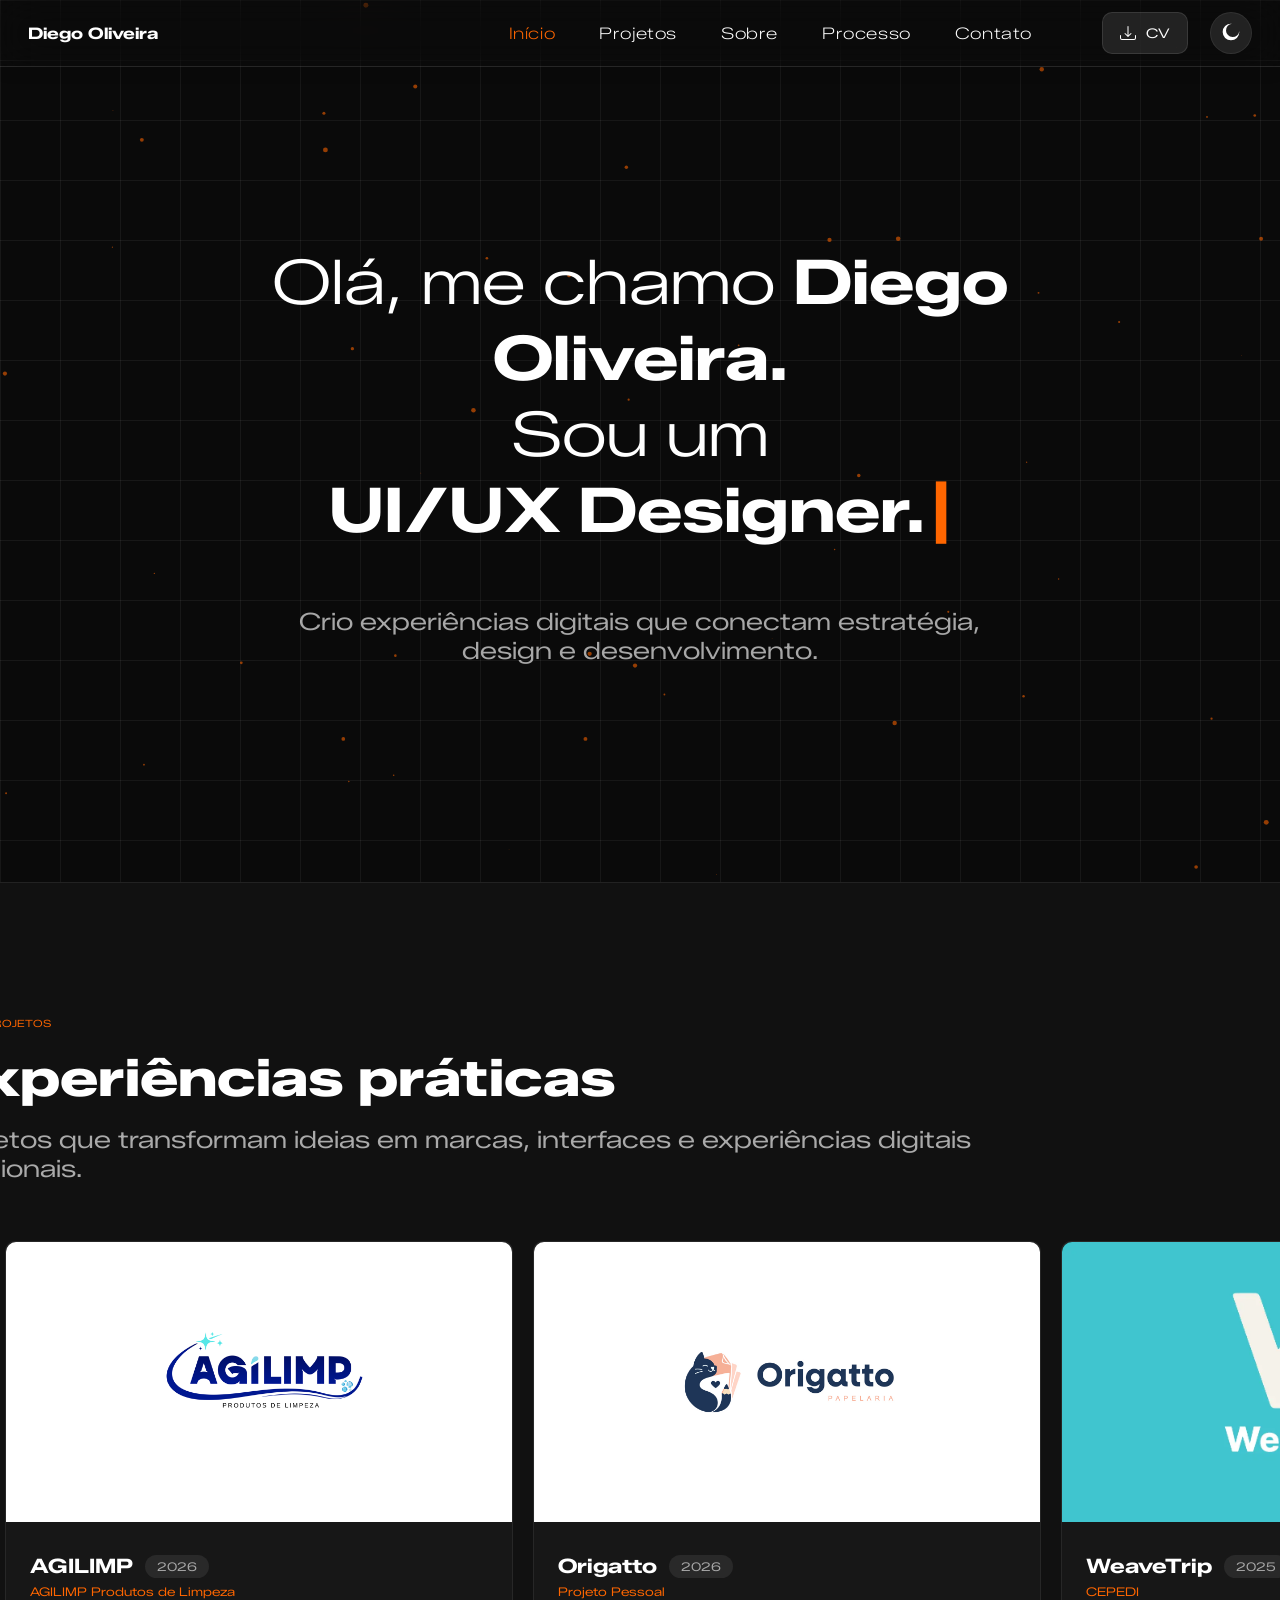
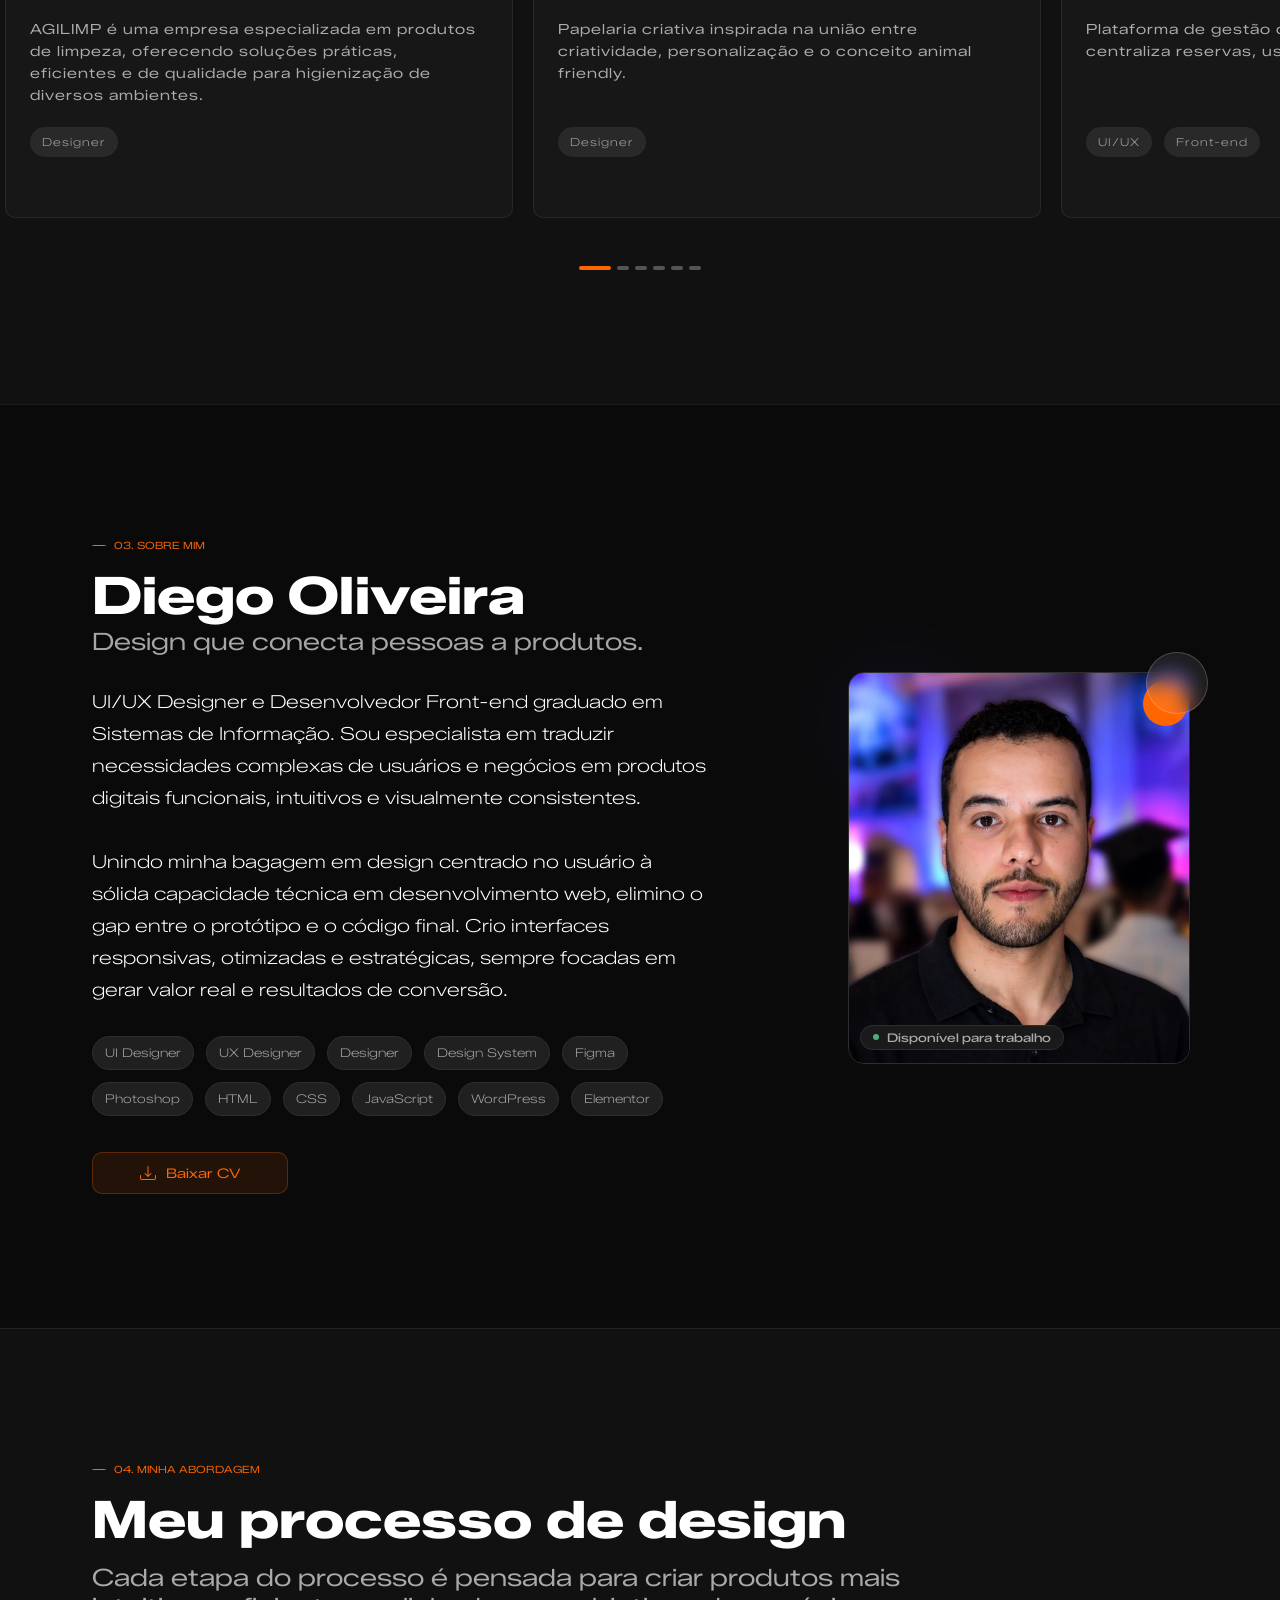
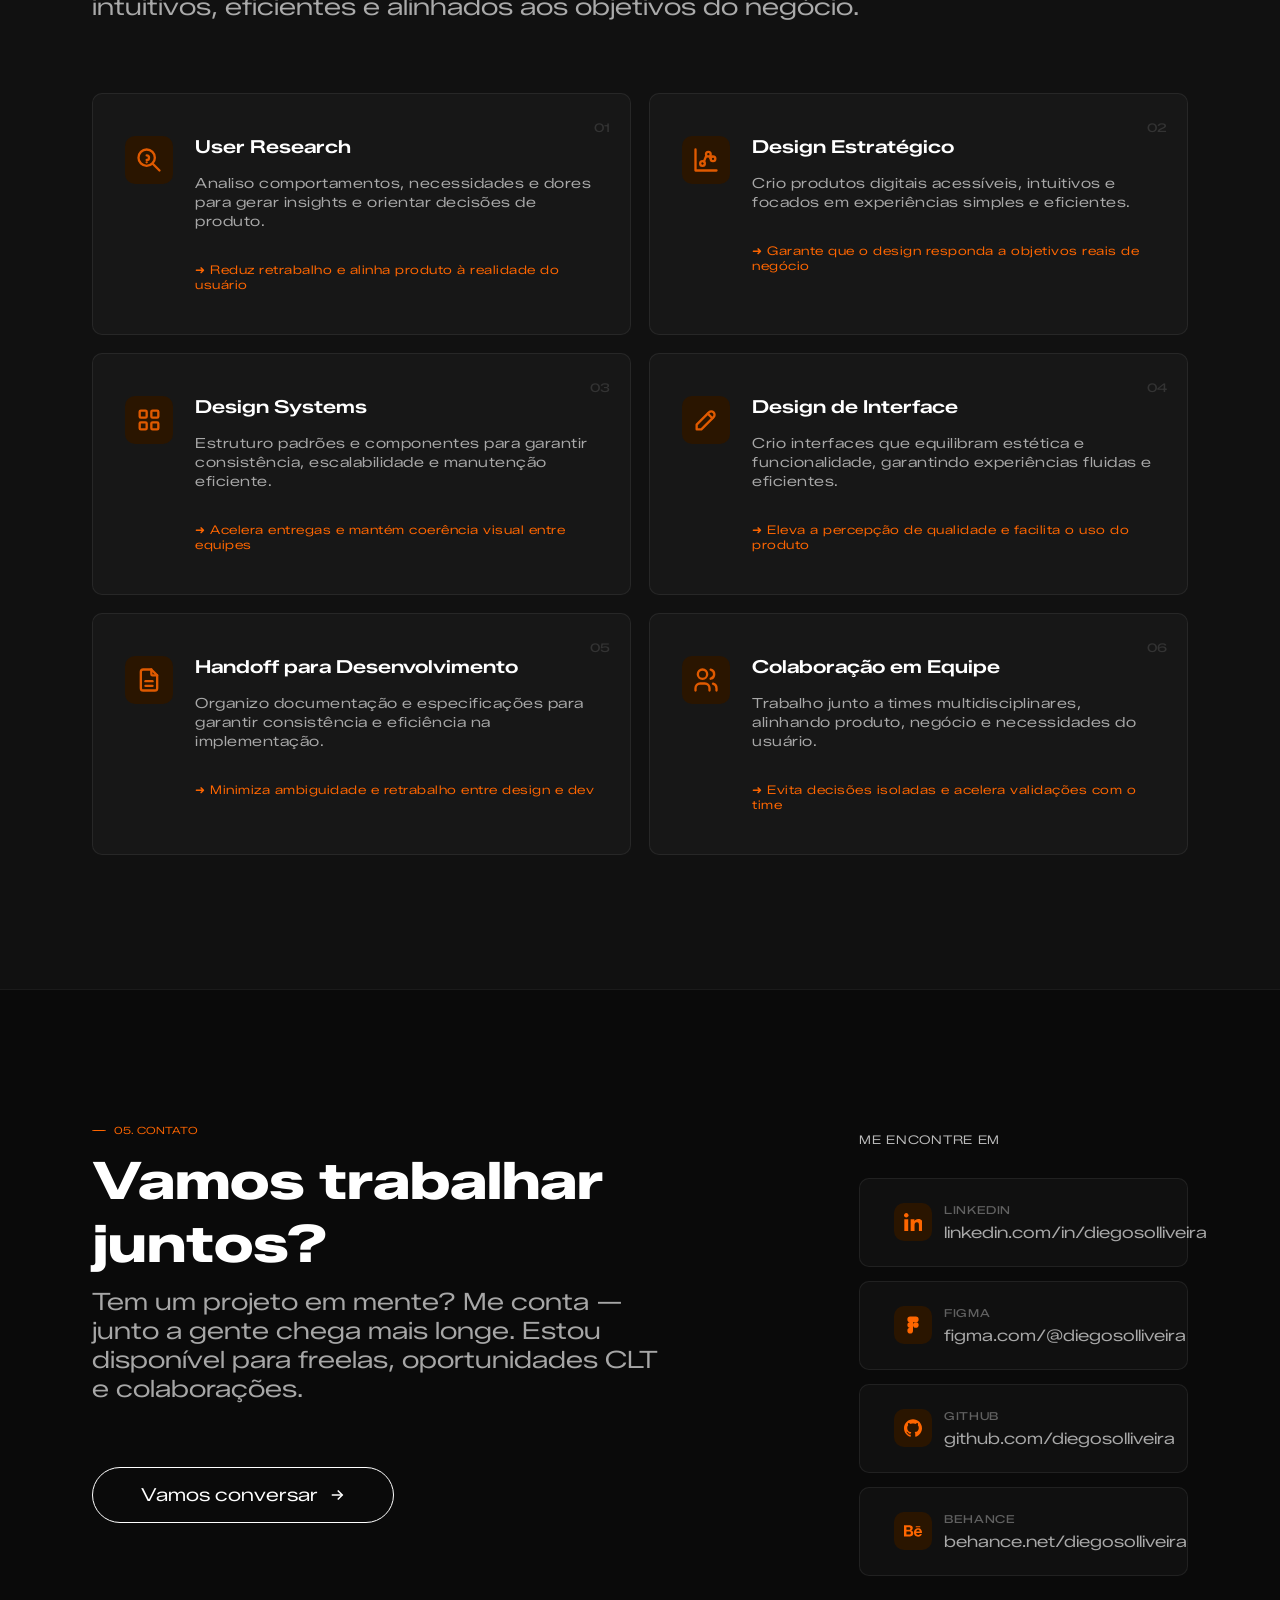
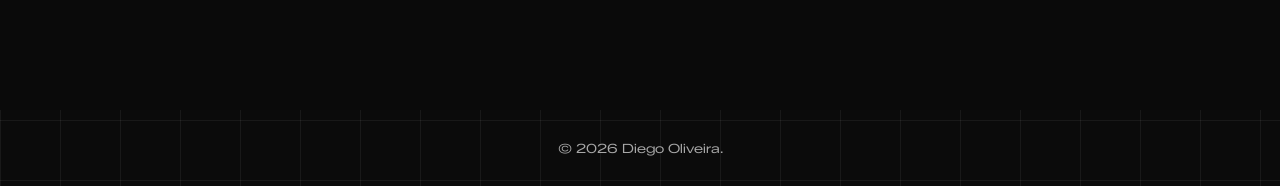
==== index.html @ 130edabf "feat: add AGILIMP project details and associated images; update index content and improve design des" ====
<!DOCTYPE html>
<html lang="pt-br">

<head>
    <meta charset="UTF-8">
    <meta name="viewport" content="width=device-width, initial-scale=1.0">
    <title>Diego Oliveira ⬩ Portfólio</title>
    <link rel="icon" type="image/png" href="icons/dsoicon.png">
    <link rel="stylesheet" href="https://cdnjs.cloudflare.com/ajax/libs/font-awesome/6.5.1/css/all.min.css">
    <link
        href="https://fonts.googleapis.com/css2?family=Zalando+Sans+Expanded:ital,wght@0,200..900;1,200..900&display=swap"
        rel="stylesheet">
    <link rel="stylesheet" href="styles.css">
</head>

<body>
    <canvas id="bg"></canvas>

    <header>
        <div class="div-header">
            <h1>Diego Oliveira</h1>

            <div class="div-nav-buttons">
                <div class="div-nav">
                    <nav>
                        <a data-section="home" onclick="scrollToSection('home')" class="active">Início</a>
                        <a data-section="projects" onclick="scrollToSection('projects')">Projetos</a>
                        <a data-section="aboutme" onclick="scrollToSection('aboutme')">Sobre</a>
                        <a data-section="processo" onclick="scrollToSection('processo')">Processo</a>
                        <a data-section="contact" onclick="scrollToSection('contact')">Contato</a>

                    </nav>

                    <button id="downloadCV" class="button-cv">
                        <svg xmlns="http://www.w3.org/2000/svg" width="16" height="16" fill="currentColor"
                            class="bi bi-download" viewBox="0 0 16 16">
                            <path
                                d="M.5 9.9a.5.5 0 0 1 .5.5v2.6a1 1 0 0 0 1 1h12a1 1 0 0 0 1-1v-2.6a.5.5 0 0 1 1 0v2.6a2 2 0 0 1-2 2H2a2 2 0 0 1-2-2v-2.6a.5.5 0 0 1 .5-.5" />
                            <path
                                d="M7.646 11.854a.5.5 0 0 0 .708 0l3-3a.5.5 0 0 0-.708-.708L8.5 10.293V1.5a.5.5 0 0 0-1 0v8.793L5.354 8.146a.5.5 0 1 0-.708.708l3 3z" />
                        </svg> CV
                    </button>

                </div>

                <button id="themeToggle">
                    <span id="iconWrapper"></span>
                </button>

                <button class="menu-toggle" id="menuToggle">
                    ☰
                </button>
            </div>

        </div>
    </header>

    <section id="home" class="home">
        <div class="card-home">
            <h1>
                Olá, me chamo <span class="highlight">Diego Oliveira.</span>
                <br>Sou um <span id="typing" class="highlight2"></span>
            </h1>
            <span class="highlight3">
                Crio experiências digitais que conectam estratégia, design e desenvolvimento.
            </span>
        </div>
    </section>

    <section id="projects" class="section">
        <div class="card-principal projects">
            <div class="subtitle-info">
                <span class="subtitle-line"></span>
                <span class="subtitle">02. Projetos</span>
            </div>
            <h2 class="text-title">Experiências práticas</h2>
            <span class="highlight3">Projetos que transformam ideias em marcas, interfaces e experiências digitais funcionais.</span>

            <div class="carousel-wrapper">
                <svg xmlns="http://www.w3.org/2000/svg" width="16" height="16" fill="currentColor"
                    class="bi bi-chevron-left" viewBox="0 0 16 16">
                    <path fill-rule="evenodd"
                        d="M11.354 1.646a.5.5 0 0 1 0 .708L5.707 8l5.647 5.646a.5.5 0 0 1-.708.708l-6-6a.5.5 0 0 1 0-.708l6-6a.5.5 0 0 1 .708 0" />
                </svg>

                <div class="carousel">
                    <div id="cardContainer" class="card-container"></div>
                </div>

                <svg xmlns="http://www.w3.org/2000/svg" width="16" height="16" fill="currentColor"
                    class="bi bi-chevron-right" viewBox="0 0 16 16">
                    <path fill-rule="evenodd"
                        d="M4.646 1.646a.5.5 0 0 1 .708 0l6 6a.5.5 0 0 1 0 .708l-6 6a.5.5 0 0 1-.708-.708L10.293 8 4.646 2.354a.5.5 0 0 1 0-.708" />
                </svg>
            </div>

            <div class="carousel-dots" id="dots"></div>
        </div>
    </section>

    <section id="aboutme" class="section aboutme">
        <div class="card-principal aboutme">
            <div class="infos-aboutme">
                <div class="subtitle-info">
                    <span class="subtitle-line"></span>
                    <span class="subtitle">03. Sobre mim</span>
                </div>

                <div class="div-aboutme">
                    <div>
                        <h2 class="text-title">Diego Oliveira</h2>
                        <span class="highlight3">Design que conecta pessoas a produtos.</span>
                    </div>

                    <div class="image-square mobile">
                        <div class="glow"></div>

                        <div class="shape square"></div>
                        <div class="dotdot"></div>
                        <div class="glass"></div>

                        <div>
                            <img src="/img/me.webp" alt="">

                            <div class="glass2">
                                <span class="ball"></span>
                                <span>Disponível para trabalho</span>
                            </div>

                        </div>

                    </div>
                </div>

                <p>
                    UI/UX Designer e Desenvolvedor Front-end graduado em Sistemas de Informação. Sou especialista em
                    traduzir necessidades complexas de usuários e negócios em produtos digitais funcionais, intuitivos e
                    visualmente consistentes.

                    <br> <br>

                    Unindo minha bagagem em design centrado no usuário à sólida capacidade técnica em desenvolvimento
                    web, elimino o gap entre o protótipo e o código final. Crio interfaces responsivas, otimizadas e
                    estratégicas, sempre focadas em gerar valor real e resultados de conversão.
                </p>

                <div class="div-infos">
                    <p>UI Designer</p>
                    <p>UX Designer</p>
                    <p>Designer</p>
                    <p>Design System</p>
                    <p>Figma</p>
                    <p>Photoshop</p>
                    <p>HTML</p>
                    <p>CSS</p>
                    <p>JavaScript</p>
                    <p>WordPress</p>
                    <p>Elementor</p>
                </div>

                <div class="div-stacks">

                    <button id="downloadCV" class="button-cv mobile">
                        <svg xmlns="http://www.w3.org/2000/svg" width="16" height="16" fill="currentColor"
                            class="bi bi-download" viewBox="0 0 16 16">
                            <path
                                d="M.5 9.9a.5.5 0 0 1 .5.5v2.6a1 1 0 0 0 1 1h12a1 1 0 0 0 1-1v-2.6a.5.5 0 0 1 1 0v2.6a2 2 0 0 1-2 2H2a2 2 0 0 1-2-2v-2.6a.5.5 0 0 1 .5-.5" />
                            <path
                                d="M7.646 11.854a.5.5 0 0 0 .708 0l3-3a.5.5 0 0 0-.708-.708L8.5 10.293V1.5a.5.5 0 0 0-1 0v8.793L5.354 8.146a.5.5 0 1 0-.708.708l3 3z" />
                        </svg> Baixar CV
                    </button>
                </div>
            </div>

            <div class="image-square desktop">
                <div class="glow"></div>

                <div class="shape square"></div>
                <div class="dotdot"></div>
                <div class="glass2">
                    <span class="ball"></span>
                    <span>Disponível para trabalho</span>
                </div>
                <div class="glass"></div>

                <img src="/img/me.webp" alt="">
            </div>
        </div>
    </section>

    <section id="processo" class="section">
        <div class="card-principal wcid">
            <div class="infos-aboutme">
                <div class="subtitle-info">
                    <span class="subtitle-line"></span>
                    <span class="subtitle">04. Minha Abordagem</span>
                </div>
                <h2 class="text-title">Meu processo de design</h2>
                <span class="highlight3">Cada etapa do processo é pensada para criar produtos mais intuitivos,
                    eficientes e alinhados aos objetivos do negócio.</span>
                <div class="container-what-icando">

                    <div class="what-icando">
                        <div class="box-icon">
                            <img src="/icons/search.svg" alt="">
                        </div>

                        <div>
                            <p>01</p>
                            <h1>
                                User Research
                            </h1>
                            <span>Analiso comportamentos, necessidades e dores para gerar insights e orientar decisões
                                de produto.</span>

                            <div class="whats-important">
                                <span>
                                    ➜ Reduz retrabalho e alinha produto à realidade do usuário
                                </span>
                            </div>
                        </div>
                    </div>

                    <div class="what-icando">
                        <div class="box-icon">
                            <img src="/icons/chartdots.svg" alt="">
                        </div>
                        <div>
                            <p>02</p>
                            <h1>Design Estratégico</h1>
                            <span>Crio produtos digitais acessíveis, intuitivos e focados em experiências simples e
                                eficientes.</span>

                            <div class="whats-important">
                                <span>
                                    ➜ Garante que o design responda a objetivos reais de negócio
                                </span>
                            </div>
                        </div>

                    </div>

                    <div class="what-icando">
                        <div class="box-icon">
                            <img src="/icons/layoutgrid.svg" alt="">
                        </div>

                        <div>
                            <p>03</p>
                            <h1>
                                Design Systems
                            </h1>
                            <span>Estruturo padrões e componentes para garantir consistência, escalabilidade e
                                manutenção eficiente.</span>

                            <div class="whats-important">
                                <span>
                                    ➜ Acelera entregas e mantém coerência visual entre equipes
                                </span>
                            </div>

                        </div>
                    </div>

                    <div class="what-icando">
                        <div class="box-icon">
                            <img src="/icons/pencil.svg" alt="">
                        </div>
                        <div>
                            <p>04</p>
                            <h1>
                                Design de Interface
                            </h1>
                            <span>Crio interfaces que equilibram estética e funcionalidade, garantindo experiências
                                fluidas e eficientes.</span>

                            <div class="whats-important">
                                <span>
                                    ➜ Eleva a percepção de qualidade e facilita o uso do produto
                                </span>
                            </div>
                        </div>
                    </div>

                    <div class="what-icando">
                        <div class="box-icon">
                            <img src="/icons/description.svg" alt="">
                        </div>

                        <div>
                            <p>05</p>
                            <h1>
                                Handoff para Desenvolvimento
                            </h1>
                            <span>
                                Organizo documentação e especificações para garantir consistência e eficiência na
                                implementação.
                            </span>

                            <div class="whats-important">
                                <span>
                                    ➜ Minimiza ambiguidade e retrabalho entre design e dev
                                </span>
                            </div>
                        </div>
                    </div>

                    <div class="what-icando">
                        <div class="box-icon">
                            <img src="/icons/users.svg" alt="">
                        </div>
                        <div>
                            <p>06</p>
                            <h1>Colaboração em Equipe</h1>
                            <span>Trabalho junto a times multidisciplinares, alinhando produto, negócio e necessidades
                                do usuário.</span>

                            <div class="whats-important">
                                <span>
                                    ➜ Evita decisões isoladas e acelera validações com o time
                                </span>
                            </div>
                        </div>
                    </div>
                </div>
            </div>
        </div>
    </section>

    <section id="contact" class="section aboutme">
        <div class="card-principal contact">
            <div class="infos-contact">
                <div class="subtitle-info">
                    <span class="subtitle-line"></span>
                    <span class="subtitle">05. Contato</span>
                </div>
                <h2 class="text-title">Vamos trabalhar juntos?</h2>
                <span class="highlight3">Tem um projeto em mente? Me conta — junto a gente chega mais longe. Estou
                    disponível para freelas, oportunidades CLT e colaborações.

                </span>
                <button class="email"
                    onclick="window.open('https://mail.google.com/mail/?view=cm&fs=1&to=diegolvr14@gmail.com','_blank')">
                    Vamos conversar
                    <svg class="arrow" xmlns="http://www.w3.org/2000/svg" width="18" height="18" fill="none"
                        stroke="currentColor" stroke-width="2" viewBox="0 0 24 24">
                        <path d="M5 12h14"></path>
                        <path d="M13 6l6 6-6 6"></path>
                    </svg>
                </button>
            </div>
            <div class="sociais">
                <div class="diego-product-designer">
                    <p class="myname">ME ENCONTRE EM</p>
                </div>
                <div class="div-sociais">
                    <a href="https://www.linkedin.com/in/diegosolliveira" target="_blank" class="stackss">
                        <div class="box-icon">
                            <img src="/icons/linkedin.svg" alt="LinkedIn">
                        </div>
                        <div class="sociais-names">
                            <p>LinkedIn</p>
                            <span>linkedin.com/in/diegosolliveira</span>
                        </div>
                    </a>
                    <a href="https://www.figma.com/@diegosolliveira" target="_blank" class="stackss">
                        <div class="box-icon">
                            <img src="/icons/figmacolor.svg" alt="Figma">
                        </div>
                        <div class="sociais-names">
                            <p>Figma</p>
                            <span>figma.com/@diegosolliveira</span>
                        </div>
                    </a>
                    <a href="https://github.com/diegosolliveira" target="_blank" class="stackss">
                        <div class="box-icon">
                            <img src="/icons/git.svg" alt="GitHub">
                        </div>
                        <div class="sociais-names">
                            <p>GitHub</p>
                            <span>github.com/diegosolliveira</span>
                        </div>
                    </a>
                    <a href="https://www.behance.net/diegosolliveira" target="_blank" class="stackss">
                        <div class="box-icon">
                            <img src="/icons/behance.svg" alt="Behance">
                        </div>
                        <div class="sociais-names">
                            <p>Behance</p>
                            <span>behance.net/diegosolliveira</span>
                        </div>
                    </a>
                </div>
            </div>
        </div>

        </div>
    </section>

    <footer>
        <p>&copy; 2026 Diego Oliveira.</p>
    </footer>
    <script src="https://cdn.jsdelivr.net/npm/p5@1.9.0/lib/p5.min.js"></script>
    <script src="script.js"></script>
    <script src="projects.js"></script>
</body>

</html>
---- styles.css ----
body {
    margin: 0;
    font-family: 'Zalando Sans Expanded', sans-serif;
    color: #ffffff;
    background-color: #0b0b0b;
    background-image:
        linear-gradient(rgba(255, 255, 255, 0.06) 1px, transparent 1px),
        linear-gradient(90deg, rgba(255, 255, 255, 0.06) 1px, transparent 1px);
    background-size: 60px 60px;
}

body.light {
    color: #303030;
    background: #f5f2ef;
    background-image:
        linear-gradient(rgba(0, 0, 0, 0.055) 1px, transparent 1px),
        linear-gradient(90deg, rgba(0, 0, 0, 0.055) 1px, transparent 1px);
    background-size: 60px 60px;
}

canvas {
    position: fixed;
    top: 0;
    left: 0;
    width: 100%;
    height: 100%;
    z-index: -1;
    pointer-events: none;
}

.button-cv {
    display: flex;
    align-items: center;
    justify-content: center;
    background: rgba(255, 255, 255, 0.1);
    width: 86px;
    height: 42px;
    border-radius: 10px;
    border: 0.5px solid rgba(255, 255, 255, 0.1);
    color: #ffffff;
    font-family: 'Zalando Sans Expanded', sans-serif;
    gap: 10px;
    cursor: pointer;
}

body.light .button-cv {
    border: 0.5px solid rgba(0, 0, 0, 0.12);
    color: #303030;
}

.button-cv:hover {
    border: 0.5px solid #ff660044;
    background-color: #ff66001a;
    color: #ff6600;
}

body.light .button-cv:hover {
    border: 0.5px solid #ff660044;
    background-color: #ff66001a;
    color: #ff6600;
}

.div-nav {
    display: flex;
    align-items: center;
    gap: 48px;
}

.div-nav-buttons {
    display: flex;
    align-items: center;
    gap: 22px;
}

#themeToggle {
    display: flex;
    align-items: center;
    justify-content: center;

    width: 42px;
    height: 42px;

    background: rgba(255, 255, 255, 0.1);
    border-radius: 50%;

    border: 0.5px solid rgba(255, 255, 255, 0.07);
    color: #ffffff;

    cursor: pointer;
}

body.light #themeToggle {
    border: 0.5px solid rgba(0, 0, 0, 0.12);
    color: #303030;
}

#themeToggle:hover {
    border: 0.5px solid #ff660044;
    background-color: #ff66001a;
    color: #ff6600;
}

body.light #themeToggle:hover {
    border: 0.5px solid #ff660044;
    background-color: #ff66001a;
    color: #ff6600;
}

body.light .card {
    p {
        color: #616161;
    }
}

body.light .card-container .card {
    background-color: #ffffff;
    border: 0.5px solid rgba(151, 151, 151, 0.2);
}

.home {
    display: flex;
    align-items: center;
    justify-content: center;
    background-color: #0000000c;
    height: 98vh;
}

body.light .home {
    background-color: #ffffff0c;
}

.home .card-home {
    display: flex;
    flex-direction: column;
    gap: 8px;
    width: 70%;
    text-align: center;
    align-items: center;

    h1 {
        font-size: 62px;
        font-weight: 300;
        color: #ffffff;
    }
}

body.light .home .card-home {
    h1 {
        color: #303030;
    }
}

.subtitle-info {
    display: flex;
    align-items: center;
}

.sociais .diego-product-designer {
    display: flex;
    flex-direction: column;
}

.card-principal.contact .myname {
    color: #bbb;
    font-size: 12px;
    letter-spacing: 0.7px;
    font-weight: 400;
    margin-top: 0px;
    margin-bottom: 0px;
}

body.light .card-principal.contact .myname {
    color: #303030;
}

.card-principal.contact .mytitle {
    font-size: 14px;
    color: #ff6600;
    font-weight: 400;
    margin-top: 0px;
    margin-bottom: 0px;
}

.subtitle-line {
    width: 14px;
    height: 0.5px;
    background-color: #ff6600;
    border-radius: 50%;
    display: inline-block;
    margin-right: 8px;
}

.subtitle {
    font-size: 10px;
    color: #ff6600;
    text-transform: uppercase;
}

.highlight {
    font-weight: 700;
    color: rgb(255, 255, 255);
}

body.light .highlight {
    color: #303030;
}

.highlight2 {
    font-weight: 700;
    color: rgb(255, 255, 255);
    display: inline-block;
    text-align: left;
}

body.light .highlight2 {
    color: #303030;
}

.highlight3 {
    font-size: 24px;
    color: #ffffffa4;
    margin-bottom: 24px;
    width: 80%;
}

.highlight4 {
    color: #ff6600;
    font-weight: 600;
}

body.light .highlight3 {
    color: #616161;
}

#typing::after {
    content: "|";
    margin-left: 5px;
    animation: blink 1s infinite;
    color: #ff6600;
}

@keyframes blink {

    0%,
    50%,
    100% {
        opacity: 1;
    }

    25%,
    75% {
        opacity: 0;
    }
}

header {
    position: fixed;
    top: 0;
    left: 0;
    right: 0;
    padding: 12px 28px;
    border-radius: 0;
    z-index: 999;
    background: transparent;
    backdrop-filter: blur(22px);
    border-bottom: 0.5px solid rgba(255, 255, 255, 0.12);
    box-shadow: 0 4px 14px rgba(0, 0, 0, 0.1);
}

.div-header {
    display: flex;
    margin: 0 auto;
    /* max-width: 1200px; */
    justify-content: space-between;
    align-items: center;
}

header h1 {
    margin: 0;
    font-size: 16px;
    color: #ffffff;
}

body.light header {
    border: 0.5px solid rgba(0, 0, 0, 0.12);
}

body.light header h1 {
    color: #303030;
}

body.light nav a {
    color: #303030;
    font-weight: 100;
}

body.light nav a:hover {
    color: #ff6600;
}

body.light nav a.active {
    color: #ff6600;
}

nav {
    display: flex;
    align-items: center;
}

nav a {
    color: #ffffff;
    margin: 0 22px;
    text-decoration: none;
    cursor: pointer;
    font-weight: 100;
    letter-spacing: 0.6px;
}

nav a:hover {
    color: #ff6600;
}

nav a.active {
    color: #ff6600;
}

.section {
    display: flex;
    justify-content: center;
    margin: auto;
    border-top: 0.5px solid #ffffff12;
    background: rgba(17, 17, 17);
    padding: 42px 0;
}

.section.aboutme {
    width: 100%;
    background-color: rgb(10 10 10);
}

.card-principal.contact {
    display: flex;
    flex-direction: row;
    gap: 48px;
    justify-content: space-between;
    width: 100%;
}

.infos-contact {
    display: flex;
    gap: 12px;
    flex-direction: column;
}

.email {
    font-family: 'Zalando Sans Expanded', sans-serif;
    position: relative;
    display: inline-flex;
    margin-top: 28px;
    align-items: center;
    gap: 10px;
    justify-content: center;

    width: 302px;

    background: transparent;
    border: 1px solid #fff;
    color: #fff;

    border-radius: 50px;
    padding: 16px 24px;
    font-size: 18px;
    cursor: pointer;

    overflow: hidden;
    transition: color 0.2s ease, border-color 0.1s ease;
}

body.light .email {
    border: 1px solid #616161;
    color: #616161;
}

.email:hover {
    color: #000000;
    background-color: #ff6600;
    border-color: #ff6600;
}

body.light .email:hover {
    color: #ffffff;
    background-color: #ff6600;
    border-color: #ff6600;
}

.arrow {
    transition: transform 0.3s ease;
}

.email:hover .arrow {
    transform: translateX(5px);
}

::-webkit-scrollbar {
    width: 6px;
}

::-webkit-scrollbar-thumb {
    background: #666;
    border-radius: 999px;
}

::-webkit-scrollbar-track {
    background: transparent;
}

.project-header {
    display: flex;
    flex-direction: row;
    align-items: center;
    gap: 12px;
}

.project-modal {
    position: fixed;
    inset: 0;
    background: rgba(0, 0, 0, .80);
    backdrop-filter: blur(15px);
    -webkit-backdrop-filter: blur(10px);

    display: flex;
    justify-content: center;
    align-items: center;

    z-index: 9999;
    padding: 30px;
}

.modal-container-solucao {
    display: grid;
    grid-template-columns: 1fr 1fr;
    gap: 12px;
    width: 100%;
    margin-bottom: 28px;
}

.modal-content {
    padding: 0px 36px 36px 36px;
    display: flex;
    flex-direction: column;
    gap: 22px;
}

.modal-line {
    display: flex;
    width: 100%;
    height: 0.5px;
    background-color: #ffffff15;
    border-radius: 2px;
}

body.light .modal-line {
    background-color: #00000015;
}

.modal-date {
    padding: 4px 12px;
    border-radius: 22px;
    width: fit-content;
    background-color: rgb(87 87 87 / 29%);
    font-size: 12px;
    color: #a8a8a8;
}

body.light .modal-date {
    color: #616161;
    background-color: rgba(145, 145, 145, 0.11);
    border: 0.5px solid rgba(151, 151, 151, 0.2);
}

.modal-site {
    display: inline-flex;
    align-items: center;
    gap: 6px;
    padding: 4px 12px;
    border-radius: 22px;
    width: fit-content;
    background-color: rgb(87 87 87 / 29%);
    border: 0.5px solid transparent;
    font-size: 12px;
    color: #a8a8a8;
    cursor: pointer;
    text-decoration: none;
    transition: border-color 0.2s, color 0.2s;
}

body.light .modal-site {
    color: #616161;
    background-color: rgba(145, 145, 145, 0.11);
    border: 0.5px solid rgba(151, 151, 151, 0.2);
    transition: border-color 0.2s, color 0.2s;
}

.modal-site:hover {
    border-color: rgba(255, 102, 0, 0.5);
    color: #ff6600;
}

body.light .modal-site:hover {
    border-color: rgba(255, 102, 0, 0.5);
    color: #ff6600;
}

.modal-line {
    width: 100%;
    height: 1px;
    background-color: #ffffff15;
    border-radius: 2px;
}

.modal-client {
    letter-spacing: 0.8px;
}

.modal-header {
    display: flex;
    flex-direction: row;
    align-items: center;
    gap: 12px;
}

.modal-desafio {
    display: flex;
    flex-direction: column;
    background-color: rgba(82, 82, 82, 0.1);
    border: 0.5px solid #3a2a2a;
    border-radius: 10px;
    padding: 22px;
}

body.light .modal-desafio {
    background-color: rgba(255, 255, 255, 0.4);
    border: 0.5px solid rgba(151, 151, 151, 0.2);
}

.modal-proposta {
    display: flex;
    flex-direction: column;
    background-color: rgba(82, 82, 82, 0.1);
    border: 0.5px solid #1e3030;
    border-radius: 10px;
    padding: 22px;
}

body.light .modal-proposta {
    background-color: rgba(255, 255, 255, 0.4);
    border: 0.5px solid rgba(151, 151, 151, 0.2);
}

.modal-desafio-title {
    color: #c0504f;
    font-size: 12px;
    font-weight: 500;
    text-transform: uppercase;
    letter-spacing: 1.2px;
}

.modal-proposta-title {
    color: #2bb8a8;
    font-size: 12px;
    font-weight: 500;
    text-transform: uppercase;
    letter-spacing: 1.2px;
}

.modal-info-title {
    display: flex;
    flex-direction: row;
    align-items: center;
    gap: 8px;
}

.modal-icon-triangle {
    display: flex;
    align-items: center;
    justify-content: center;
    width: 18px;
    height: 18px;
    padding: 6px;
    border-radius: 6px;
    background-color: #2e1a1a;

    img {
        width: 18px;
        height: 18px;
    }
}

body.light .modal-icon-triangle {
    background-color: #e16b6b3f;
}

.modal-icon-bulb {
    display: flex;
    align-items: center;
    justify-content: center;
    width: 18px;
    height: 18px;
    padding: 6px;
    border-radius: 4px;
    background-color: #122820;

    img {
        width: 18px;
        height: 18px;
    }
}

body.light .modal-icon-bulb {
    background-color: #b2f9c58a;
}

.hidden {
    display: none;
}

.modal-infos {
    position: relative;
    cursor: pointer;
}

.modal-infos::after {
    content: attr(data-tooltip);
    position: absolute;
    bottom: 120%;
    left: 50%;
    transform: translateX(-50%);

    background: #111;
    color: #fff;

    padding: 6px 10px;
    border-radius: 8px;

    font-size: 12px;
    white-space: nowrap;

    opacity: 0;
    pointer-events: none;
    transition: 0.2s ease;

    box-shadow: 0 4px 12px rgba(0, 0, 0, 0.2);
}

.modal-infos:hover::after {
    opacity: 1;
}

.modal-box {
    width: 100%;
    max-width: 1000px;
    background: rgba(17, 17, 17);
    border-radius: 10px;
    position: relative;
    max-height: 88vh;
    overflow: auto;
}

body.light .modal-box {
    background: #f5f2ef;
}

.modal-dots {
    position: absolute;
    bottom: 12px;
    left: 50%;
    transform: translateX(-50%);
    display: flex;
    gap: 6px;

}

.ver-mais {
    display: flex;
    align-items: center;
    gap: 8px;

    color: #ff6600;
    text-decoration: none;
    font-weight: 500;

    opacity: 0;
    transform: translateY(10px);

    transition: all 0.3s ease;
    justify-content: flex-end;
}

.ver-mais:has(i.fa-code) {
    color: #ff6600;
    opacity: 0;
    cursor: default;
    pointer-events: none;
}

.card:hover .ver-mais:has(i.fa-code) {
    opacity: 1;
    transform: translateY(0);
}

.card:hover .ver-mais {
    opacity: 1;
    transform: translateY(0);
}

.ver-mais span {
    font-size: 12px;
}

.modal-dot {
    width: 12px;
    height: 4px;

    border-radius: 999px;

    background: rgba(73, 69, 69, 0.4);

    transition: .3s ease;
    cursor: pointer;

    box-shadow: 0 4px 12px rgba(0, 0, 0, 0.45);

}

.modal-dot.active {
    width: 32px;
    background: #ff6600;
    box-shadow: 0 4px 12px rgba(0, 0, 0, 0.25);

}

.modal-description,
.modal-process-description,
.modal-solution-description {
    color: #ffffffa4;
    font-size: 16px;
    line-height: 1.6rem;
}

body.light .modal-description,
body.light .modal-process-description,
body.light .modal-solution-description {
    color: #616161;
}

.close-modal {
    display: flex;
    align-items: center;
    justify-content: center;
    position: absolute;
    top: 9px;
    right: 11px;
    height: 42px;
    width: 42px;
    border: none;
    background: none;
    font-size: 24px;
    cursor: pointer;
    padding: 8px;
    color: white;
    background: rgba(0, 0, 0, .3);
    border-radius: 50%;
    z-index: 1;
}

.modal-carousel {
    position: relative;
    display: flex;
    justify-content: center;
    align-items: center;
    margin-bottom: 25px;
}

.modal-tags-infos {
    display: flex;
    flex-direction: row;
    align-items: center;
    gap: 6px;
}

.modal-tags {
    display: flex;
    flex-direction: row;
    gap: 12px;
}

.modal-tag {
    display: flex;
    flex-direction: row;
    align-items: center;
    justify-content: center;
    background-color: rgb(87 87 87 / 29%);
    font-size: 12px;
    font-weight: 200;
    color: #a8a8a8;
    width: fit-content;
    padding: 6px 12px;
    border-radius: 22px;

    img {
        width: 14px;
        height: 14px;
        margin-right: 6px;
    }
}

body.light .modal-tag {
    color: #616161;
    background-color: rgba(145, 145, 145, 0.11);
    border: 0.5px solid rgba(151, 151, 151, 0.2);
}

.modal-title {
    font-size: 28px;
    margin-bottom: 0px;
    margin-top: 0px;
}

.modal-infos {
    display: flex;
    flex-direction: row;
    gap: 6px;
    border-radius: 22px;
    width: fit-content;

    img {
        width: 18px;
        height: 18px;
    }

    p,
    span {
        font-size: 14px;
        color: #ff6600;
        font-weight: 400;
        margin-top: 0px;
        margin-bottom: 0px;
        font-family: 'Zalando Sans Expanded', sans-serif;
    }
}

.modal-image {
    width: 100%;
    max-height: 549px;
    object-fit: cover;
}

.img-prev,
.img-next {
    position: absolute;
    width: 46px;
    height: 46px;
    border: none;
    border-radius: 50%;
    cursor: pointer;
    background: rgba(0, 0, 0, 0.3);
    color: white;
    font-size: 18px;
    font-weight: 100;
}

.img-prev {
    left: 20px;
}

.img-next {
    right: 20px;
}

.project-infos {
    display: flex;
    flex-direction: row;
    gap: 12px;
    align-items: start;
    margin-bottom: 12px;
}

.project-infos {
    font-size: 12px;
    font-family: 'Zalando Sans Expanded', sans-serif;
}

.project-date {
    padding: 4px 12px;
    border-radius: 22px;
    width: fit-content;
    background-color: rgb(87 87 87 / 29%);
    font-size: 12px;
    color: #a8a8a8;
}

.modal-context-title {
    font-weight: 500;
    display: flex;
    align-items: center;
    gap: 10px;
}

.modal-footer {
    display: flex;
    justify-content: space-between;
    align-items: center;
    margin-top: 12px;

    .email {
        padding: 12px 22px;
        font-size: 14px;
        margin-top: 0;
        width: fit-content;
    }
}

.modal-context-title::before {
    content: '';
    display: inline-block;
    width: 3px;
    height: 14px;
    background: #e05a00;
    border-radius: 2px;
    flex-shrink: 0;
}

body.light .project-date {
    color: #616161;
    background-color: rgba(145, 145, 145, 0.11);
    border: 0.5px solid rgba(151, 151, 151, 0.2);
}

.modal-desafio-description,
.modal-proposta-description {
    color: #ffffffa4;
    font-size: 14px;
    line-height: 1.6rem;
}

body.light .modal-desafio-description,
body.light .modal-proposta-description {
    color: #616161;
}

.project-details {
    display: flex;
    flex-direction: row;
    align-items: center;
    gap: 6px;
}

.project-details .project-separator {
    color: #ff6600;
    font-size: 12px;
}

.card-principal.aboutme p,
.card-principal.wcid p,
.card-principal.contact p {
    font-size: 18px;
    color: #ffffff;
    font-weight: 100;
    line-height: 32px;
}

.div-stacks {
    display: flex;
    flex-direction: row;
    gap: 12px;

    .button-cv {
        width: 196px;
        color: #ff6600;
        border: 0.5px solid #ff660044;
        background-color: #ff66001a;
        margin-top: 24px;

        transition: transform 0.3s ease;
    }

    .button-cv:hover {
        transform: translateY(-3px) scale(1.02);
    }
}

body.light .div-stacks .button-cv {
    border: 0.5px solid #ff660044;
    background-color: #ff66001a;
    color: #ff6600;
}

.stacks {
    display: flex;
    flex-direction: row;
    align-items: center;
    justify-content: center;
    gap: 8px;
    font-size: 14px;
    color: rgb(255 255 255);
    font-weight: 400;
    background-color: rgb(87 87 87 / 29%);
    padding: 10px 14px;
    border: 0.5px solid #ffffff12;
    border-radius: 10px;
    width: fit-content;

    img {
        width: 18px;
        height: 18px;
    }
}

body.light .stacks {
    color: #616161;
    background-color: rgb(255, 255, 255);
    border: 0.5px solid rgba(151, 151, 151, 0.4);
}

.card-principal.wcid .infos-aboutme p {
    color: #ffffffa4;
}

body.light .card-principal.wcid .infos-aboutme p {
    color: #616161;
}

.card-principal.contact .sociais {
    display: flex;
    flex-direction: column;
    gap: 22px;
    width: 30%;
}

.card-principal.contact .sociais .div-sociais {
    display: flex;
    flex-direction: column;
    gap: 14px;
    width: 100%;

    .stackss {
        background-color: rgba(82, 82, 82, 0.1);
        border: 0.5px solid #ffffff12;
        border-radius: 10px;
        display: flex;
        text-align: start;
        align-items: start;
        justify-content: start;
        gap: 12px;
        padding: 24px 34px;

        transition: transform 0.4s ease, box-shadow 0.4s ease;

        p {
            text-transform: uppercase;
            margin-top: 0;
            margin-bottom: 0;
            font-size: 11px;
            letter-spacing: 0.6px;
            font-weight: 500;
            line-height: normal;
        }

        span {
            line-height: normal;
            margin-top: 6px;
        }

        img {
            width: 18px;
            height: 18px;
        }
    }
}

.stackss:hover {
    transform: translateY(-4px);
}

body.light .card-principal.contact .sociais .div-sociais .stackss {
    background-color: rgb(255, 255, 255);
    border: 0.5px solid rgba(151, 151, 151, 0.3);

    p {
        color: #616161;
    }

    span {
        color: #616161;
    }
}

.sociais-names {
    display: flex;
    flex-direction: column;
}

.divider {
    width: 0.5px;
    height: 100%;
    background-color: #ffffff12;
}

.card-principal.contact .sociais .div-sociais .stacks:hover {
    cursor: pointer;
    transform: translateY(-4px);

    a {
        color: #ff6600;
    }
}

.card-principal.contact .sociais a {
    font-size: 16px;
    line-height: 36px;
    color: #ffffffa4;
    text-decoration: none;
}

body.light .card-principal.contact .sociais a {
    color: #616161;
}

body.light .card-principal.aboutme p,
.card-principal.wcid p,
.card-principal.contact p {
    color: #616161;
}

body.light .card-principal.aboutme p {
    color: #616161;
}

body.light .section.aboutme {
    background-color: #ede9e4;
}

body.light .section {
    background: #f5f2ef;
    border-top: 0.5px solid rgba(151, 151, 151, 0.2);
}

.card-principal.projects p {
    font-size: 22px;
    color: #ffffffa4;
    line-height: 36px;
    margin-top: 0px;
}

.card-principal.projects .card p {
    font-size: 14px;
    color: #ffffffa4;
    line-height: 22px;
}

.card-principal.projects .card .div-infos p {
    display: flex;
    flex-direction: row;
    align-items: center;
    background-color: rgb(87 87 87 / 29%);
    font-size: 11px;
    color: #a8a8a8;
    font-weight: 200;
    width: fit-content;
    padding: 4px 12px;
    border-radius: 22px;

    img {
        width: 14px;
        height: 14px;
        margin-right: 6px;
    }
}

.card-principal.projects .card .card-conteudo .div-infos {
    display: flex;
    justify-content: left;
    gap: 12px;
    width: fit-content;
    margin-top: auto;
}

body.light .card-principal.projects .card .div-infos p {
    color: #616161;
    background-color: rgba(145, 145, 145, 0.11);
    border: 0.5px solid rgba(151, 151, 151, 0.2);
}

body.light .card-principal.projects p {
    color: #616161;
}

.card-principal {
    display: flex;
    flex-direction: column;
    gap: 38px;
    max-width: 1400px;
    padding: 92px;
    border-radius: 8px;
    gap: 16px;
    opacity: 0;
    transform: translateY(40px);
    transition: all 0.6s ease;
}

.text-title {
    font-size: 52px;
    margin: 0;
    font-weight: 800;
}

.card-principal.show {
    opacity: 1;
    transform: translateY(0);
}

.card-principal.aboutme {
    display: grid;
    grid-template-columns: 1fr 0fr;
    align-items: center;
    flex-direction: column;
    gap: 136px;
}

.card-principal.aboutme .infos-aboutme {
    display: flex;
    flex-direction: column;
    gap: 12px;
}

.card-principal.wcid .infos-aboutme {
    display: flex;
    flex-direction: column;
    gap: 12px;
}

.container-what-icando {
    display: grid;
    grid-template-columns: repeat(2, 1fr);
    gap: 18px;
    margin-top: 36px;
}

body.light .what-icando {
    background-color: #ffffff;
    border: 0.5px solid rgba(151, 151, 151, 0.2);

    span {
        text-align: left;
        color: #616161;

    }
}

.what-icando {
    display: grid;
    grid-template-columns: 0fr 1fr;
    gap: 22px;
    align-items: start;
    background-color: rgba(82, 82, 82, 0.1);
    border: 0.5px solid #ffffff12;
    padding: 42px 32px;
    border-radius: 10px;

    img {
        width: 28px;
        height: 28px;
    }

    span {
        font-size: 14px;
        text-align: left;
        color: #a8a8a8;
        letter-spacing: 0.5px;

    }

    h1 {
        font-size: 18px;
        margin-top: 0;
        font-weight: 600;
    }
}

.card-principal .image-square {
    position: relative;
    width: 340px;
    height: 390px;
    border-radius: 10px;
}

.image-square img {
    width: 100%;
    height: 100%;
    object-fit: cover;
    border-radius: 16px;
    position: relative;
    z-index: 3;
}

.card-principal.aboutme .div-infos {
    display: flex;
    flex-direction: row;
    gap: 12px;
    width: fit-content;
    flex-wrap: wrap;
}

.card-principal.aboutme .div-infos p {
    display: flex;
    flex-direction: row;
    align-items: center;
    background-color: rgb(87 87 87 / 29%);
    font-size: 12px;
    color: #a8a8a8;
    width: fit-content;
    padding: 0px 12px;
    border-radius: 22px;
    border: 0.5px solid #2e2e2e;
    margin: 0px;
}

body.light .card-principal.aboutme .div-infos p {
    color: #616161;
    background-color: rgb(255, 255, 255);
    border: 0.5px solid rgba(151, 151, 151, 0.44);
}

.glow {
    position: absolute;
    width: 220px;
    height: 220px;
    background: radial-gradient(circle, #7c5cff, transparent 30%);
    top: -60px;
    left: -60px;
    filter: blur(50px);
    opacity: 0.4;
    z-index: 1;
}

.shape.square {
    position: absolute;
    width: 60px;
    height: 60px;
    background: rgba(255, 255, 255, 0.08);
    backdrop-filter: blur(10px);
    border: 1px solid rgba(255, 255, 255, 0.2);
    border-radius: 50%;
    top: -20px;
    right: -20px;
    z-index: 5;
    animation: float 6s ease-in-out infinite;
}

.glass2 {
    display: flex;
    flex-direction: row;
    align-items: center;
    justify-content: start;
    gap: 8px;

    position: absolute;
    padding: 4px 12px;
    bottom: 12px;
    left: 12px;
    border-radius: 14px;
    background: #1a1a1a;
    border: 0.5px solid #2e2e2e;
    z-index: 4;

    span {
        font-size: 12px;
        color: #aaa;
        font-weight: 500;
        font-family: 'Zalando Sans Expanded', sans-serif;
    }

    .ball {
        display: flex;
        font-size: 0px;
        height: 6px;
        width: 6px;
        border-radius: 50%;
        background-color: #4caf7d;
    }
}

.dotdot {
    position: absolute;
    width: 45px;
    height: 45px;
    background: #ff6600;
    border-radius: 50%;
    top: 2.5%;
    right: 0px;
    z-index: 4;
    animation: float 5.5s ease-in-out infinite;
}

.div-title-client {
    display: flex;
    flex-direction: column;
    align-items: start;
    gap: 6px;
}

.project-client {
    font-size: 12px;
    color: #ff6600;
    font-family: 'Zalando Sans Expanded', sans-serif;
}

@keyframes float {
    0% {
        transform: translateY(0px);
    }

    50% {
        transform: translateY(-12px);
    }

    100% {
        transform: translateY(0px);
    }
}

.card-principal .image-square img {
    width: 100%;
    height: 100%;
    object-fit: cover;
    display: block;
    border: 0.5px solid #2e2e2e;
}

.card {
    display: flex;
    flex-direction: column;
    max-width: 1400px;
    border-radius: 10px;
    gap: 8px;

    h2 {
        font-size: 24px;

    }

    h3 {
        font-size: 20px;
        margin-top: 0px;
        margin-bottom: 0px;
    }

    p {
        letter-spacing: 1px;
        line-height: 22px;
        color: #ffffffa4;
        width: 100%;
        margin-top: 0;
        margin-bottom: 12px;
    }
}


body.light .div-infos p {
    color: rgb(204, 65, 0);
}

.card-conteudo {
    padding: 24px;
    display: flex;
    flex-direction: column;
    gap: 8px;
    flex: 1;
}

.card-container {
    display: flex;
    gap: 20px;
    transition: transform 0.4s ease;
}

.card-container .card {
    flex: 0 0 calc((100% - 5px) / 2.5);
    cursor: pointer;
    background-color: rgba(82, 82, 82, 0.1);
    border: 0.5px solid #ffffff12;
    transition: transform 0.3s ease, box-shadow 0.3s ease;
    display: flex;
    flex-direction: column;
}

.card-container .card:hover {
    transform: translateY(-6px) scale(1.02);
}

.card-container .card img {
    width: 100%;
    height: 280px;
    object-fit: cover;
    border-radius: 10px 10px 0 0;
}

.carousel-wrapper {
    display: flex;
    /* background-color: rgba(10 10 10); */
    align-items: center;
    gap: 16px;
    padding: 4px 2px;
    border-radius: 10px;
}

.carousel-dots {
    display: flex;
    justify-content: center;
    gap: 6px;
    margin-top: 14px;
}

.carousel-dots span {
    width: 12px;
    height: 4px;
    background: #555;
    border-radius: 999px;
    cursor: pointer;
    transition: .3s ease;
}

body.light .carousel-dots span {
    background: #a8a8a8;
}

.carousel-dots span.active {
    width: 32px;
    background: #ff6600;
}

body.light .carousel-dots span.active {
    background: #ff6600;
}

.carousel {
    overflow: hidden;
    padding: 14px;
    width: 100%;
}

.bi-chevron-left,
.bi-chevron-right {
    cursor: pointer;
    font-size: 24px;
    user-select: none;
    opacity: 0.6;
    transition: 0.2s;

    border: solid 0.5px #ffffff4f;
    border-radius: 10px;
    padding: 8px;
}

.bi-chevron-left:hover,
.bi-chevron-right:hover {
    color: #ff6600;
    background-color: #2a1500;
    border: solid 0.2px #ff660070;
    opacity: 1;
}

body.light .bi-chevron-left:hover {
    border: solid 0.5px #ff660070;
    background-color: #ff66002d;
}

body.light .bi-chevron-right:hover {
    border: solid 0.5px #ff660070;
    background-color: #ff66002d;
}

.box-icon {
    display: flex;
    background-color: #2a1500;
    padding: 10px 10px;
    border-radius: 10px;
    align-content: center;
    align-items: center;
    justify-content: center;
    flex-wrap: wrap;
}

.what-icando .whats-important span {
    display: flex;
    flex-direction: row;
    margin-top: 32px;
    color: #ff6600;
    font-size: 12px;
}

body.light .what-icando .whats-important span {
    color: #ff6600;
}

body.light .box-icon {
    background-color: #fdd5ad;
}

.card-principal.wcid .infos-aboutme .what-icando {
    position: relative;
}

.card-principal.wcid .infos-aboutme .what-icando p {
    font-size: 12px;
    font-weight: 500;
    position: absolute;
    top: 18px;
    right: 20px;
    margin: 0;
    color: #333;
}

footer {
    position: relative;
    text-align: center;
    color: #a8a8a8;
    padding: 18px;
    font-size: 0.8rem;
    background: transparent;
}

footer::before {
    content: "";
    background: linear-gradient(90deg, transparent, #ff6600, transparent);
    width: 70%;
    height: 0.5px;
    position: absolute;
    top: 0;
    left: 50%;
    transform: translate(-50%);
}

body.light footer {
    background-color: #ffffff70;
    color: #616161;
}

.menu-toggle {
    display: none;
}

.div-aboutme {
    display: flex;
    flex-direction: column;
    gap: 26px;
    width: 100%;
}

.image-square.mobile {
    display: none;
}

/* Celulares */
@media (max-width: 1024px) {
    .card-principal.aboutme {
        display: flex;
        align-items: center;
        flex-direction: column;
        gap: 136px;
    }

    .button-cv.mobile {
        display: flex;
        width: 100%;
    }

    .what-icando {
        h1 {
            font-size: 16px;
        }

        span {
            font-size: 12px;
        }
    }

    .what-icando .whats-important span {
        margin-top: 22px;
        font-size: 11px;
    }

    .modal-container-solucao {
        display: grid;
        grid-template-columns: 1fr;
    }

    .card-principal.contact {
        display: flex;
        flex-direction: column;
        gap: 38px;
        justify-content: space-between;
        width: 100%;
    }

    .card-principal.contact .sociais {
        width: 100%;
    }

    .section.aboutme {
        width: auto;
    }

    .email {
        width: 100%;
        margin-top: 18px;
    }

    .shape.square {
        display: none;
    }

    .dotdot {
        display: none;

    }

    .glass2 {
        gap: 8px;

        padding: 2px 8px;
        bottom: auto;
        left: auto;
        border-radius: 10px;
        position: relative;

        span {
            font-size: 12px;
            color: #aaa;
            font-weight: 500;
            font-family: 'Zalando Sans Expanded', sans-serif;
        }

        .ball {
            display: flex;
            font-size: 0px;
            height: 4px;
            width: 4px;
            border-radius: 50%;
            background-color: #4caf7d;
        }
    }

    .glow {
        width: 220px;
        height: 220px;
        top: -10px;
        left: -10px;
    }

    .container-what-icando {
        display: flex;
        gap: 18px;
        margin-top: 28px;
        flex-direction: column;
    }

    header {
        padding: 12px 20px;
    }

    .image-square.mobile {
        display: flex;
        width: 100%;
        height: 100%;
        justify-content: center;

        img {
            width: 200px;
            height: 200px;
            border-radius: 100%;
        }
    }

    .image-square.desktop {
        display: none;
    }

    .menu-toggle {
        display: flex;
        align-items: center;
        justify-content: center;

        width: 42px;
        height: 42px;

        background: transparent;
        border: none;

        color: white;
        font-size: 22px;
        cursor: pointer;
    }

    body.light .menu-toggle {
        color: #303030;
    }

    .button-cv {
        display: none;
    }

    .div-header {
        position: relative;
        flex-direction: row;
        justify-content: space-between;
    }

    .div-nav {
        position: absolute;
        top: 70px;
        left: 0;
        right: 0;

        display: none;
        flex-direction: column;
        gap: 20px;

        padding: 24px;

        background: rgb(11, 11, 11);
        backdrop-filter: blur(20px);

        border: 1px solid rgba(255, 255, 255, .08);
        border-radius: 16px;
    }

    body.light .div-nav {
        background: rgb(255, 255, 255);
        border: 1px solid rgba(151, 151, 151, 0.2);
    }

    .div-nav.active {
        display: flex;
    }

    nav {
        flex-direction: column;
        align-items: center;
    }

    nav a {
        margin: 0;
        padding: 12px;
    }

    .div-nav-buttons {
        justify-content: center;
    }

    .home {
        display: flex;
        align-items: center;
        justify-content: center;
        background-color: #0000000c;
        height: 48vh;
    }

    .home .card-home {
        width: 100%;
        padding: 12px;
    }

    .home .card-home h1 {
        font-size: 22px;
    }

    .highlight3 {
        font-size: 20px;
        color: #ffffffa4;
        margin-bottom: 24px;
        width: 100%;
    }

    .card-principal {
        display: flex;
        flex-direction: column;
        gap: 38px;
        max-width: 100%;
        padding: 0;
        border-radius: 8px;
        gap: 16px;
        opacity: 0;
        transform: translateY(40px);
        transition: all 0.6s ease;
    }

    .section {
        padding: 62px 28px;
    }

    .text-title {
        font-size: 28px;
        margin: 0;
        font-weight: 800;
    }

    .highlight3 {
        font-size: 14px;
    }

    .bi-chevron-left,
    .bi-chevron-right {
        display: none;
    }

    .card-container .card {
        flex: auto;
    }


    .carousel-wrapper {
        overflow-x: auto;
        scroll-snap-type: x mandatory;
        -webkit-overflow-scrolling: touch;
    }

    .carousel {
        overflow: visible;
        padding: 0;
        margin-bottom: 12px;
    }

    .card-container {
        display: flex;
        flex-wrap: nowrap;
    }

    .card-container .card {
        flex: 0 0 85%;
    }

    .carousel-dots {
        display: none;
    }

    ::-webkit-scrollbar {
        width: 6px;
        height: 2px;
    }

    ::-webkit-scrollbar-thumb {
        background: #ff6600;
        border-radius: 999px;
    }

    ::-webkit-scrollbar-track {
        background: transparent;
    }

    .card-principal.contact .sociais a {
        font-size: 12px;
    }
}
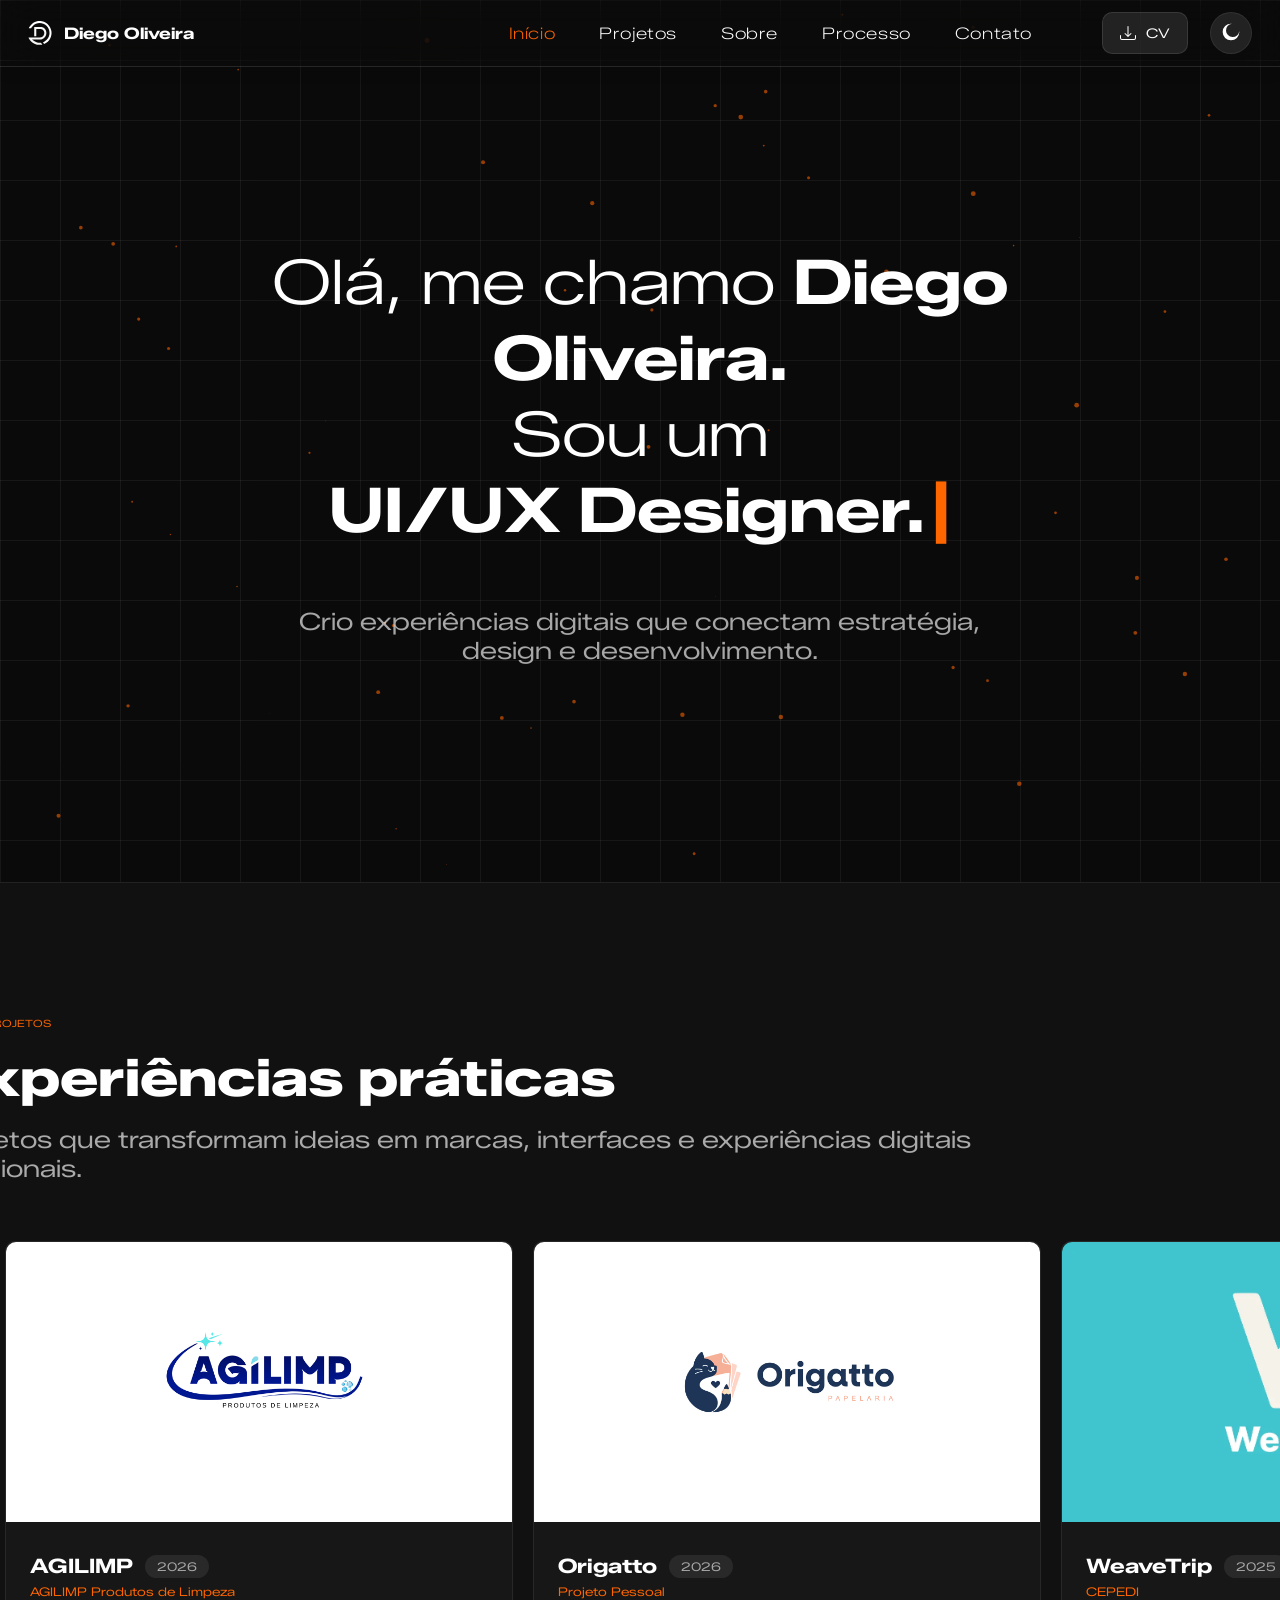
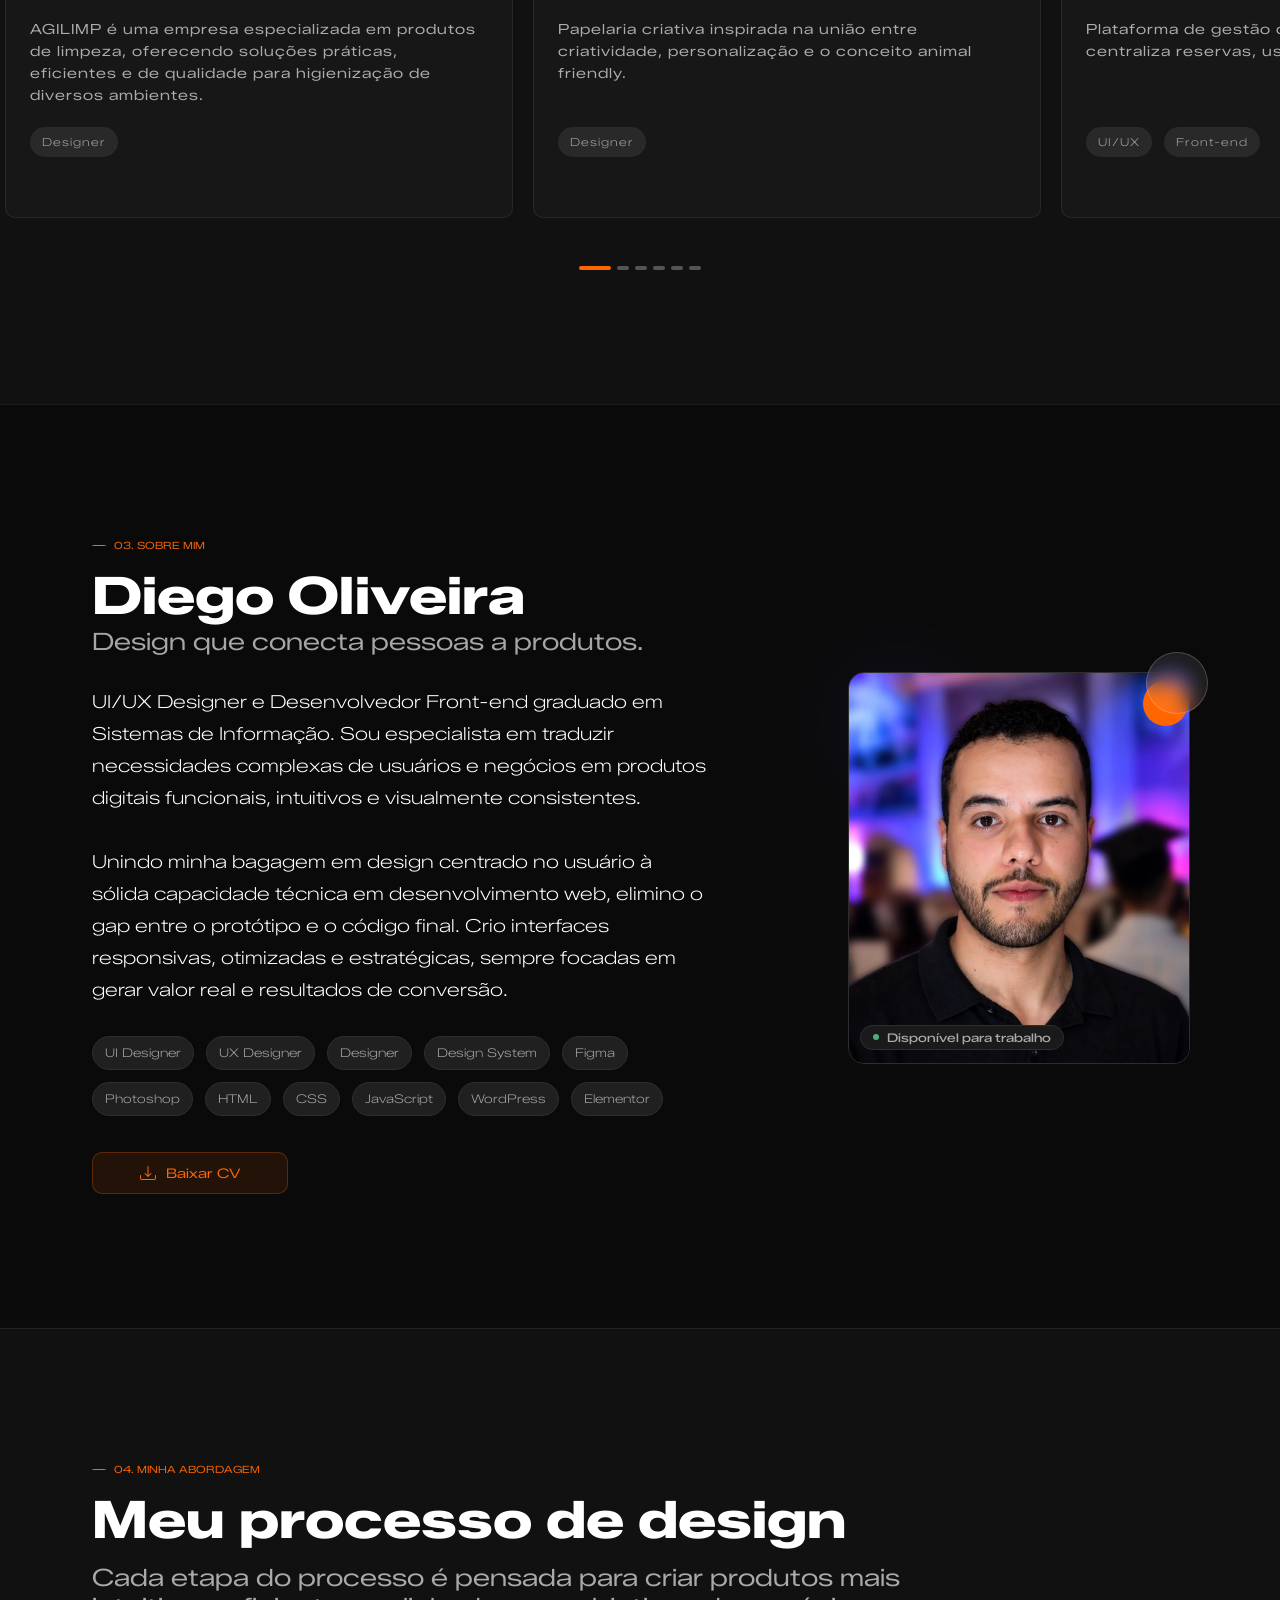
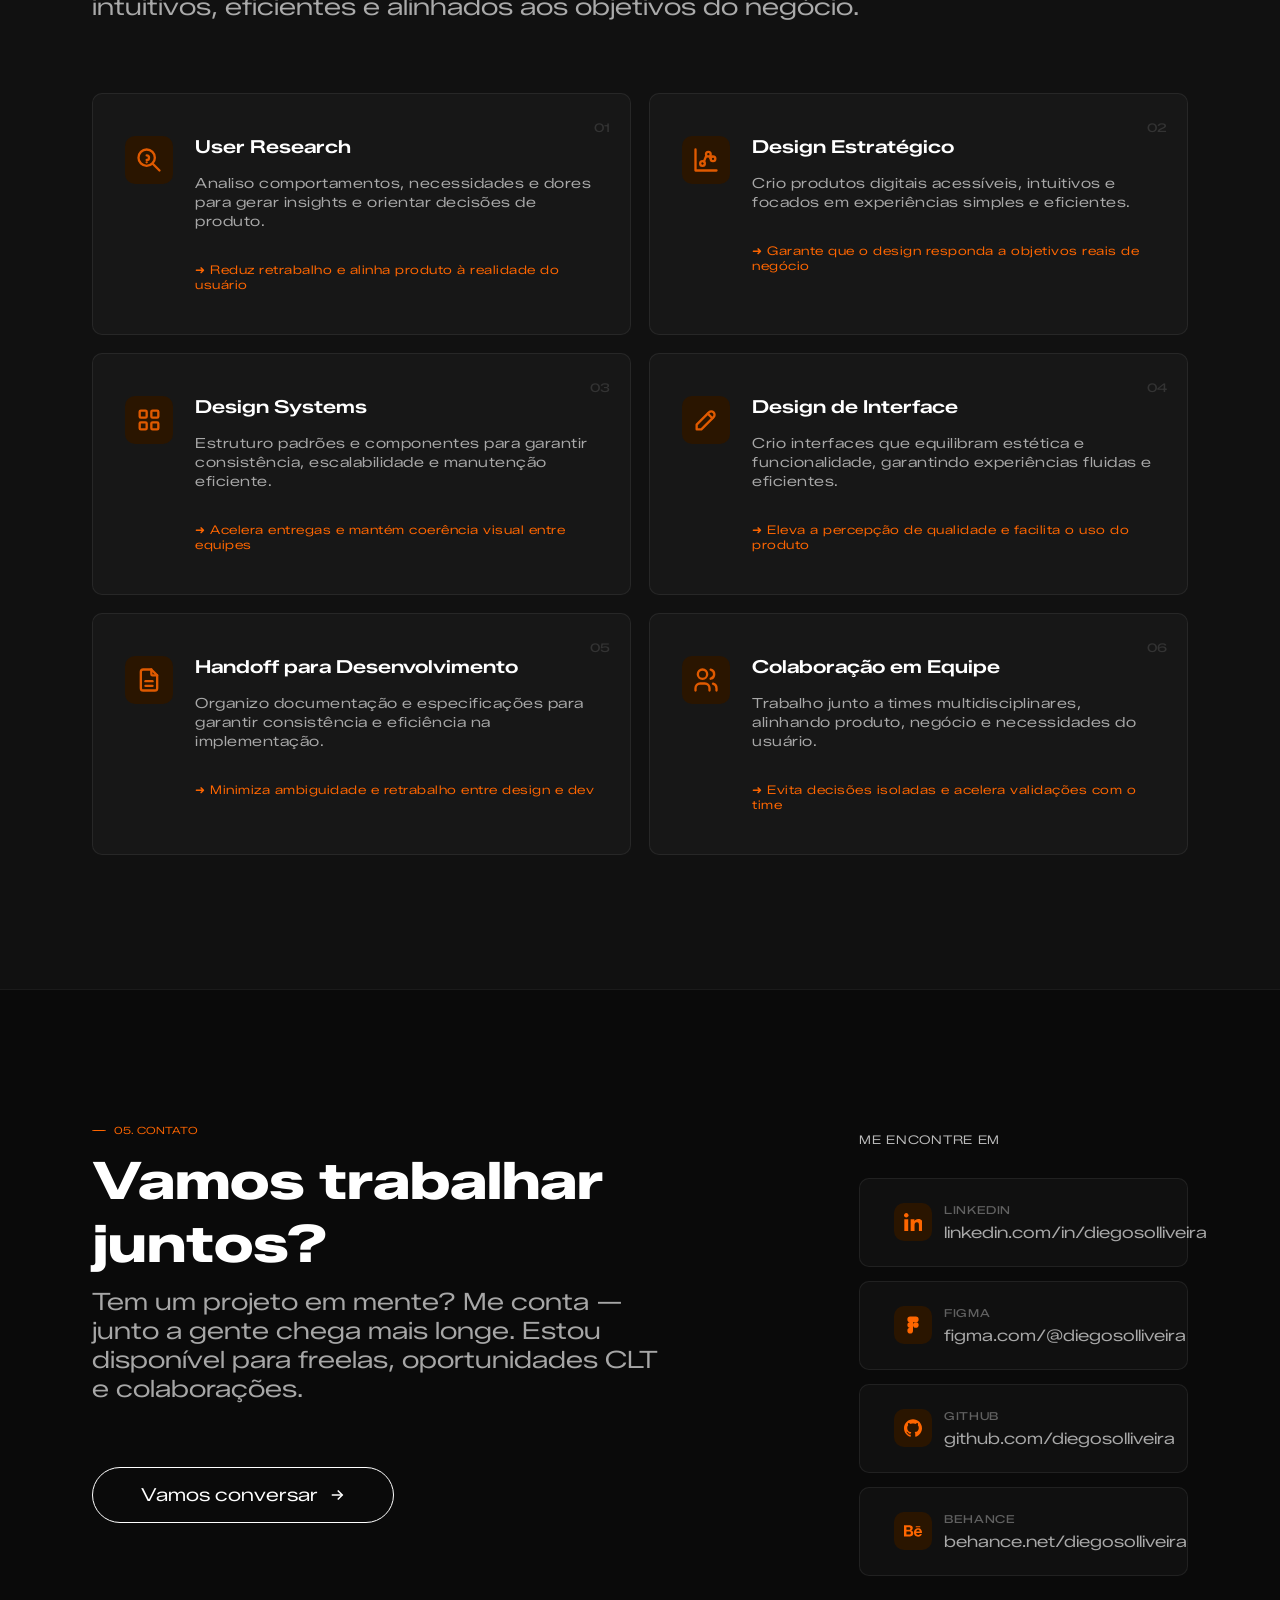
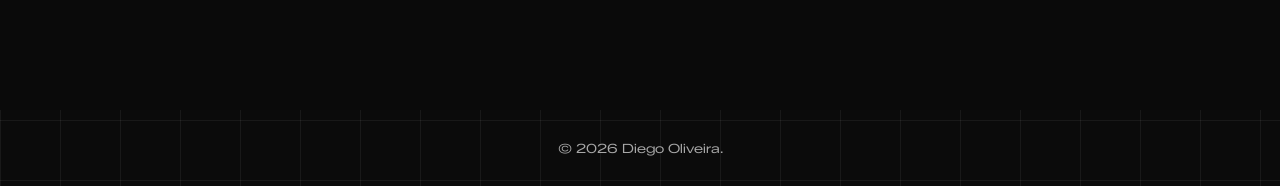
==== commit e112d228: "feat: add logo to header; enhance layout with logo and title alignment" ====
--- a/index.html
+++ b/index.html
@@ -18,7 +18,10 @@
 
     <header>
         <div class="div-header">
-            <h1>Diego Oliveira</h1>
+            <div class="div-logo">
+                <img src="icons/logo.svg" alt="Logo" class="logo">
+                <h1>Diego Oliveira</h1>
+            </div>
 
             <div class="div-nav-buttons">
                 <div class="div-nav">
@@ -74,7 +77,8 @@
                 <span class="subtitle">02. Projetos</span>
             </div>
             <h2 class="text-title">Experiências práticas</h2>
-            <span class="highlight3">Projetos que transformam ideias em marcas, interfaces e experiências digitais funcionais.</span>
+            <span class="highlight3">Projetos que transformam ideias em marcas, interfaces e experiências digitais
+                funcionais.</span>
 
             <div class="carousel-wrapper">
                 <svg xmlns="http://www.w3.org/2000/svg" width="16" height="16" fill="currentColor"
--- a/styles.css
+++ b/styles.css
@@ -16,6 +16,18 @@
         linear-gradient(rgba(0, 0, 0, 0.055) 1px, transparent 1px),
         linear-gradient(90deg, rgba(0, 0, 0, 0.055) 1px, transparent 1px);
     background-size: 60px 60px;
+}
+
+.div-logo {
+    display: flex;
+    flex-direction: row;
+    align-items: center;
+    gap: 12px; 
+
+    img {
+        width: 24px;
+        height: 24px;
+    }
 }
 
 canvas {
@@ -1690,6 +1702,87 @@
         font-size: 11px;
     }
 
+    .close-modal {
+        height: 32px;
+        width: 32px;
+        font-size: 16px;
+    }
+
+    .card-principal.projects .card p {
+        font-size: 12px;
+        line-height: 18px;
+    }
+
+    .card {
+        h3 {
+            font-size: 18px;
+        }
+    }
+
+    .project-date {
+        padding: 2px 10px;
+        font-size: 10px;
+    }
+
+    .card-principal.projects .card .div-infos p {
+        font-size: 10px;
+        padding: 2px 10px;
+    }
+
+    .card-conteudo {
+        padding: 22px;
+    }
+
+    .modal-content {
+        padding: 0px 16px 16px 16px;
+        gap: 16px;
+    }
+
+    .modal-site,
+    .modal-date,
+    .modal-tag {
+        font-size: 10px;
+    }
+
+    .modal-footer {
+        .email {
+            font-size: 12px;
+            padding: 8px 16px;
+        }
+    }
+
+    .modal-process-description,
+    .modal-solution-description,
+    .modal-description {
+        font-size: 12px;
+        line-height: 1.3rem;
+    }
+
+    .modal-desafio-description,
+    .modal-proposta-description {
+        font-size: 12px;
+        line-height: 1.3rem;
+    }
+
+    .modal-title {
+        font-size: 26px;
+    }
+
+    .modal-infos span {
+        font-size: 12px;
+    }
+
+    .img-prev,
+    .img-next {
+        width: 32px;
+        height: 32px;
+        font-size: 16px;
+    }
+
+    .project-modal {
+        padding: 6px;
+    }
+
     .modal-container-solucao {
         display: grid;
         grid-template-columns: 1fr;
@@ -1937,7 +2030,7 @@
     }
 
     .card-container .card {
-        flex: 0 0 85%;
+        flex: 0 0 90%;
     }
 
     .carousel-dots {
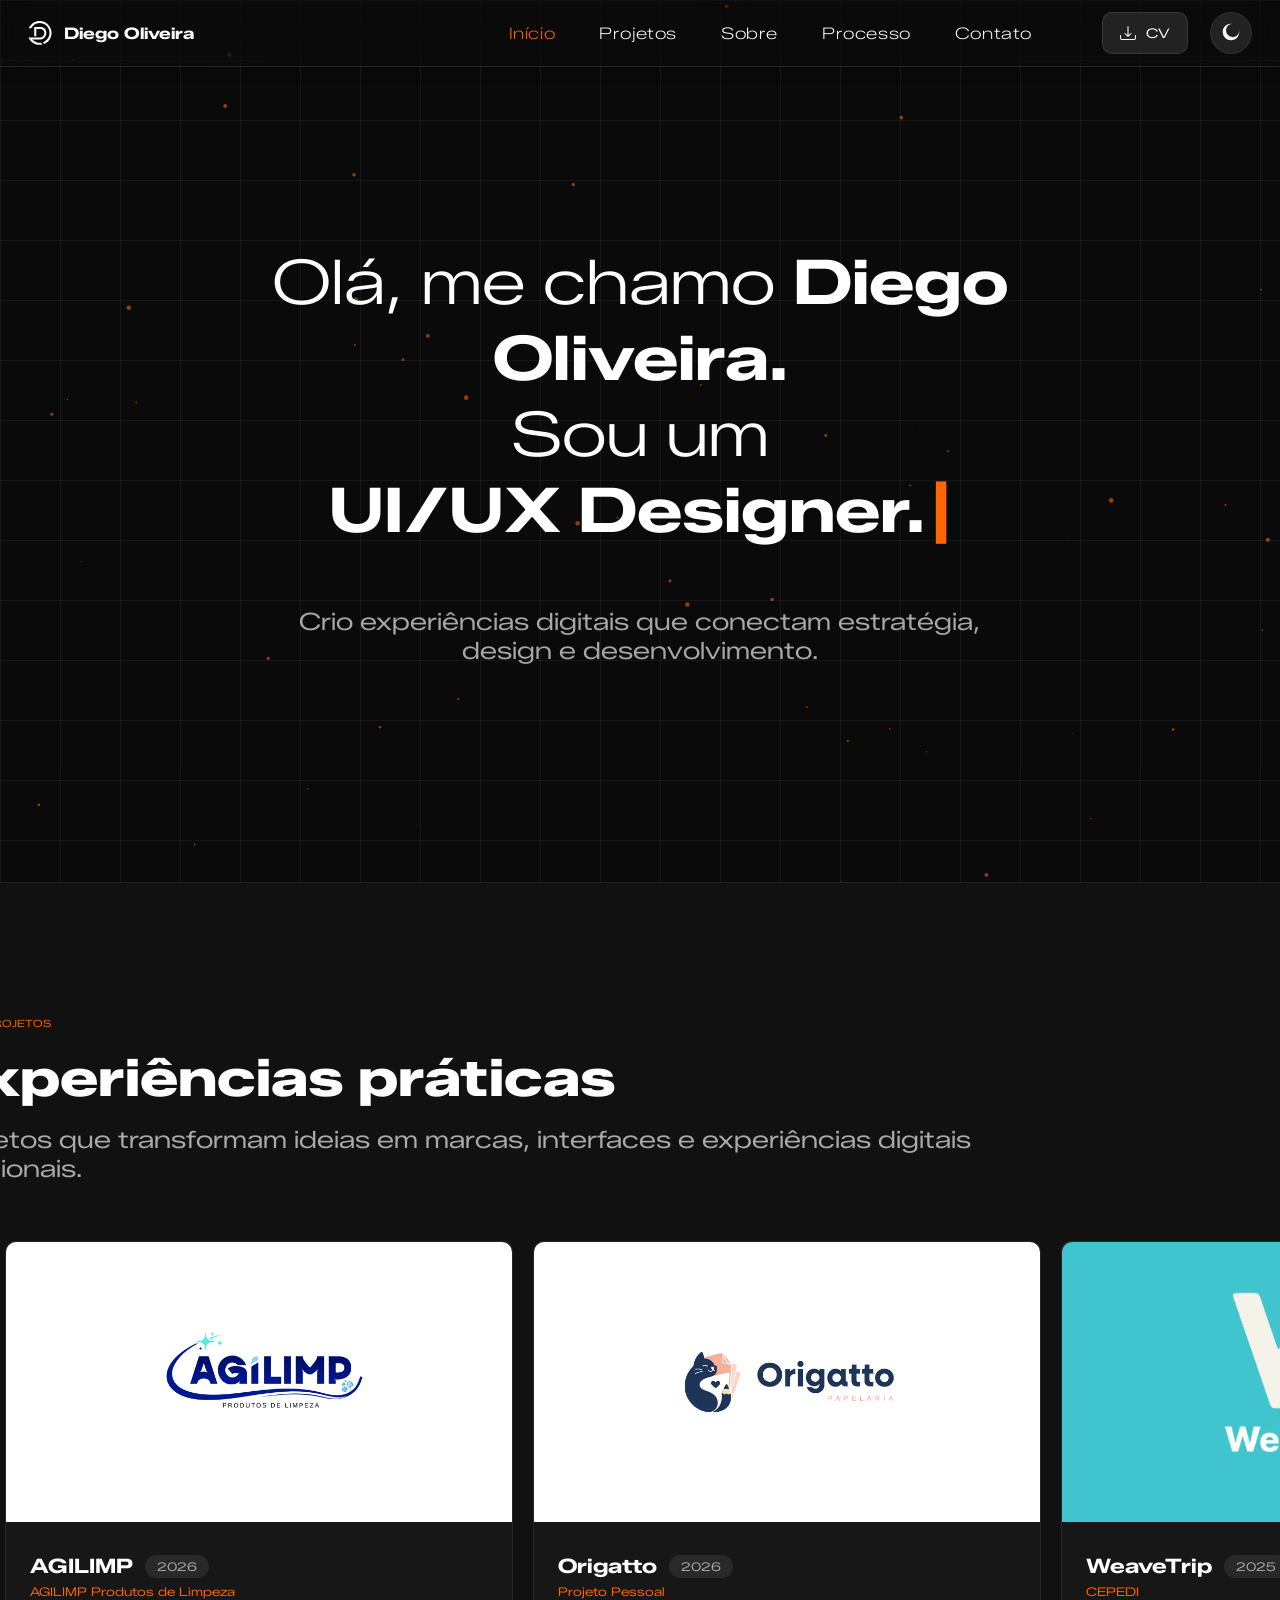
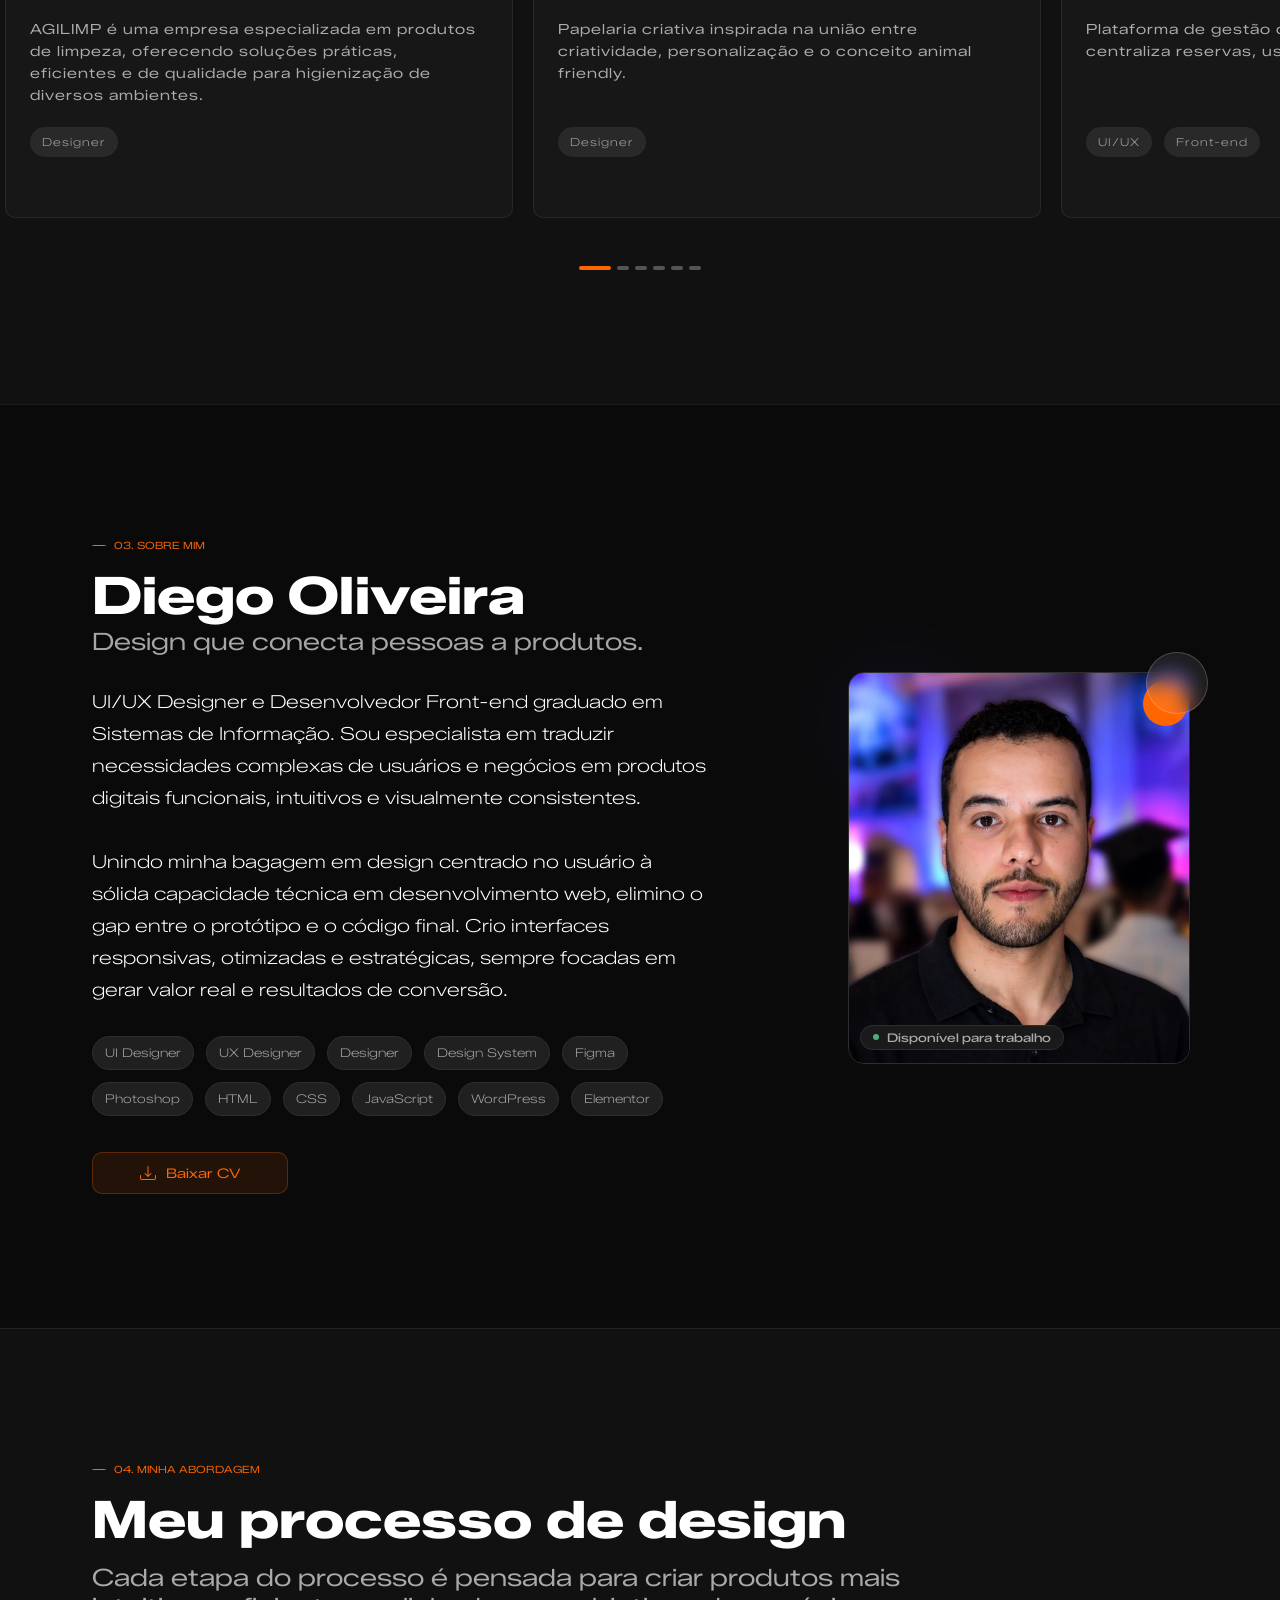
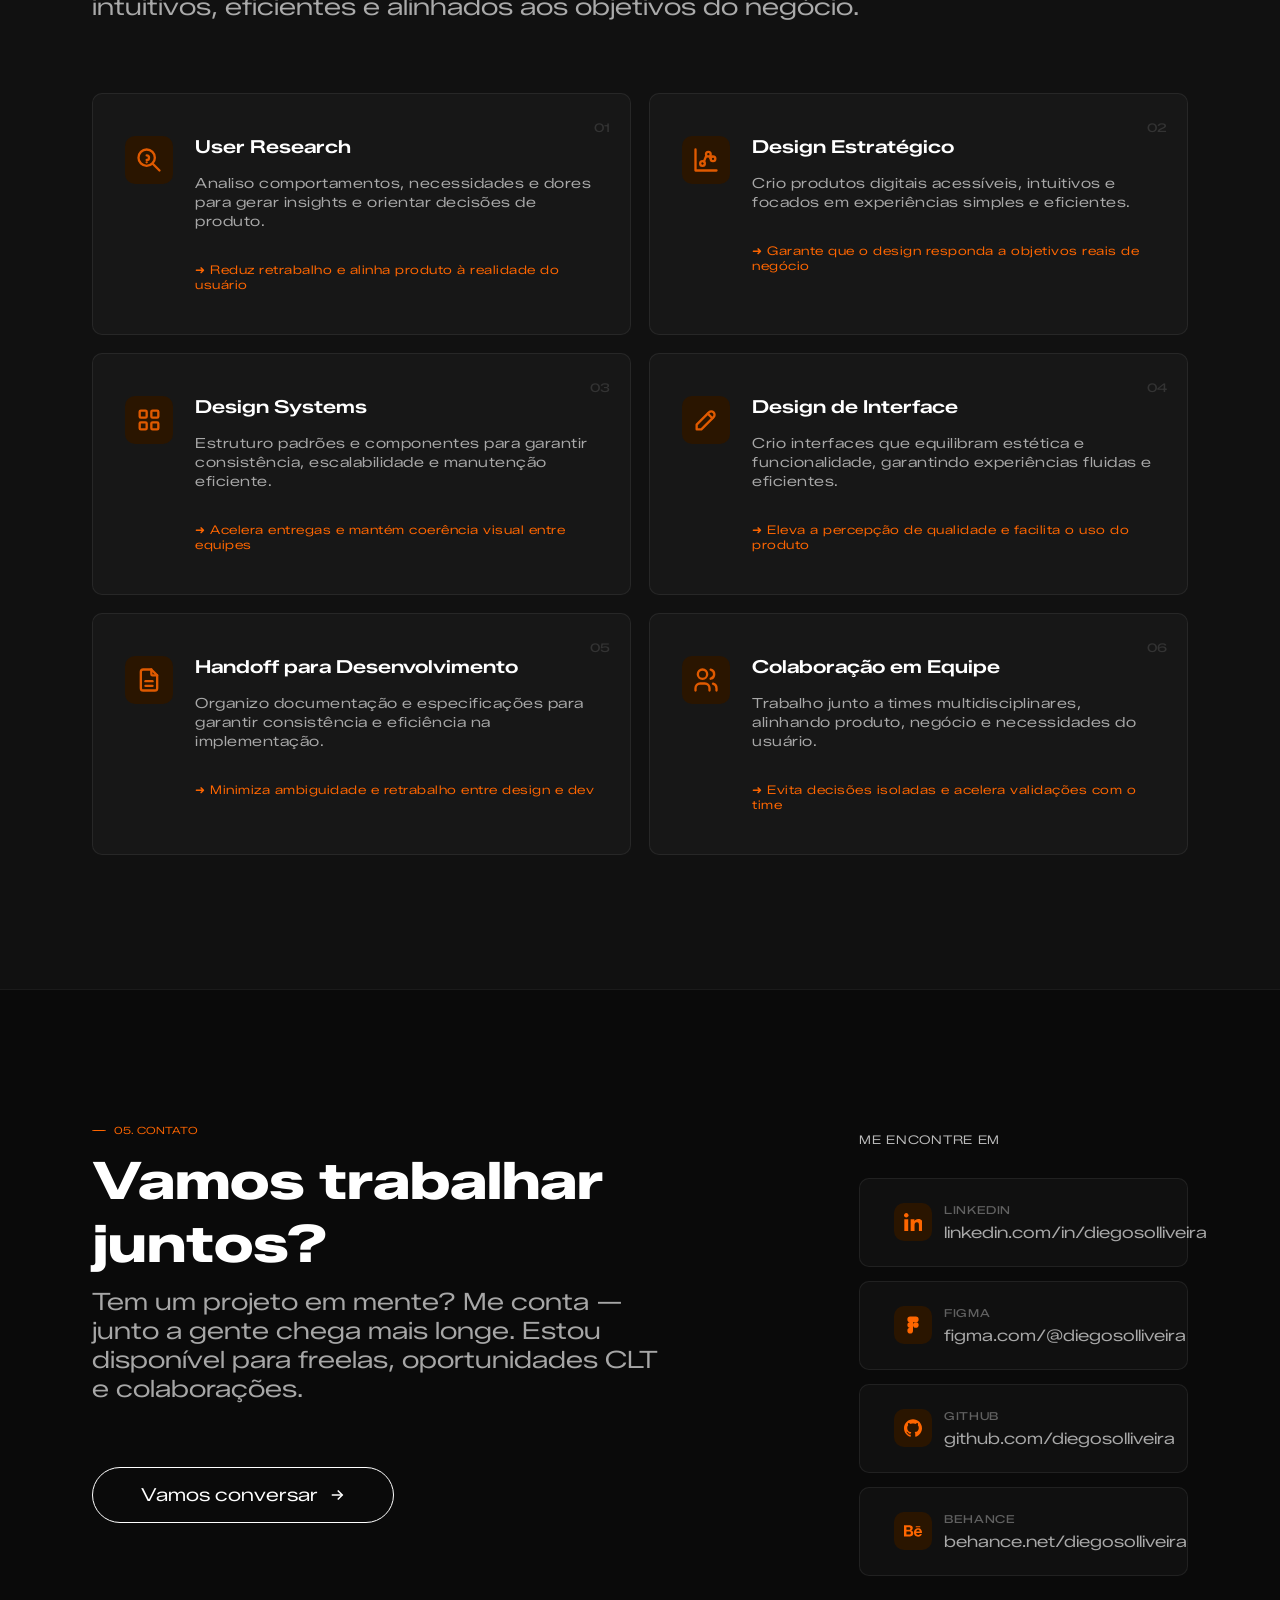
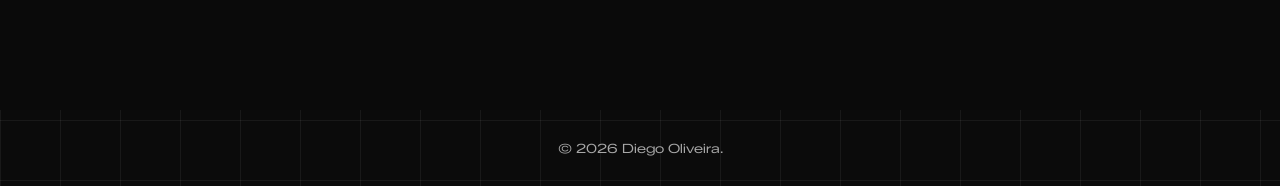
==== commit 0e9b7a59: "feat: update favicon to use new logo; enhance branding consistency" ====
--- a/index.html
+++ b/index.html
@@ -5,7 +5,7 @@
     <meta charset="UTF-8">
     <meta name="viewport" content="width=device-width, initial-scale=1.0">
     <title>Diego Oliveira ⬩ Portfólio</title>
-    <link rel="icon" type="image/png" href="icons/dsoicon.png">
+    <link rel="icon" type="image/png" href="icons/logo.svg">
     <link rel="stylesheet" href="https://cdnjs.cloudflare.com/ajax/libs/font-awesome/6.5.1/css/all.min.css">
     <link
         href="https://fonts.googleapis.com/css2?family=Zalando+Sans+Expanded:ital,wght@0,200..900;1,200..900&display=swap"
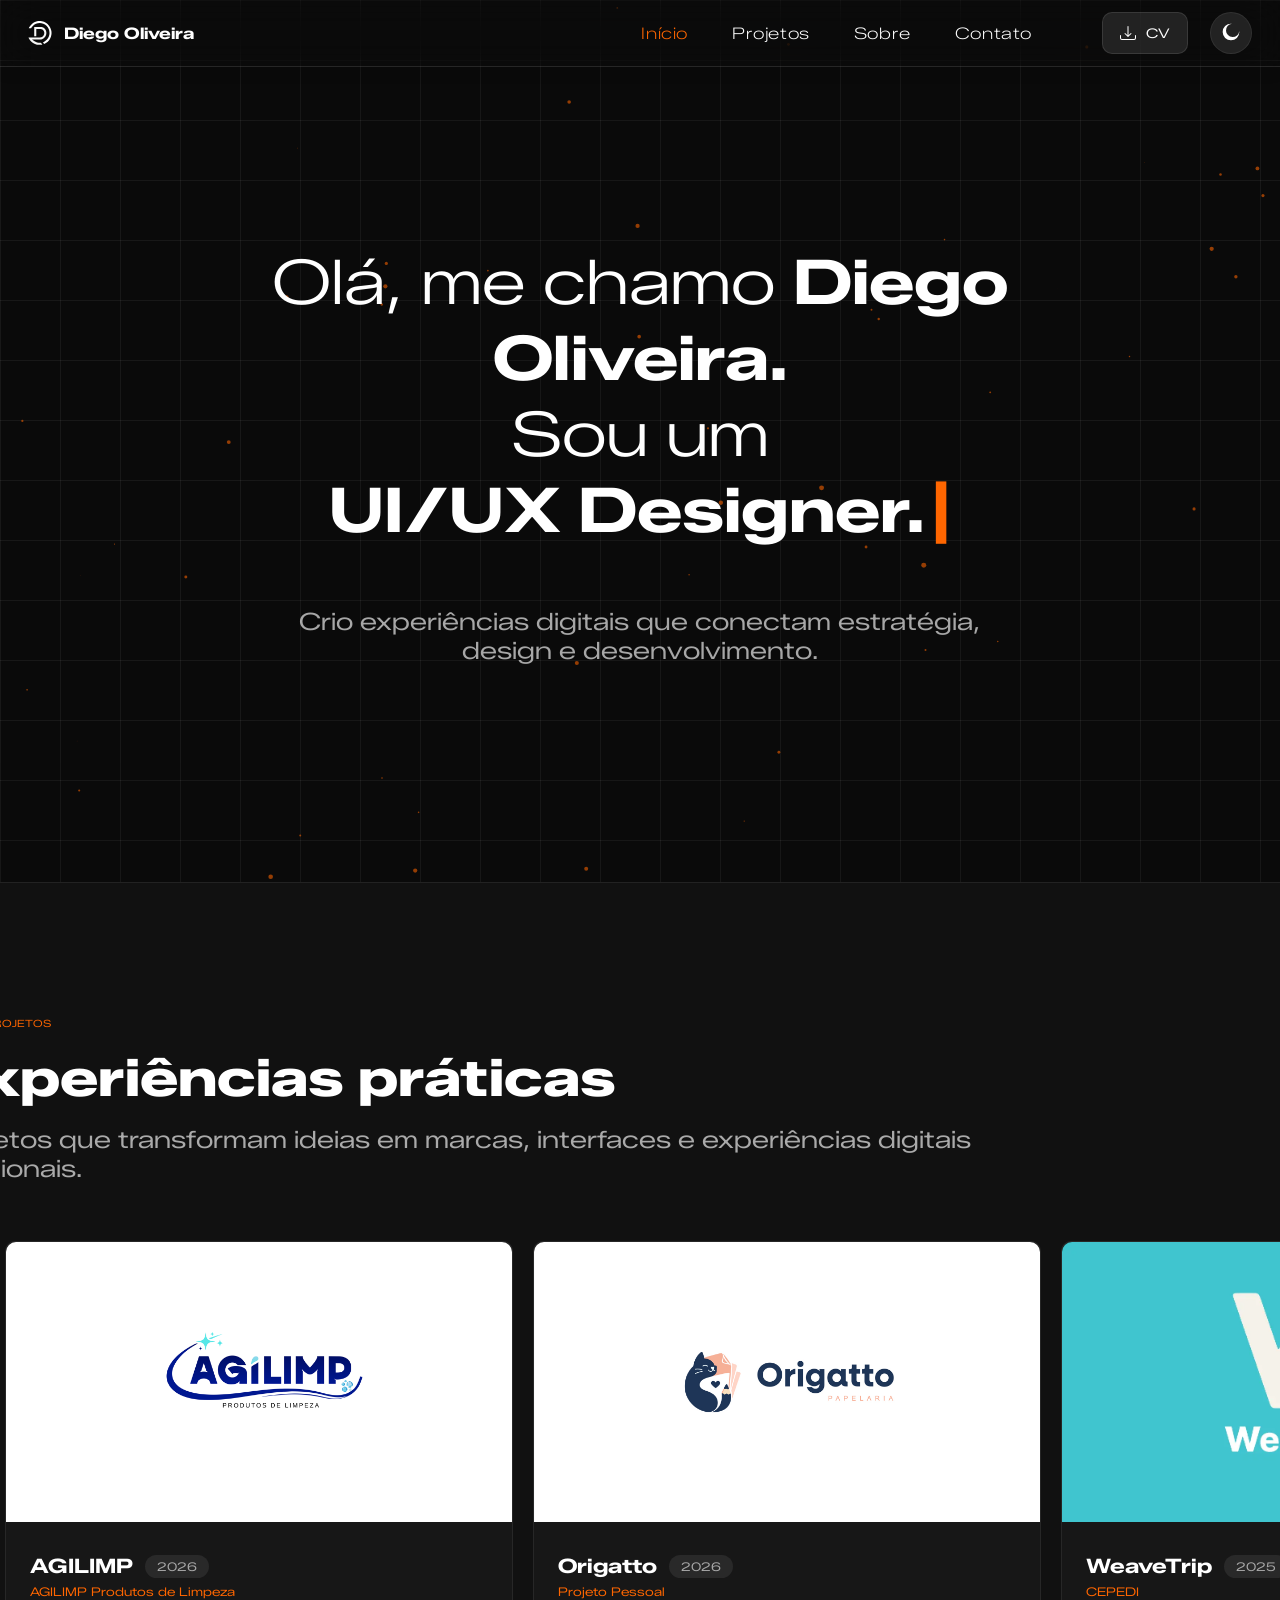
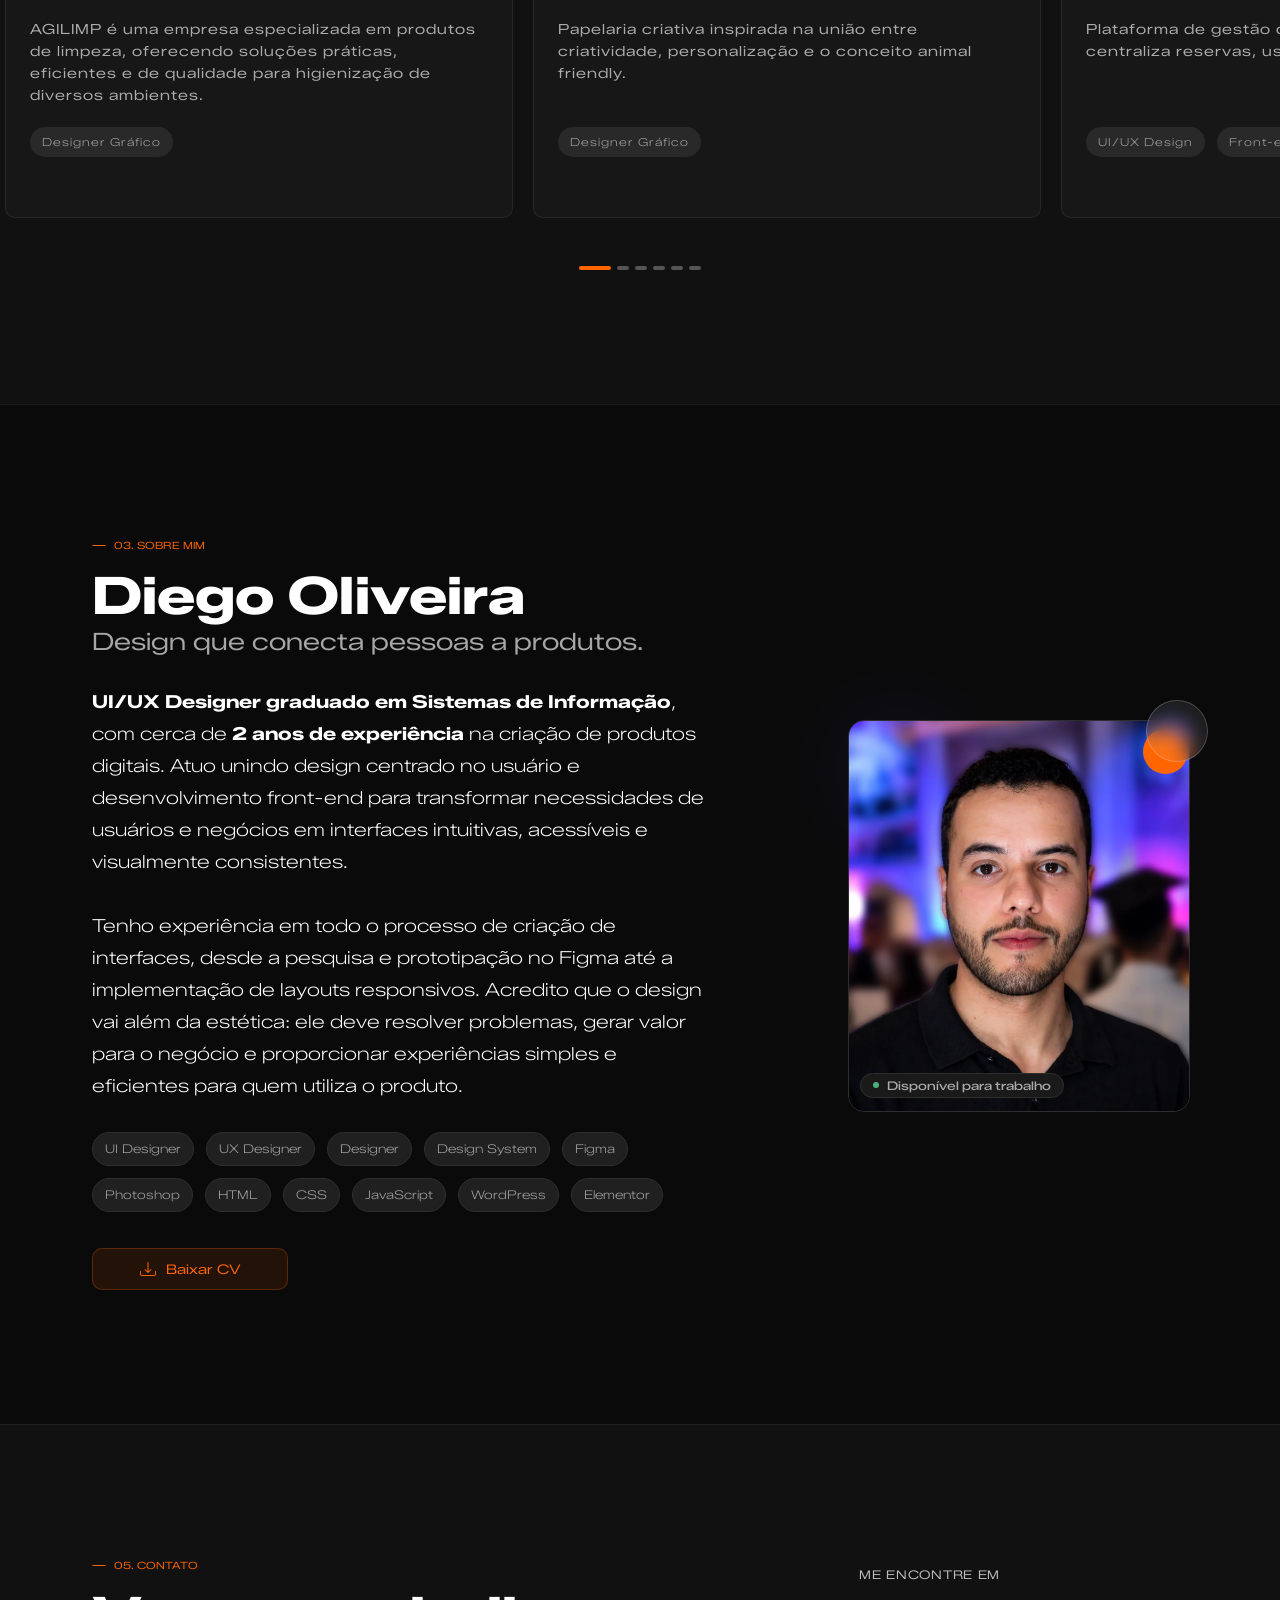
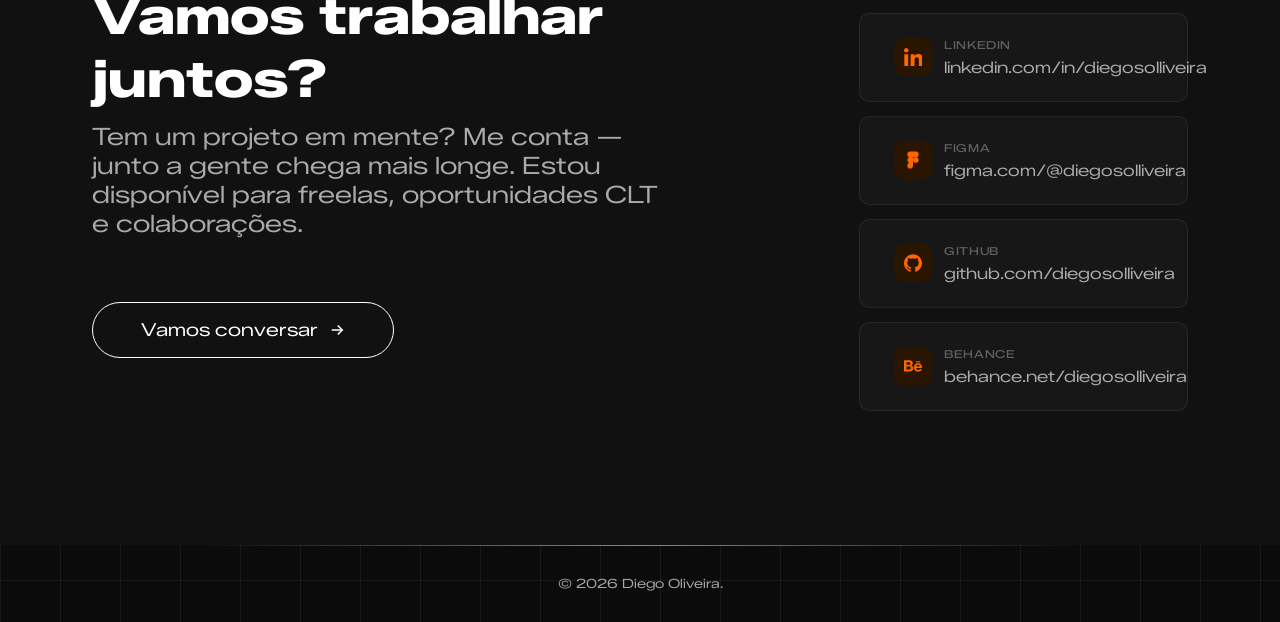
==== commit 7b2c3c69: "feat: update job title to Product Designer; enhance clarity of role description" ====
--- a/index.html
+++ b/index.html
@@ -29,7 +29,7 @@
                         <a data-section="home" onclick="scrollToSection('home')" class="active">Início</a>
                         <a data-section="projects" onclick="scrollToSection('projects')">Projetos</a>
                         <a data-section="aboutme" onclick="scrollToSection('aboutme')">Sobre</a>
-                        <a data-section="processo" onclick="scrollToSection('processo')">Processo</a>
+                        <!-- <a data-section="processo" onclick="scrollToSection('processo')">Processo</a> -->
                         <a data-section="contact" onclick="scrollToSection('contact')">Contato</a>
 
                     </nav>
@@ -137,15 +137,17 @@
                 </div>
 
                 <p>
-                    UI/UX Designer e Desenvolvedor Front-end graduado em Sistemas de Informação. Sou especialista em
-                    traduzir necessidades complexas de usuários e negócios em produtos digitais funcionais, intuitivos e
-                    visualmente consistentes.
-
+                    <strong>UI/UX Designer graduado em Sistemas de Informação</strong>, com cerca de <strong>2
+                        anos de experiência</strong> na criação de produtos digitais. Atuo unindo design centrado no
+                    usuário e
+                    desenvolvimento front-end para transformar necessidades de usuários e negócios em interfaces
+                    intuitivas, acessíveis e visualmente consistentes.
                     <br> <br>
-
-                    Unindo minha bagagem em design centrado no usuário à sólida capacidade técnica em desenvolvimento
-                    web, elimino o gap entre o protótipo e o código final. Crio interfaces responsivas, otimizadas e
-                    estratégicas, sempre focadas em gerar valor real e resultados de conversão.
+                    Tenho experiência em todo o processo de criação de interfaces, desde a pesquisa e prototipação no
+                    Figma até a implementação de layouts responsivos. Acredito que o design vai além da estética: ele
+                    deve resolver problemas, gerar valor para o negócio e proporcionar experiências simples e eficientes
+                    para quem utiliza o produto.
+
                 </p>
 
                 <div class="div-infos">
@@ -192,7 +194,7 @@
         </div>
     </section>
 
-    <section id="processo" class="section">
+    <!-- <section id="processo" class="section">
         <div class="card-principal wcid">
             <div class="infos-aboutme">
                 <div class="subtitle-info">
@@ -329,9 +331,9 @@
                 </div>
             </div>
         </div>
-    </section>
-
-    <section id="contact" class="section aboutme">
+    </section> -->
+
+    <section id="contact" class="section">
         <div class="card-principal contact">
             <div class="infos-contact">
                 <div class="subtitle-info">
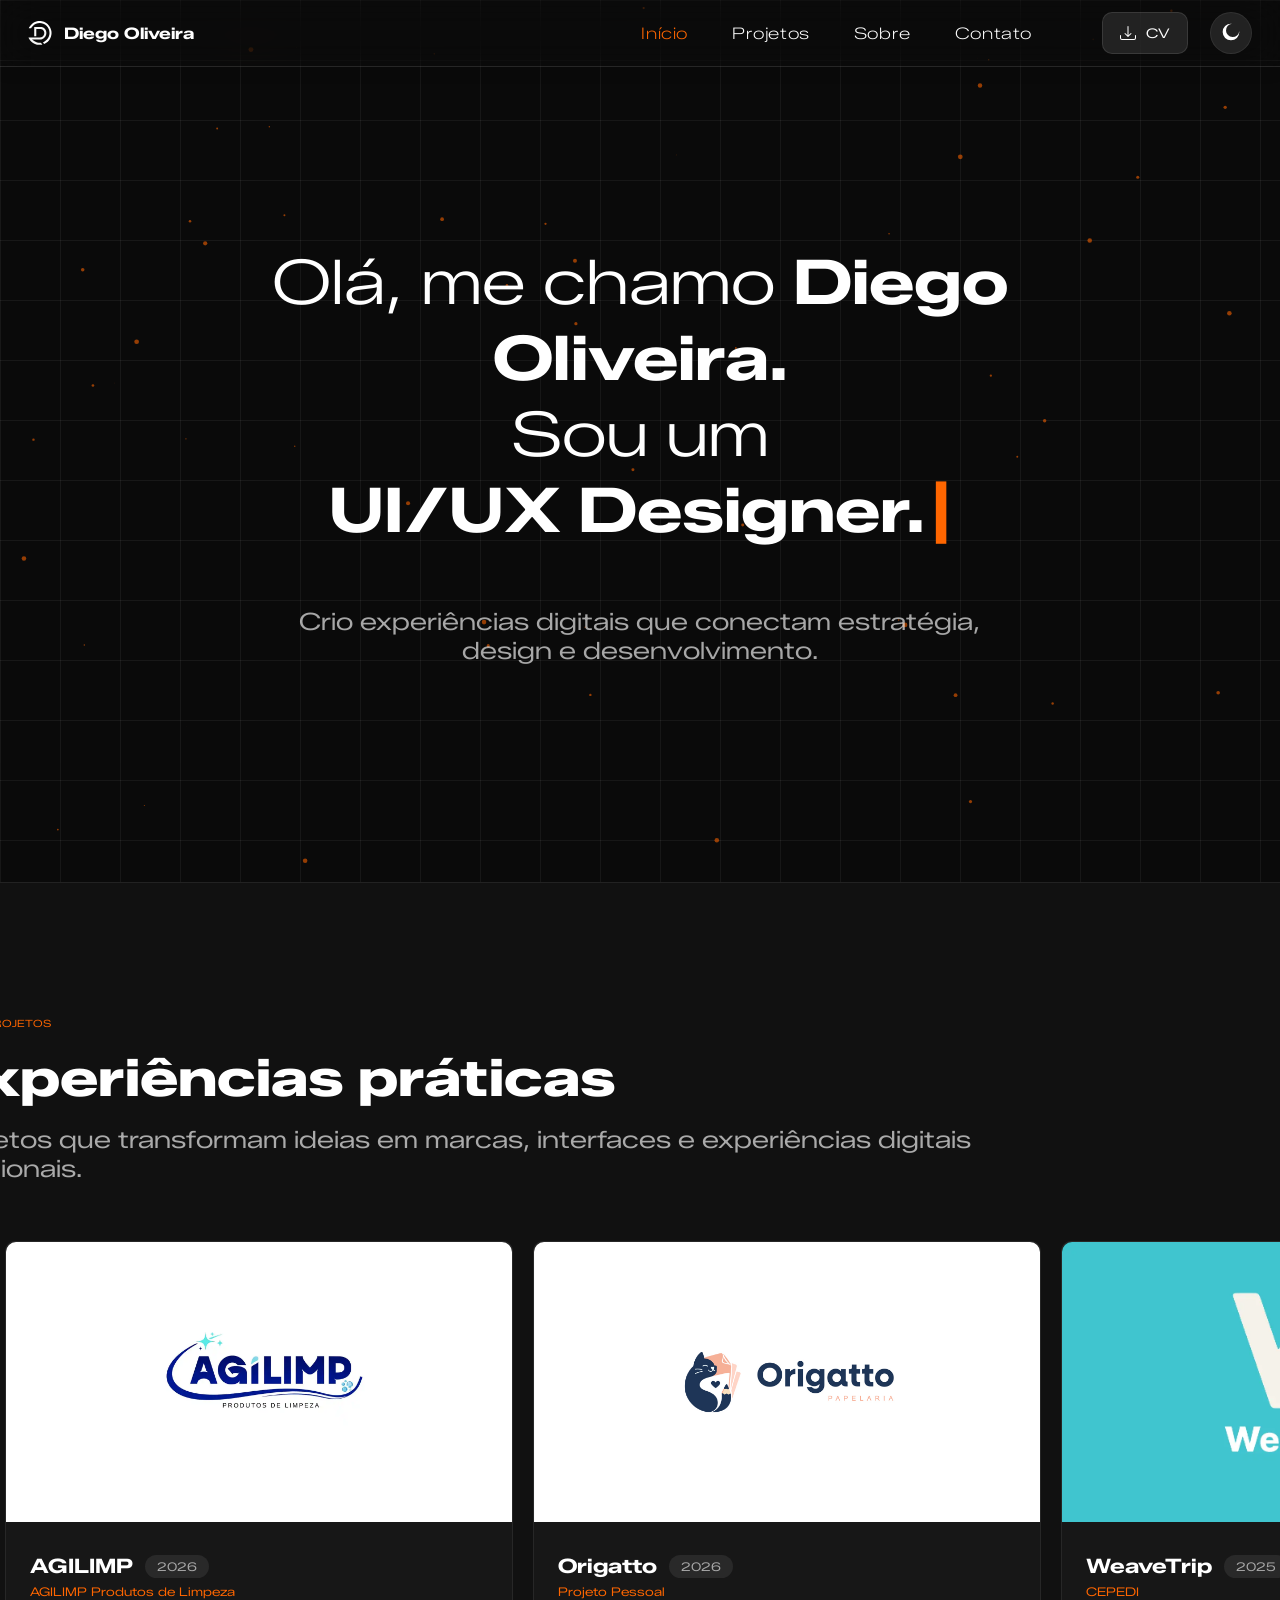
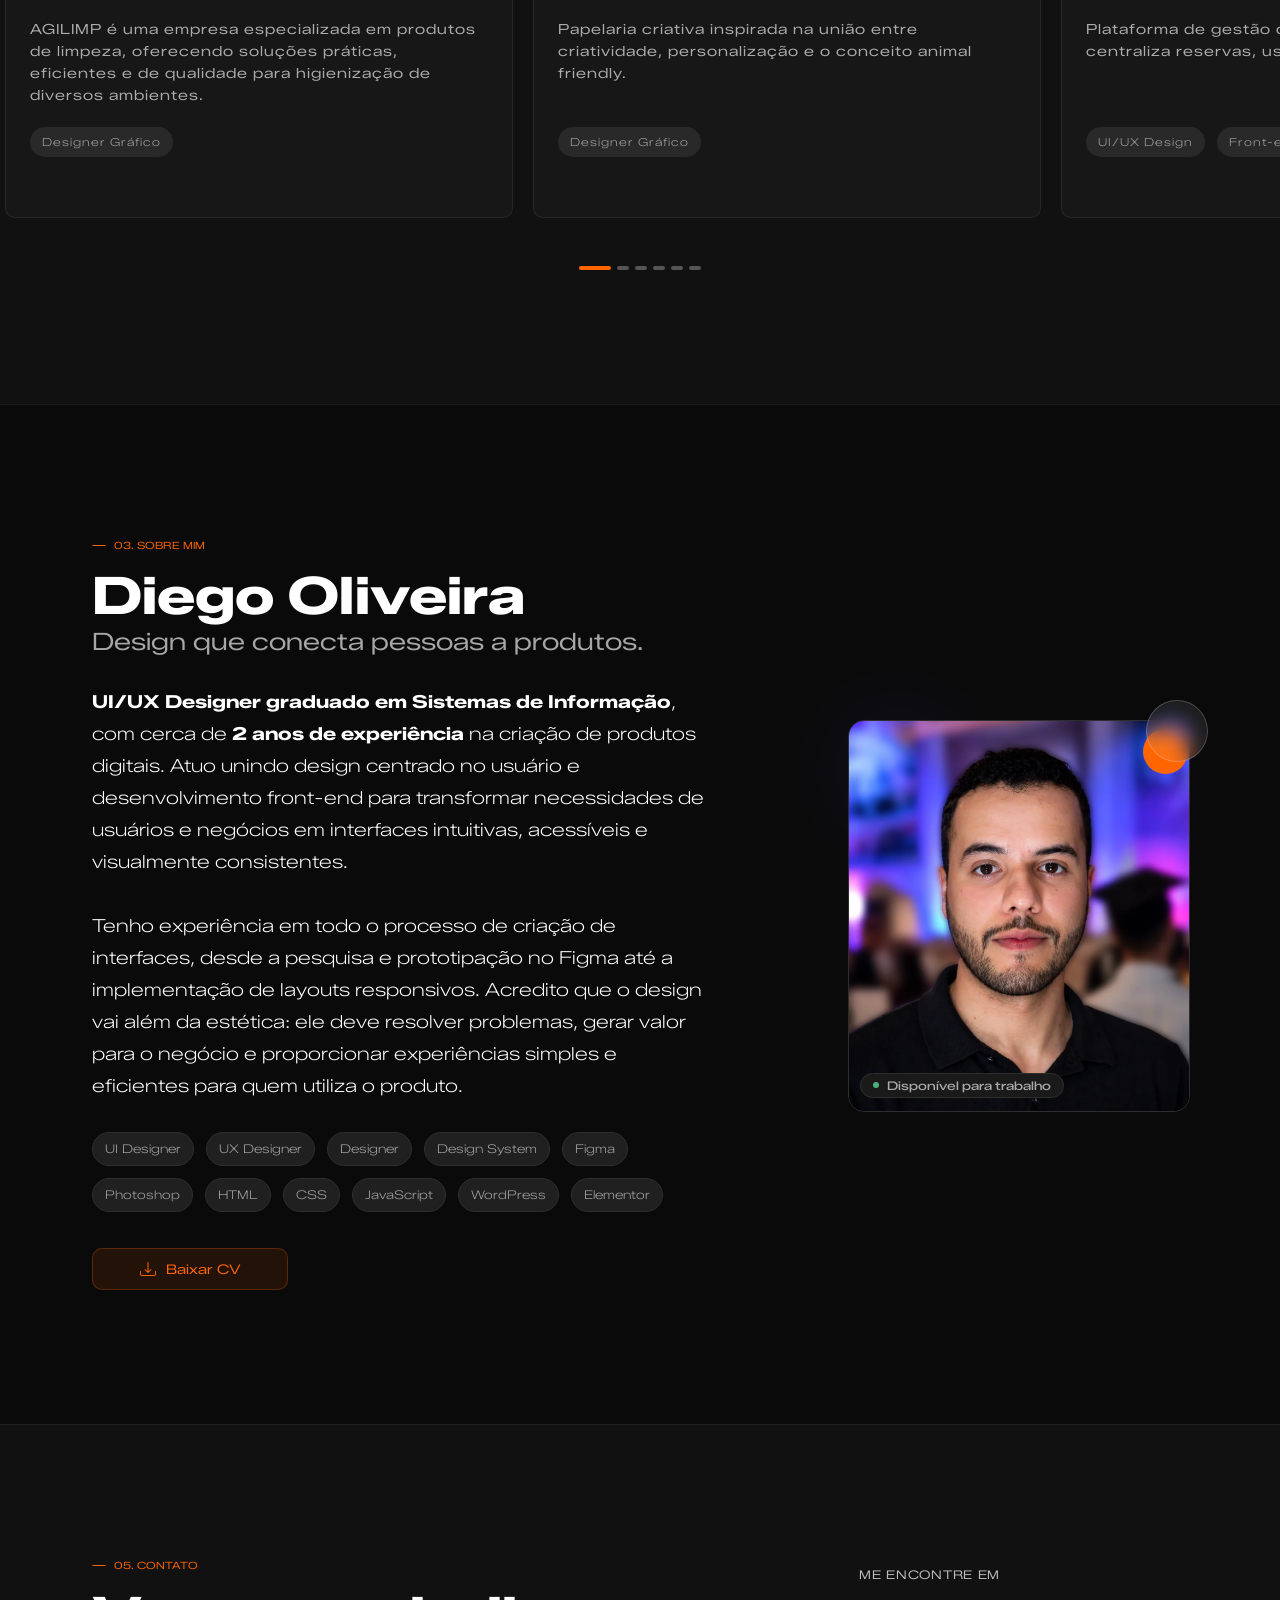
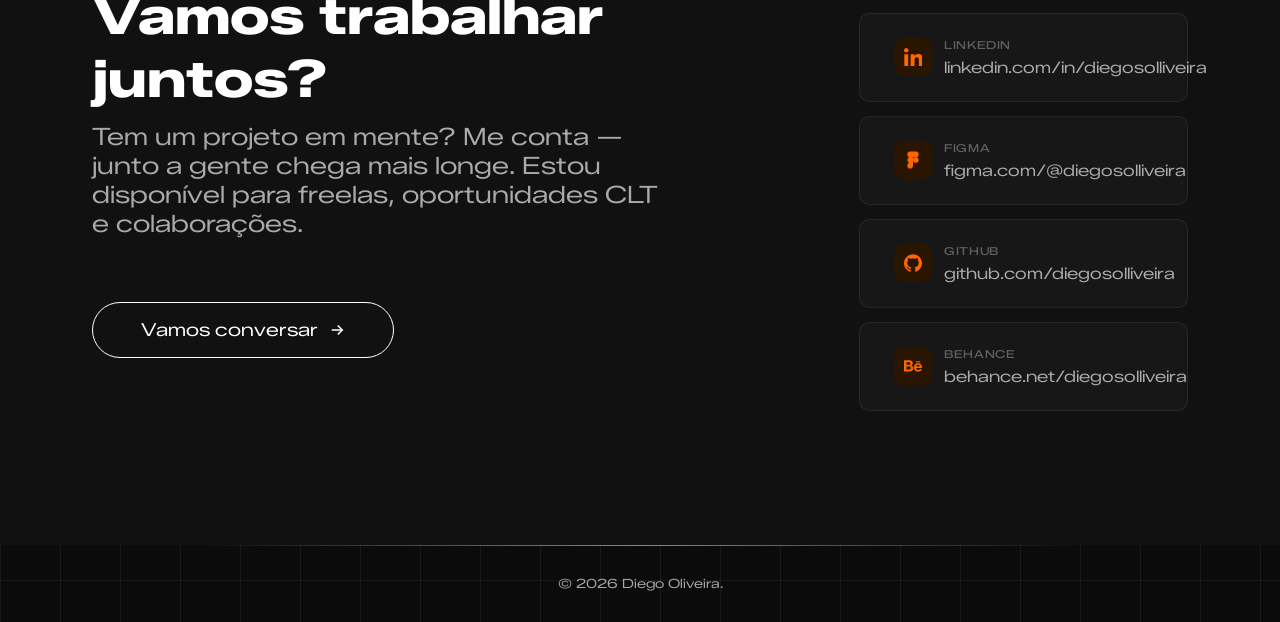
==== commit 85bcbd61: "feat: update logo assets and implement new logo display logic; enhance visual consistency and brandi" ====
--- a/index.html
+++ b/index.html
@@ -20,6 +20,7 @@
         <div class="div-header">
             <div class="div-logo">
                 <img src="icons/logo.svg" alt="Logo" class="logo">
+                <img src="icons/logowhite.svg" alt="Logo" class="logowhite">
                 <h1>Diego Oliveira</h1>
             </div>
 
--- a/styles.css
+++ b/styles.css
@@ -28,6 +28,18 @@
         width: 24px;
         height: 24px;
     }
+}
+
+.div-logo .logowhite {
+    display: none;
+}
+
+body.light .div-logo .logowhite {
+    display: block;
+}
+
+body.light .div-logo .logo {
+    display: none;
 }
 
 canvas {
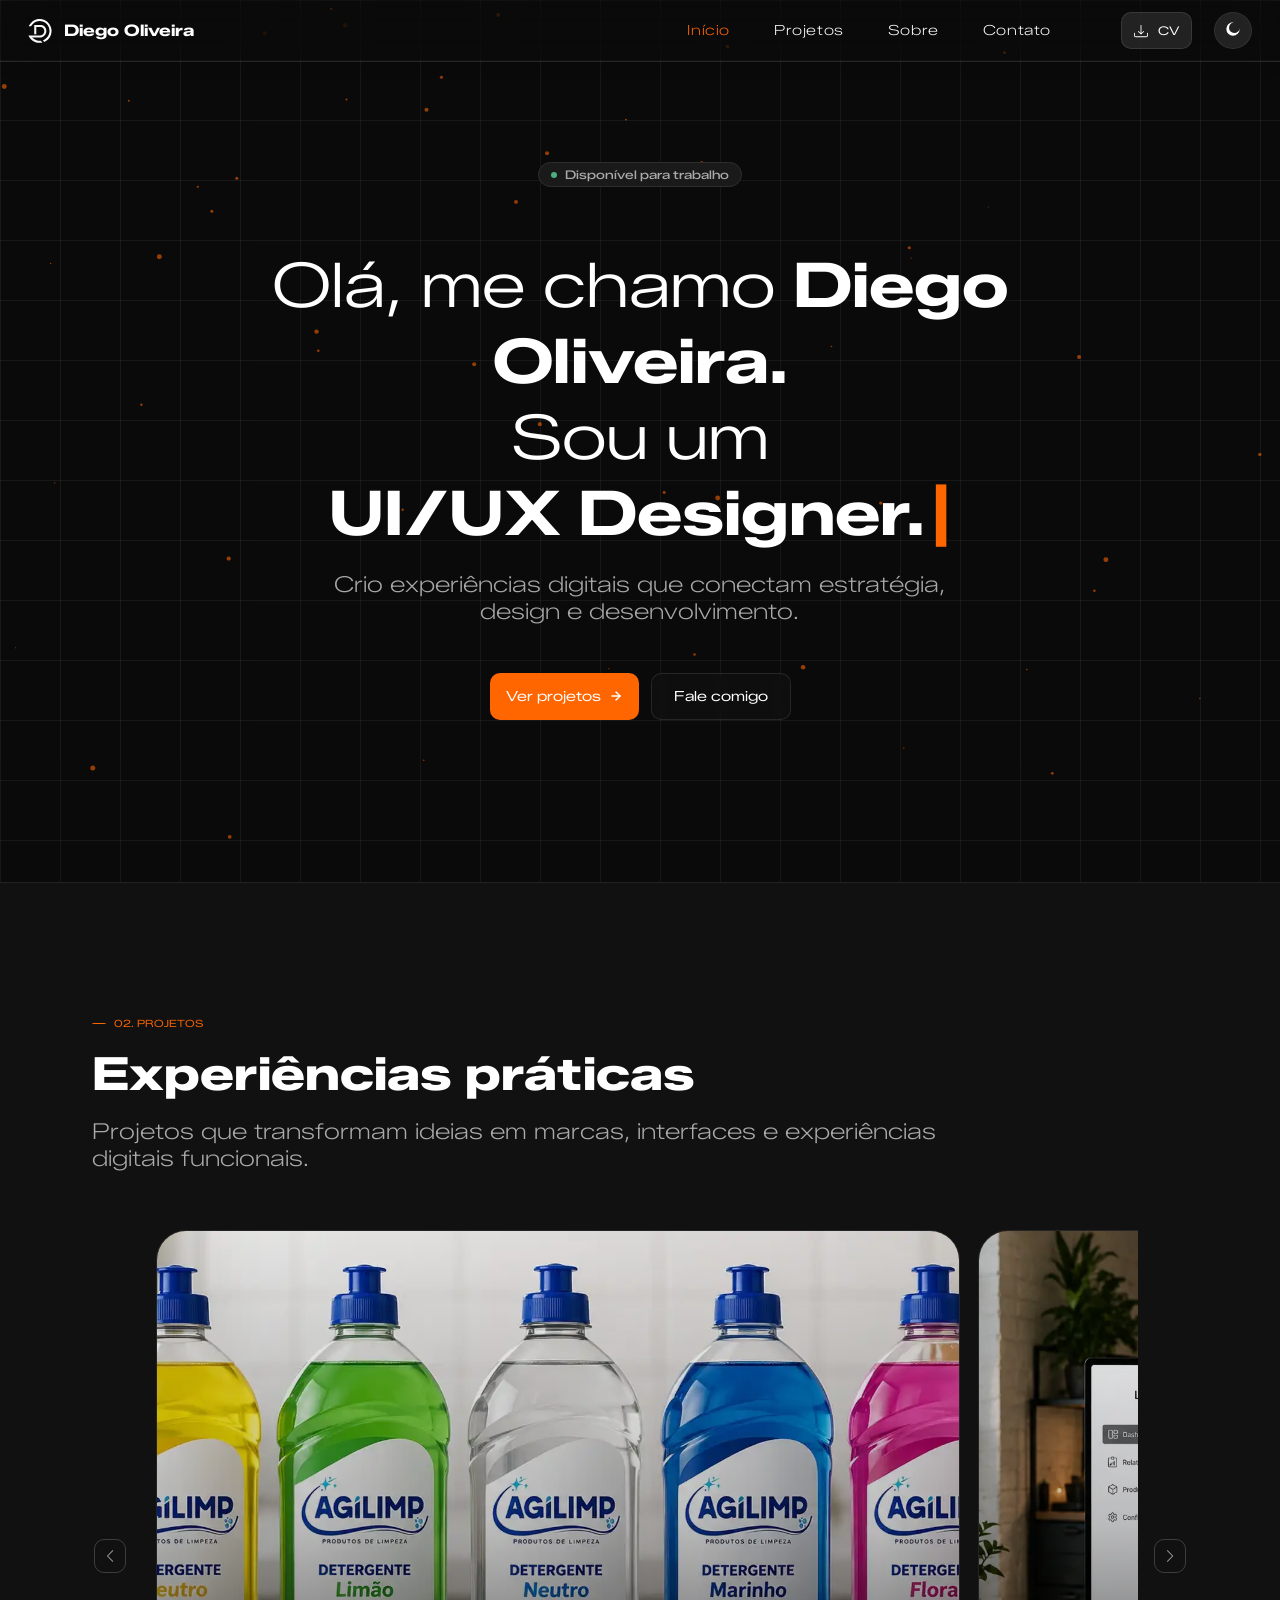
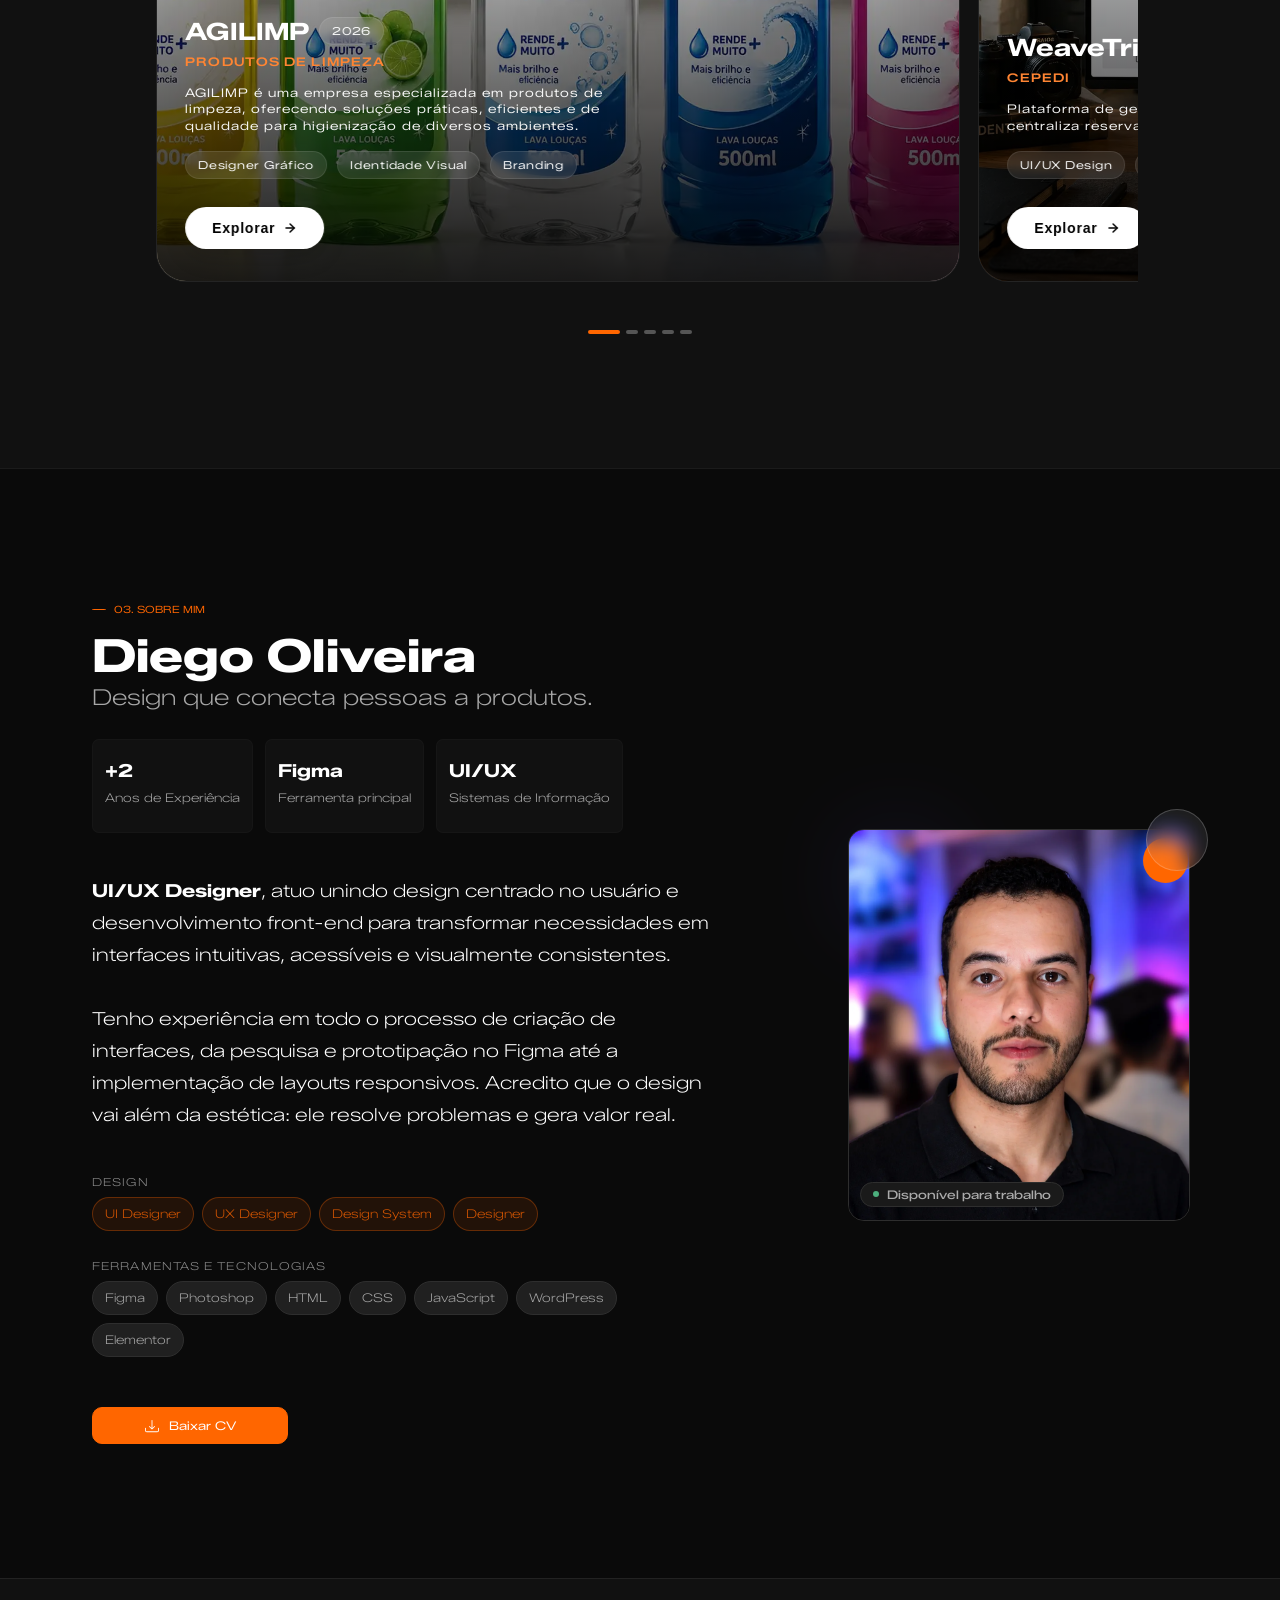
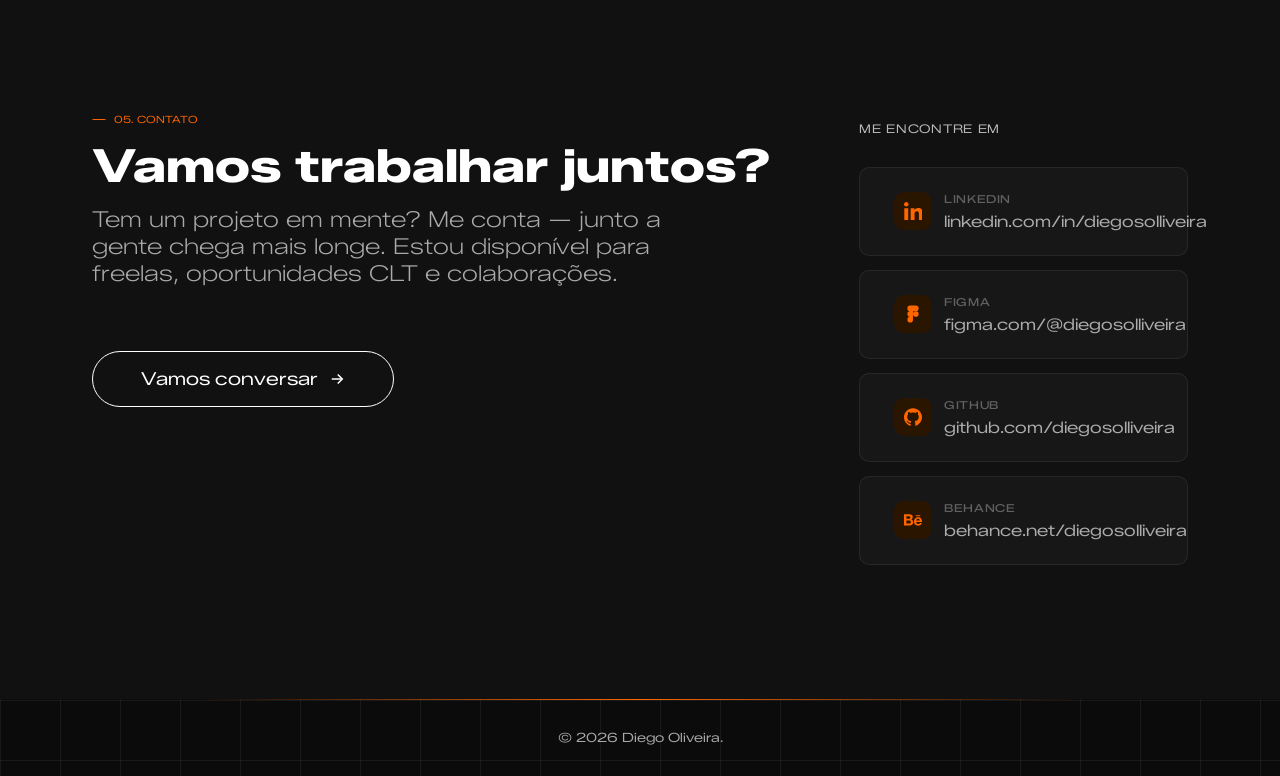
==== commit 54553a33: "feat: add new project mockups and enhance project card design; improve visual presentation and user " ====
--- a/index.html
+++ b/index.html
@@ -61,6 +61,10 @@
 
     <section id="home" class="home">
         <div class="card-home">
+            <div class="disponivel">
+                <span class="ball"></span>
+                <span>Disponível para trabalho</span>
+            </div>
             <h1>
                 Olá, me chamo <span class="highlight">Diego Oliveira.</span>
                 <br>Sou um <span id="typing" class="highlight2"></span>
@@ -68,6 +72,19 @@
             <span class="highlight3">
                 Crio experiências digitais que conectam estratégia, design e desenvolvimento.
             </span>
+
+            <div class="buttons">
+
+                <a class="button-see" data-section="projects" onclick="scrollToSection('projects')">Ver projetos<svg
+                        viewBox="0 0 24 24" fill="none" stroke="currentColor" stroke-width="2.5" stroke-linecap="round"
+                        stroke-linejoin="round">
+                        <line x1="5" y1="12" x2="19" y2="12"></line>
+                        <polyline points="12 5 19 12 12 19"></polyline>
+                    </svg></a>
+                <button class="button-contact"
+                    onclick="window.open('https://mail.google.com/mail/?view=cm&fs=1&to=diegolvr14@gmail.com','_blank')">Fale
+                    comigo</button>
+            </div>
         </div>
     </section>
 
@@ -137,32 +154,60 @@
                     </div>
                 </div>
 
+                <div>
+                    <div class="div-chips">
+                        <div class="card-chips">
+                            <h2>+2</h2>
+                            <p>Anos de Experiência</p>
+                        </div>
+
+                        <div class="card-chips">
+                            <h2>Figma</h2>
+                            <p>Ferramenta principal</p>
+                        </div>
+
+                        <div class="card-chips">
+                            <h2>UI/UX</h2>
+                            <p>Sistemas de Informação</p>
+                        </div>
+                    </div>
+                </div>
                 <p>
-                    <strong>UI/UX Designer graduado em Sistemas de Informação</strong>, com cerca de <strong>2
-                        anos de experiência</strong> na criação de produtos digitais. Atuo unindo design centrado no
-                    usuário e
-                    desenvolvimento front-end para transformar necessidades de usuários e negócios em interfaces
-                    intuitivas, acessíveis e visualmente consistentes.
-                    <br> <br>
-                    Tenho experiência em todo o processo de criação de interfaces, desde a pesquisa e prototipação no
-                    Figma até a implementação de layouts responsivos. Acredito que o design vai além da estética: ele
-                    deve resolver problemas, gerar valor para o negócio e proporcionar experiências simples e eficientes
-                    para quem utiliza o produto.
+                    <strong>UI/UX Designer</strong>, atuo unindo design centrado no usuário e desenvolvimento front-end
+                    para transformar
+                    necessidades em interfaces intuitivas, acessíveis e visualmente consistentes.
+                    <br><br>
+                    Tenho experiência em todo o processo de criação de interfaces, da pesquisa e prototipação no Figma
+                    até a implementação de layouts responsivos. Acredito que o design vai além da estética: ele resolve
+                    problemas e gera valor real.
 
                 </p>
 
                 <div class="div-infos">
-                    <p>UI Designer</p>
-                    <p>UX Designer</p>
-                    <p>Designer</p>
-                    <p>Design System</p>
-                    <p>Figma</p>
-                    <p>Photoshop</p>
-                    <p>HTML</p>
-                    <p>CSS</p>
-                    <p>JavaScript</p>
-                    <p>WordPress</p>
-                    <p>Elementor</p>
+                    <div>
+                        <span class="subtitle-info">Design</span>
+
+                        <div class="skils">
+                            <p>UI Designer</p>
+                            <p>UX Designer</p>
+                            <p>Design System</p>
+                            <p>Designer</p>
+                        </div>
+                    </div>
+
+                    <div>
+                        <span class="subtitle-info">Ferramentas e Tecnologias</span>
+
+                        <div class="ferramentas">
+                            <p>Figma</p>
+                            <p>Photoshop</p>
+                            <p>HTML</p>
+                            <p>CSS</p>
+                            <p>JavaScript</p>
+                            <p>WordPress</p>
+                            <p>Elementor</p>
+                        </div>
+                    </div>
                 </div>
 
                 <div class="div-stacks">
--- a/styles.css
+++ b/styles.css
@@ -18,11 +18,153 @@
     background-size: 60px 60px;
 }
 
+.project-card {
+    position: relative;
+    width: 100%;
+    height: 650px;
+    overflow: hidden;
+    border-radius: 30px;
+    border: 1px solid rgba(255, 255, 255, 0.08);
+    cursor: pointer;
+}
+
+.project-bg {
+    width: 100%;
+    height: 100%;
+    object-fit: cover;
+    position: absolute;
+    inset: 0;
+    transition: transform 0.5s cubic-bezier(0.22, 1, 0.36, 1);
+}
+
+.project-card:hover .project-bg {
+    transform: scale(1.05);
+}
+
+.overlay {
+    position: absolute;
+    inset: 0;
+
+    background: linear-gradient(180deg, rgba(0, 0, 0, 0), rgba(0, 0, 0, .25) 45%, rgba(0, 0, 0, .7) 82%, rgba(0, 0, 0, .88));
+    transition: background 0.4s ease;
+}
+
+.project-card:hover .overlay {
+    background: linear-gradient(180deg, rgba(0, 0, 0, 0), rgba(0, 0, 0, .35) 45%, rgba(0, 0, 0, .8) 82%, rgba(0, 0, 0, .92));
+}
+
+.project-content {
+    position: absolute;
+    left: 43.5%;
+    bottom: 32px;
+    transform: translateX(-50%);
+    width: 80%;
+    text-align: center;
+    color: white;
+    display: flex;
+    flex-direction: column;
+    align-items: flex-start;
+    gap: 16px;
+    z-index: 2;
+    cursor: pointer;
+}
+
+.project-category {
+    font-size: 12px;
+    font-weight: 600;
+    letter-spacing: 1.1px;
+    text-transform: uppercase;
+    color: #ff8533;
+    margin-top: -8px;
+}
+
+.project-content h3 {
+    font-size: 40px;
+    font-weight: 700;
+}
+
+.project-content p {
+    font-size: 12px;
+    line-height: 1.4 !important;
+    opacity: .95;
+    text-align: left !important;
+    color: #ffffff !important;
+    max-width: 420px;
+    margin-bottom: 0px !important;
+}
+
+.project-tags {
+    display: flex;
+    align-items: center;
+    gap: 10px;
+    z-index: 2;
+}
+
+.project-tags span {
+    background: rgba(255, 255, 255, .1);
+    backdrop-filter: blur(4px);
+    border: 0.5px solid rgba(255, 255, 255, 0.1);
+    padding: 6px 12px;
+
+    border-radius: 999px;
+
+    color: white;
+
+    font-size: 11px;
+    letter-spacing: 0.75px;
+}
+
+.btn-project {
+    padding: 12px 26px;
+    margin-top: 12px;
+
+    display: flex;
+    align-items: center;
+    justify-content: center;
+    gap: 8px;
+
+    border: 0.5px solid rgba(255, 255, 255, 0.1);
+    border-radius: 999px;
+
+    background: #ffff;
+
+    backdrop-filter: blur(6px);
+    -webkit-backdrop-filter: blur(6px);
+
+    color: black;
+    font-size: 14px;
+    font-weight: 600;
+    letter-spacing: 0.8px;
+
+    overflow: hidden;
+    cursor: pointer;
+    transition: all 0.3s ease;
+
+    box-shadow:
+        0 8px 24px rgba(0, 0, 0, 0.15);
+}
+
+.btn-project svg {
+    width: 14px;
+    height: 14px;
+    transition: transform 0.25s ease;
+}
+
+.btn-project:hover {
+    color: #000000;
+    background-color: #ff6600;
+    border-color: #ff6600;
+}
+
+.btn-project:hover svg {
+    transform: translateX(2px);
+}
+
 .div-logo {
     display: flex;
     flex-direction: row;
     align-items: center;
-    gap: 12px; 
+    gap: 12px;
 
     img {
         width: 24px;
@@ -57,17 +199,22 @@
     align-items: center;
     justify-content: center;
     background: rgba(255, 255, 255, 0.1);
-    width: 86px;
-    height: 42px;
+    padding: 10px 12px;
     border-radius: 10px;
     border: 0.5px solid rgba(255, 255, 255, 0.1);
     color: #ffffff;
     font-family: 'Zalando Sans Expanded', sans-serif;
     gap: 10px;
     cursor: pointer;
-}
-
-body.light .button-cv {
+    font-size: 12px;
+
+    svg {
+        width: 14px;
+        height: 14px;
+    }
+}
+
+body.light .div-nav .button-cv {
     border: 0.5px solid rgba(0, 0, 0, 0.12);
     color: #303030;
 }
@@ -78,16 +225,11 @@
     color: #ff6600;
 }
 
-body.light .button-cv:hover {
-    border: 0.5px solid #ff660044;
-    background-color: #ff66001a;
-    color: #ff6600;
-}
-
 .div-nav {
     display: flex;
     align-items: center;
     gap: 48px;
+    font-size: 14px;
 }
 
 .div-nav-buttons {
@@ -101,8 +243,7 @@
     align-items: center;
     justify-content: center;
 
-    width: 42px;
-    height: 42px;
+    padding: 8px 10px;
 
     background: rgba(255, 255, 255, 0.1);
     border-radius: 50%;
@@ -111,6 +252,73 @@
     color: #ffffff;
 
     cursor: pointer;
+
+    svg {
+        width: 16px;
+        height: 16px;
+    }
+}
+
+.div-chips {
+    display: flex;
+    flex-direction: row;
+    gap: 12px;
+    margin-top: 16px;
+    margin-bottom: 12px;
+    width: 100%;
+}
+
+.card-chips {
+    display: flex;
+    flex-direction: column;
+    align-items: start;
+    justify-content: center;
+    padding: 12px 12px;
+    background-color: rgba(255, 255, 255, 0.03);
+    border: 0.5px solid rgba(255, 255, 255, 0.02);
+    border-radius: 7px;
+
+    h2 {
+        font-size: 18px;
+        margin-top: 8px;
+        margin-bottom: 0;
+    }
+
+    p {
+        font-size: 12px !important;
+        color: #ffffffa4 !important;
+        margin-top: 0px !important;
+        margin-bottom: 6px !important;
+    }
+}
+
+body.light .card-chips {
+    background-color: rgba(158, 158, 158, 0.15);
+    border: 0.5px solid rgba(7, 7, 7, 0.1);
+
+    p {
+        color: #616161 !important;
+    }
+}
+
+body.light .card-principal.aboutme .div-infos {
+    .subtitle-info {
+        color: #1111118e;
+    }
+}
+
+body.light .card-principal.aboutme .div-infos {
+    .skils {
+        p {
+            background-color: #ff66001a;
+            color: #ff6600d2;
+            width: fit-content;
+            padding: 0px 12px;
+            border-radius: 22px;
+            border: 0.5px solid #e05a005b;
+            margin: 0px;
+        }
+    }
 }
 
 body.light #themeToggle {
@@ -150,14 +358,27 @@
 }
 
 body.light .home {
-    background-color: #ffffff0c;
+    background-color: #9c92920c;
+}
+
+body.light .home .card-home .disponivel {
+    background-color: rgb(255, 255, 255);
+    border: 0.5px solid rgba(151, 151, 151, 0.44);
+
+    span {
+        color: #616161;
+    }
+
+    .ball {
+        background-color: #4caf7d;
+    }
 }
 
 .home .card-home {
     display: flex;
     flex-direction: column;
     gap: 8px;
-    width: 70%;
+    width: 60%;
     text-align: center;
     align-items: center;
 
@@ -165,6 +386,109 @@
         font-size: 62px;
         font-weight: 300;
         color: #ffffff;
+        margin-bottom: 12px;
+    }
+
+    .disponivel {
+        display: flex;
+        flex-direction: row;
+        align-items: center;
+        justify-content: start;
+        gap: 8px;
+        padding: 4px 12px;
+        border-radius: 14px;
+        background: #1a1a1a;
+        border: 0.5px solid #2e2e2e;
+        z-index: 4;
+
+        span {
+            font-size: 12px;
+            color: #aaa;
+            font-weight: 500;
+            font-family: 'Zalando Sans Expanded', sans-serif;
+        }
+
+        .ball {
+            display: flex;
+            font-size: 0px;
+            height: 6px;
+            width: 6px;
+            border-radius: 50%;
+            background-color: #4caf7d;
+        }
+    }
+
+    .buttons {
+        display: flex;
+        flex-direction: row;
+        gap: 12px;
+        margin-top: 16px;
+    }
+
+    .button-see {
+        display: flex;
+        align-items: center;
+        justify-content: center;
+        background: rgba(255, 255, 255, 0.1);
+        padding: 14px 16px;
+        border-radius: 10px;
+        border: 0.5px solid rgba(255, 255, 255, 0.1);
+        color: #ffffff;
+        font-family: 'Zalando Sans Expanded', sans-serif;
+        cursor: pointer;
+        font-size: 14px;
+        color: #ffffff;
+        background-color: #ff6600;
+        gap: 8px;
+        border: none !important;
+        transition: transform 0.3s ease;
+
+        svg {
+            width: 14px;
+            height: 14px;
+        }
+    }
+
+    .button-see:hover {
+        transform: translateY(-3px) scale(1.02);
+    }
+
+    .button-contact {
+        display: flex;
+        align-items: center;
+        justify-content: center;
+        background: rgba(255, 255, 255, 0.02);
+        backdrop-filter: blur(6px);
+        padding: 14px 22px;
+        border-radius: 10px;
+        border: 0.5px solid rgba(255, 255, 255, 0.1);
+        color: #ffffff;
+        font-family: 'Zalando Sans Expanded', sans-serif;
+        cursor: pointer;
+        font-size: 14px;
+        color: #ffffff;
+        transition: transform 0.3s ease;
+
+    }
+
+    .button-contact:hover {
+        background-color: rgba(255, 255, 255, 0.07);
+        border: 0.5px solid rgba(255, 255, 255, 0.2);
+        transform: translateY(-3px) scale(1.02);
+    }
+}
+
+body.light .home .card-home {
+    .button-contact {
+        background: rgba(46, 46, 46, 0.05);
+        border: 0.5px solid rgba(31, 31, 31, 0.2);
+        color: #616161;
+
+    }
+
+    .button-contact:hover {
+        background-color: rgba(46, 46, 46, 0.07);
+        border: 0.5px solid rgba(31, 31, 31, 0.25);
     }
 }
 
@@ -241,10 +565,11 @@
 }
 
 .highlight3 {
-    font-size: 24px;
+    font-size: 22px;
     color: #ffffffa4;
     margin-bottom: 24px;
     width: 80%;
+    font-weight: 200;
 }
 
 .highlight4 {
@@ -682,7 +1007,7 @@
 
 .modal-box {
     width: 100%;
-    max-width: 1000px;
+    max-width: 1200px;
     background: rgba(17, 17, 17);
     border-radius: 10px;
     position: relative;
@@ -1000,9 +1325,9 @@
 
     .button-cv {
         width: 196px;
-        color: #ff6600;
-        border: 0.5px solid #ff660044;
-        background-color: #ff66001a;
+        color: #ffffff;
+        border: 0.5px solid #ff6600;
+        background-color: #ff6600;
         margin-top: 24px;
 
         transition: transform 0.3s ease;
@@ -1011,12 +1336,6 @@
     .button-cv:hover {
         transform: translateY(-3px) scale(1.02);
     }
-}
-
-body.light .div-stacks .button-cv {
-    border: 0.5px solid #ff660044;
-    background-color: #ff66001a;
-    color: #ff6600;
 }
 
 .stacks {
@@ -1169,19 +1488,6 @@
     border-top: 0.5px solid rgba(151, 151, 151, 0.2);
 }
 
-.card-principal.projects p {
-    font-size: 22px;
-    color: #ffffffa4;
-    line-height: 36px;
-    margin-top: 0px;
-}
-
-.card-principal.projects .card p {
-    font-size: 14px;
-    color: #ffffffa4;
-    line-height: 22px;
-}
-
 .card-principal.projects .card .div-infos p {
     display: flex;
     flex-direction: row;
@@ -1223,7 +1529,8 @@
     display: flex;
     flex-direction: column;
     gap: 38px;
-    max-width: 1400px;
+    max-width: 1500px;
+    width: 100%;
     padding: 92px;
     border-radius: 8px;
     gap: 16px;
@@ -1233,7 +1540,7 @@
 }
 
 .text-title {
-    font-size: 52px;
+    font-size: 46px;
     margin: 0;
     font-weight: 800;
 }
@@ -1255,6 +1562,7 @@
     display: flex;
     flex-direction: column;
     gap: 12px;
+    width: 100%;
 }
 
 .card-principal.wcid .infos-aboutme {
@@ -1329,11 +1637,45 @@
 
 .card-principal.aboutme .div-infos {
     display: flex;
-    flex-direction: row;
-    gap: 12px;
-    width: fit-content;
-    flex-wrap: wrap;
-}
+    flex-direction: column;
+    gap: 28px;
+    width: 100%;
+    margin-bottom: 14px;
+    margin-top: 14px;
+
+    .subtitle-info {
+        font-size: 11px;
+        text-transform: uppercase;
+        color: #ffffff8a;
+        letter-spacing: 1.1px;
+        font-weight: 200;
+        margin-bottom: 8px;
+    }
+
+    .skils {
+        display: flex;
+        flex-direction: row;
+        flex-wrap: wrap !important;
+        gap: 8px;
+
+        p {
+            background-color: #ff66001a;
+            color: #ff6600d2;
+            padding: 0px 12px;
+            border-radius: 22px;
+            border: 0.5px solid #e05a005b;
+            margin: 0px;
+        }
+    }
+
+    .ferramentas {
+        display: flex;
+        flex-direction: row;
+        flex-wrap: wrap;
+        gap: 8px;
+    }
+}
+
 
 .card-principal.aboutme .div-infos p {
     display: flex;
@@ -1464,7 +1806,7 @@
 .card {
     display: flex;
     flex-direction: column;
-    max-width: 1400px;
+    max-width: 1500px;
     border-radius: 10px;
     gap: 8px;
 
@@ -1474,7 +1816,7 @@
     }
 
     h3 {
-        font-size: 20px;
+        font-size: 24px;
         margin-top: 0px;
         margin-bottom: 0px;
     }
@@ -1509,29 +1851,13 @@
 }
 
 .card-container .card {
-    flex: 0 0 calc((100% - 5px) / 2.5);
-    cursor: pointer;
-    background-color: rgba(82, 82, 82, 0.1);
-    border: 0.5px solid #ffffff12;
-    transition: transform 0.3s ease, box-shadow 0.3s ease;
+    flex: 0 0 calc((100% - 5px) / 1.2);
     display: flex;
     flex-direction: column;
 }
 
-.card-container .card:hover {
-    transform: translateY(-6px) scale(1.02);
-}
-
-.card-container .card img {
-    width: 100%;
-    height: 280px;
-    object-fit: cover;
-    border-radius: 10px 10px 0 0;
-}
-
 .carousel-wrapper {
     display: flex;
-    /* background-color: rgba(10 10 10); */
     align-items: center;
     gap: 16px;
     padding: 4px 2px;
@@ -1968,7 +2294,7 @@
         align-items: center;
         justify-content: center;
         background-color: #0000000c;
-        height: 48vh;
+        height: 60vh;
     }
 
     .home .card-home {
@@ -2042,7 +2368,7 @@
     }
 
     .card-container .card {
-        flex: 0 0 90%;
+        flex: 0 0 125%;
     }
 
     .carousel-dots {
@@ -2066,4 +2392,79 @@
     .card-principal.contact .sociais a {
         font-size: 12px;
     }
+}
+
+@media (max-width: 768px) {
+    .project-card {
+        height: 596px;
+    }
+
+    .project-content {
+        left: 50%;
+        width: 90%;
+        bottom: 18px;
+    }
+
+    .card-principal.aboutme p {
+        font-size: 14px;
+        line-height: 26px;
+    }
+
+    .btn-project {
+        width: 100%;
+    }
+
+    .project-tags {
+        width: 100%;
+    }
+
+    .project-tags span {
+        font-size: 10px;
+    }
+
+    .text-title {
+        font-size: 22px;
+    }
+
+    .home .card-home .button-see {
+        font-size: 12px;
+        padding: 10px 12px;
+    }
+
+    .home .card-home .button-contact {
+        font-size: 12px;
+        padding: 12px 12px;
+    }
+
+    .card-chips {
+        display: flex;
+        flex-direction: column;
+        align-items: start;
+        justify-content: center;
+        padding: 12px 12px;
+        background-color: rgba(255, 255, 255, 0.03);
+        border: 0.5px solid rgba(255, 255, 255, 0.02);
+        border-radius: 7px;
+
+        h2 {
+            font-size: 18px;
+            margin-top: 8px;
+            margin-bottom: 0;
+        }
+
+        p {
+            margin-top: 8px !important;
+            line-height: 18px !important;
+        }
+
+    }
+
+    .card-principal.aboutme .div-infos .skils{
+        flex-wrap: nowrap;
+    }
+
+    .email {
+        font-size: 14px;
+        padding: 14px 22px;
+    }
 }
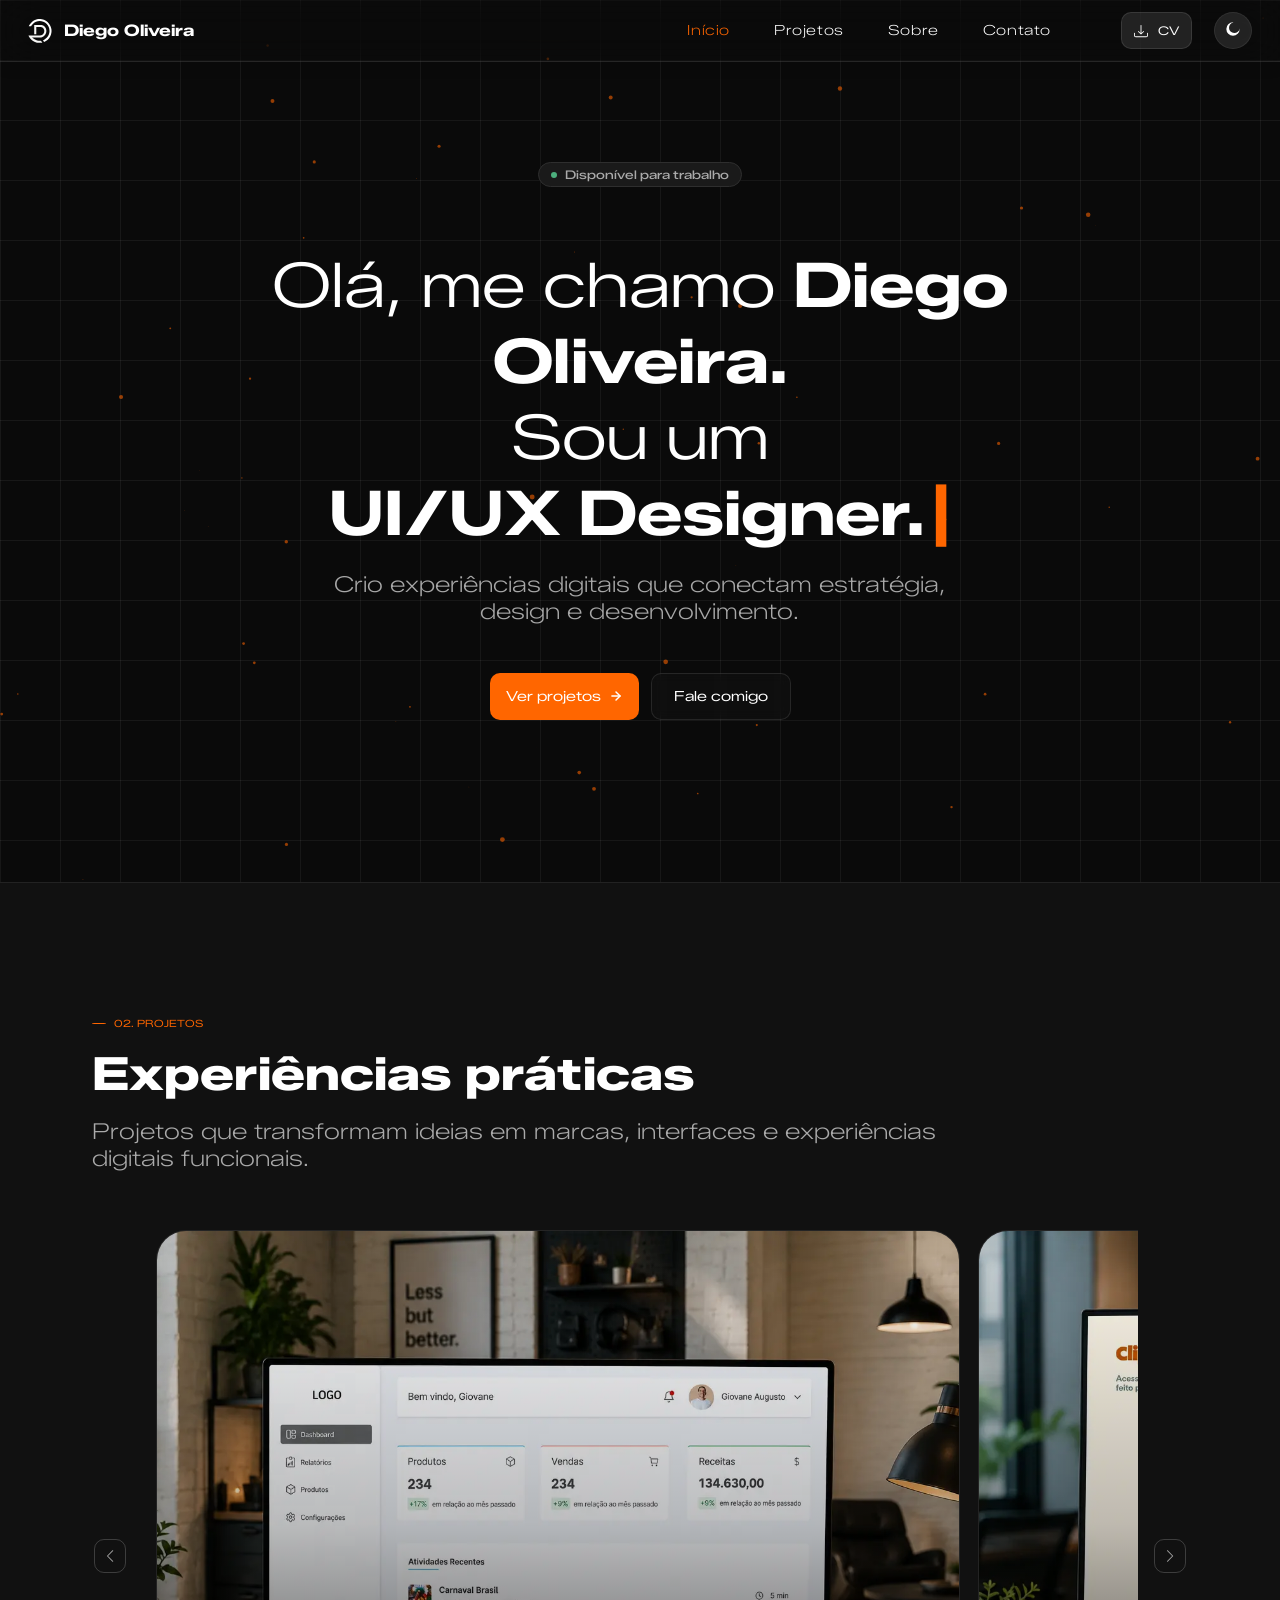
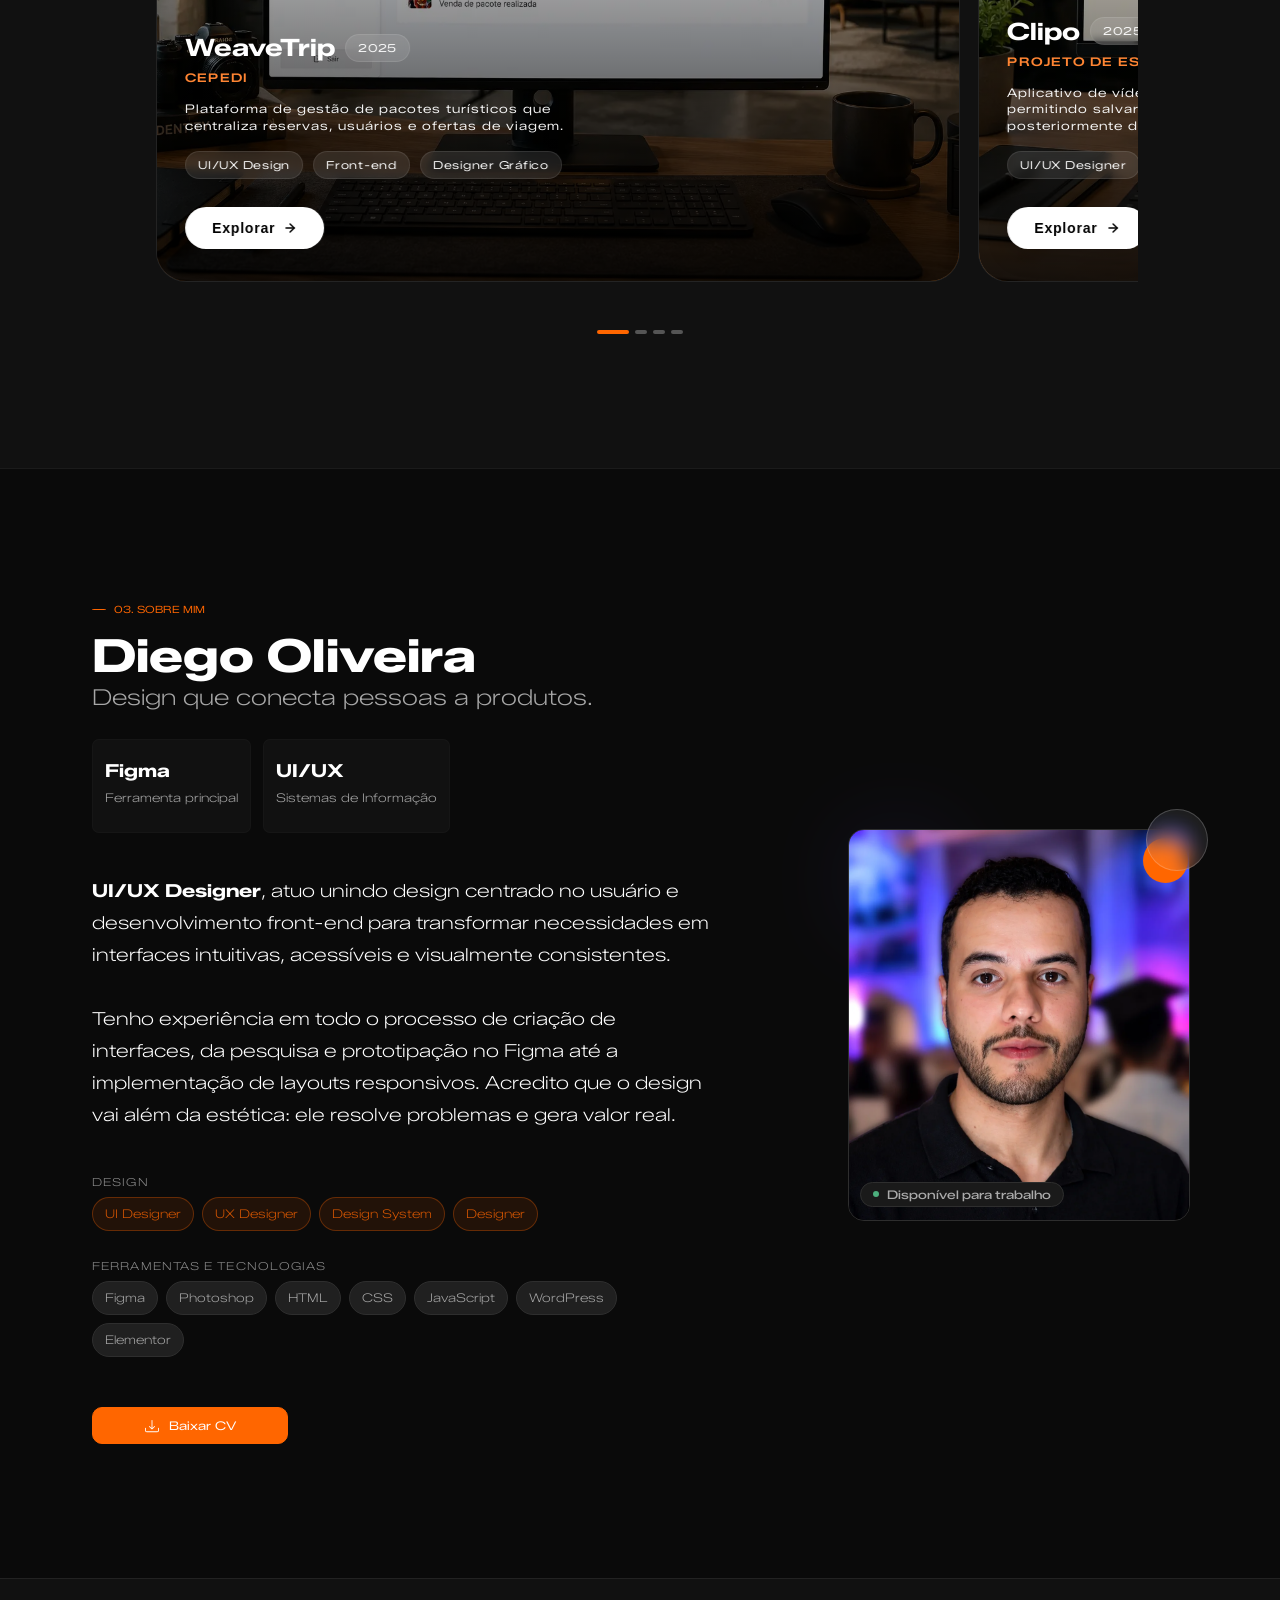
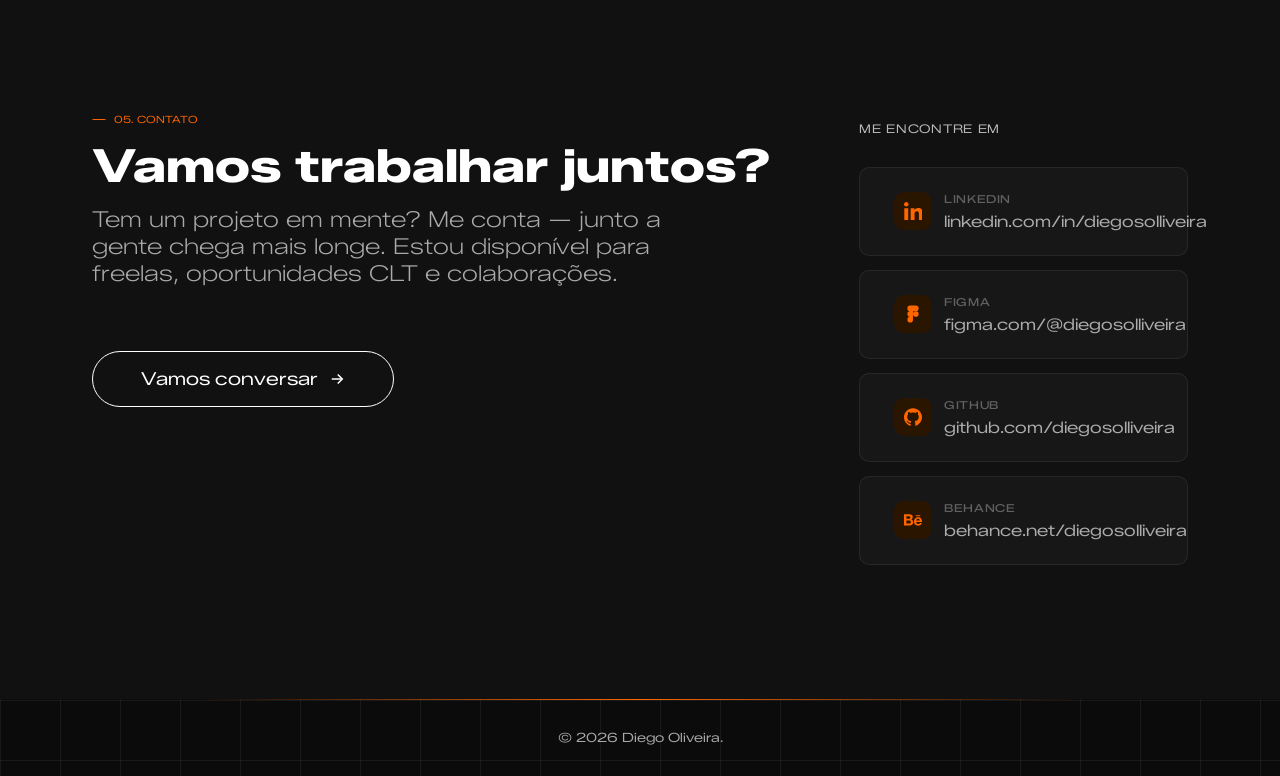
==== commit 05e0017f: "feat: remove AGILIMP project details; streamline project list and improve clarity" ====
--- a/index.html
+++ b/index.html
@@ -156,10 +156,10 @@
 
                 <div>
                     <div class="div-chips">
-                        <div class="card-chips">
+                        <!-- <div class="card-chips">
                             <h2>+2</h2>
                             <p>Anos de Experiência</p>
-                        </div>
+                        </div> -->
 
                         <div class="card-chips">
                             <h2>Figma</h2>
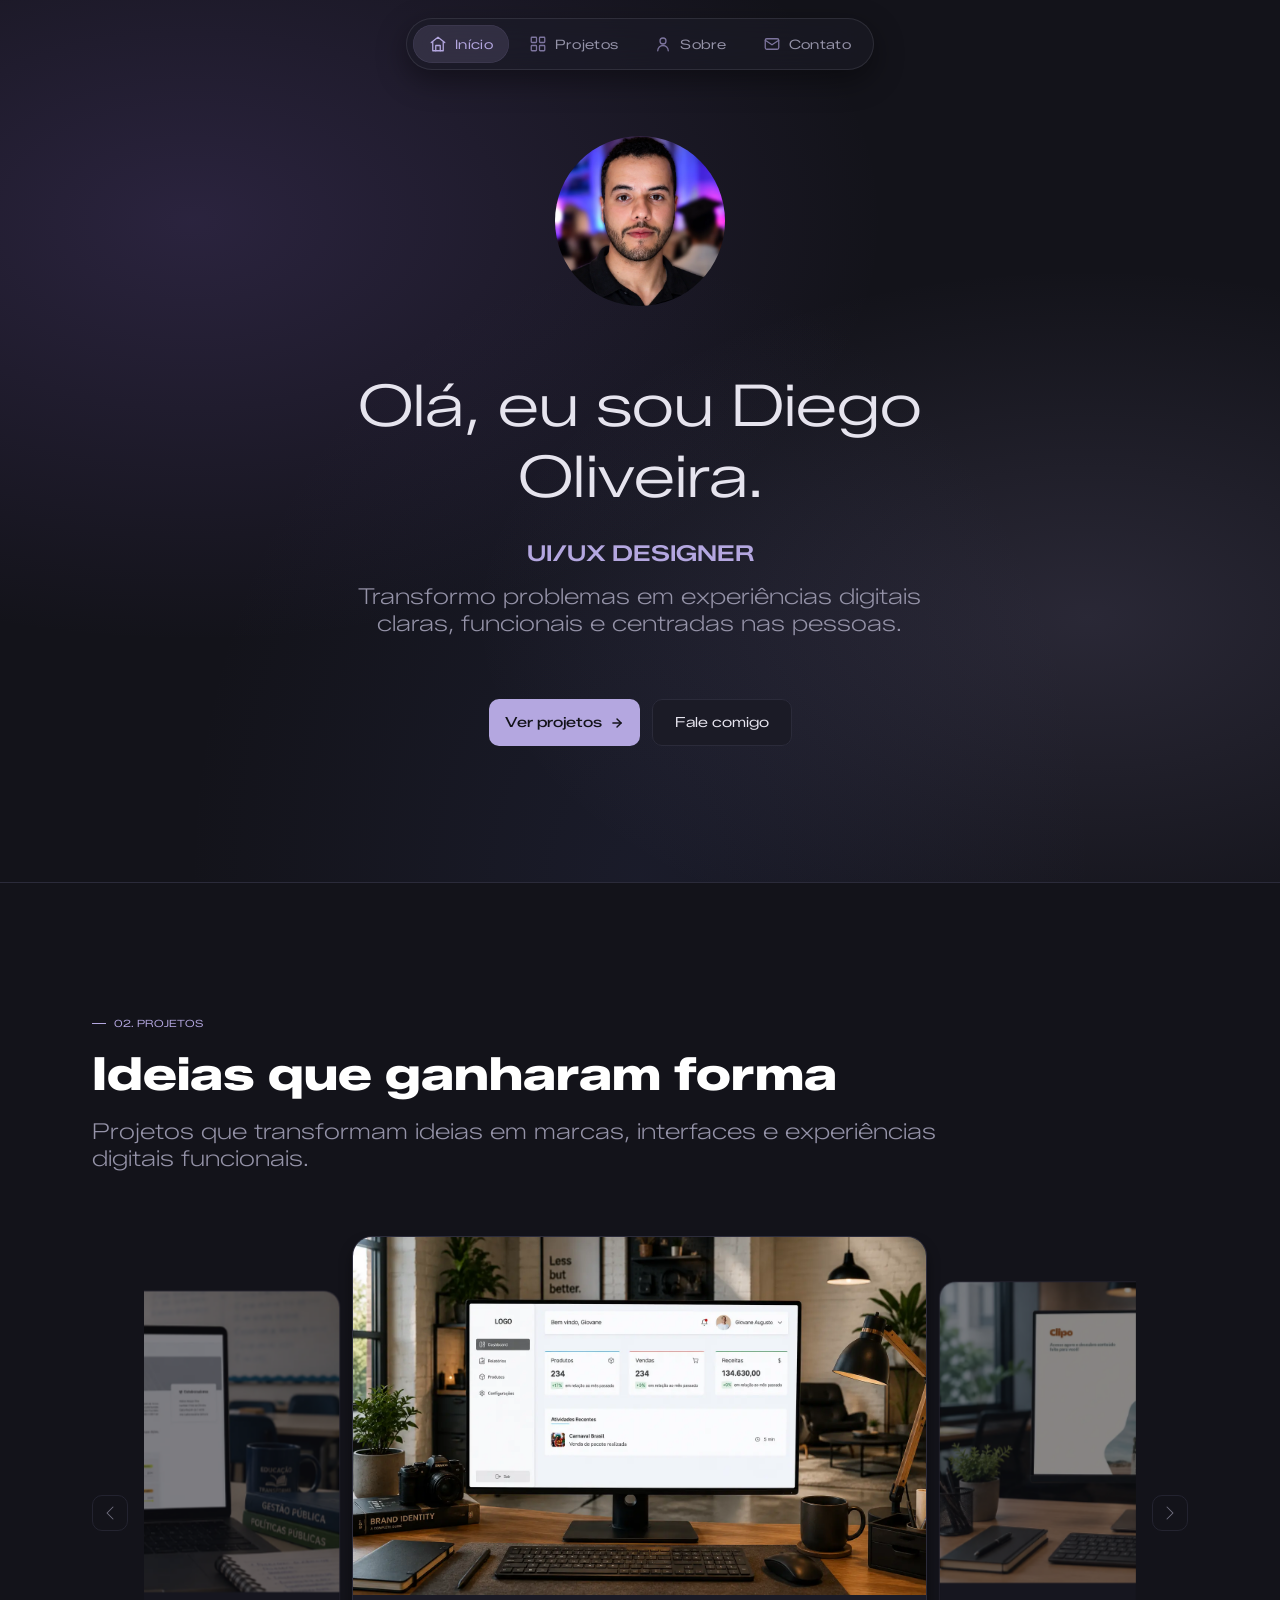
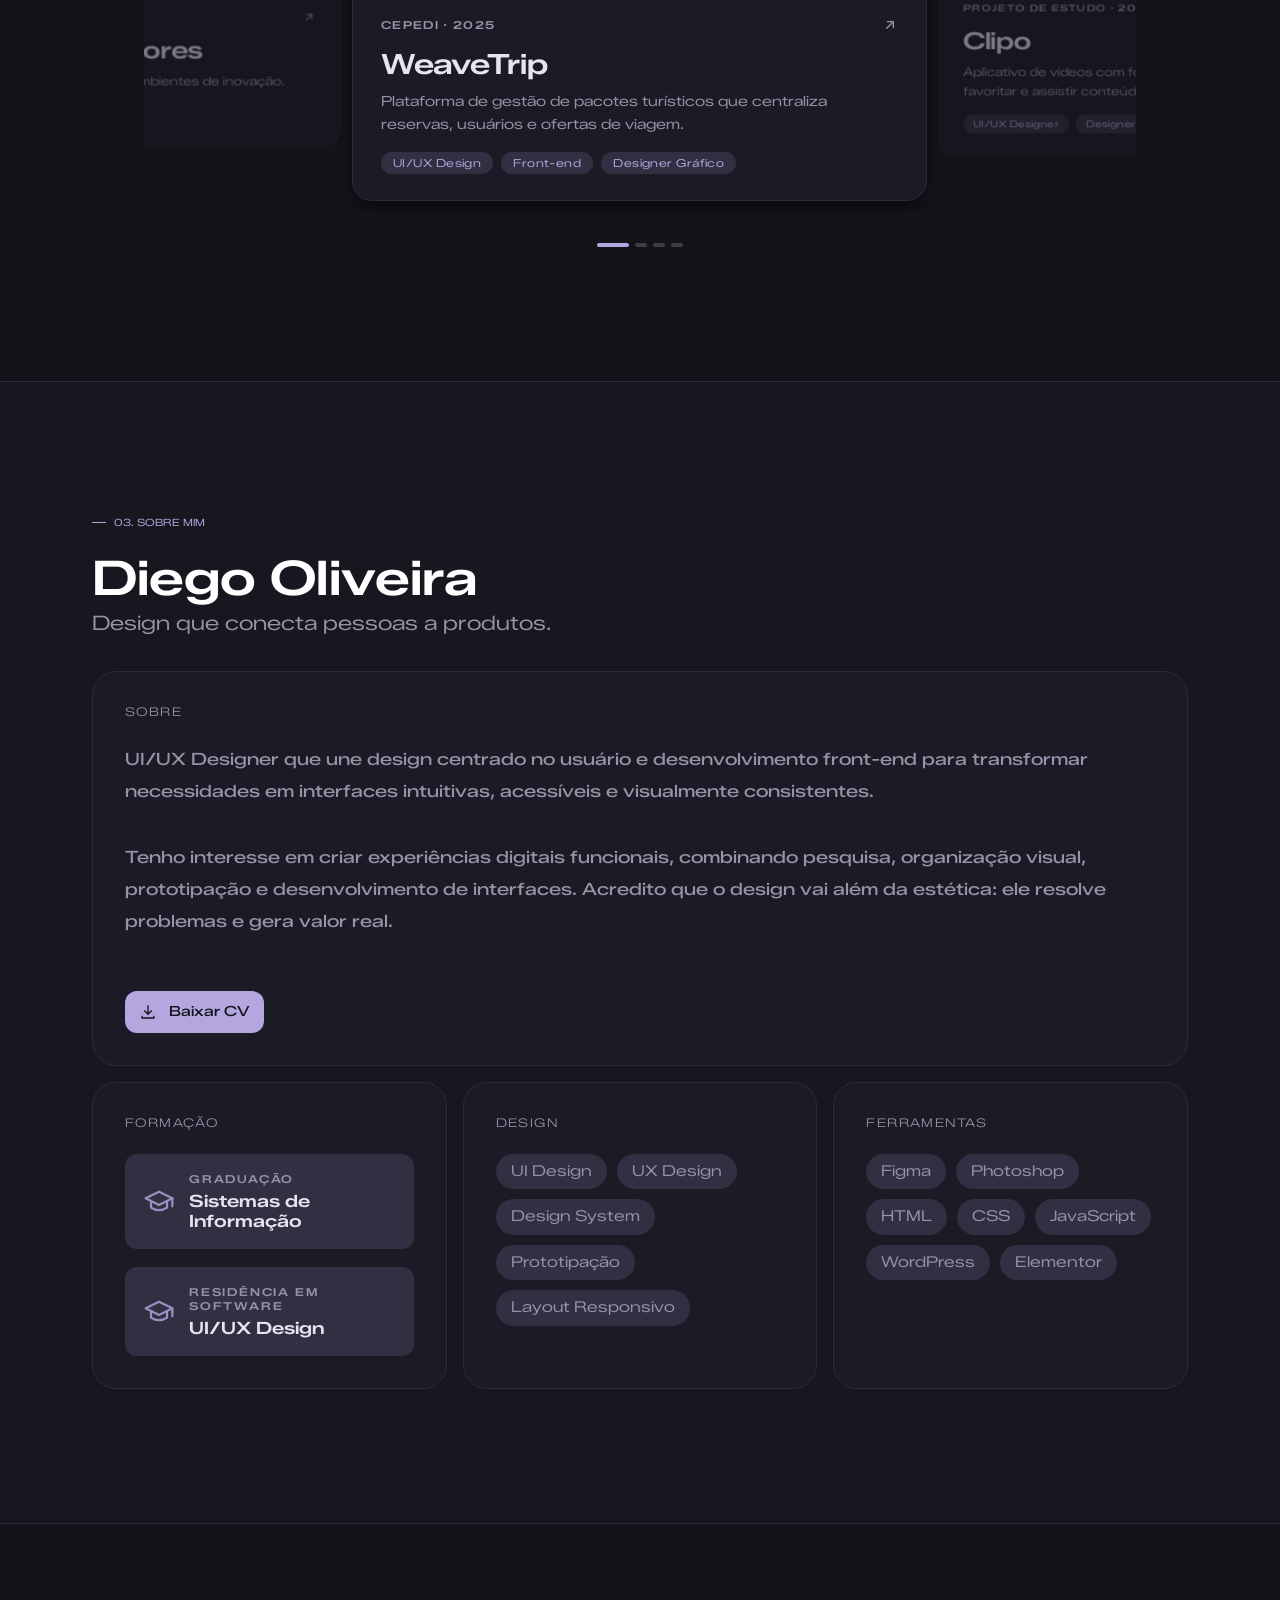
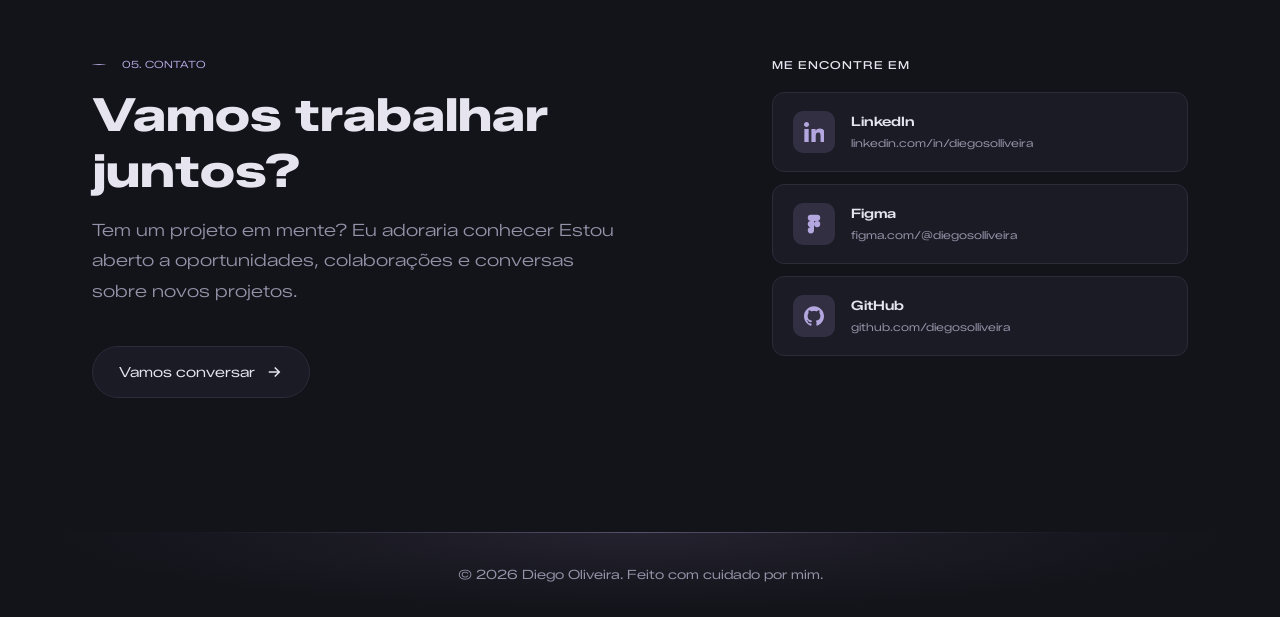
==== commit 0b4c367c: "feat: implement project carousel with navigation and responsive design - Added script.js for project" ====
--- a/index.html
+++ b/index.html
@@ -10,451 +10,34 @@
     <link
         href="https://fonts.googleapis.com/css2?family=Zalando+Sans+Expanded:ital,wght@0,200..900;1,200..900&display=swap"
         rel="stylesheet">
-    <link rel="stylesheet" href="styles.css">
+    <link rel="stylesheet" href="/styles/styles.css">
+    <link rel="stylesheet" href="/src/navbar/style.css">
+    <link rel="stylesheet" href="src/home/style.css">
+    <link rel="stylesheet" href="src/cards/projects/style.css">
+    <link rel="stylesheet" href="src/cards/projects/modal/style.css">
+    <link rel="stylesheet" href="src/cards/aboutme/style.css">
+    <link rel="stylesheet" href="src/cards/contact/style.css">
 </head>
 
 <body>
-    <canvas id="bg"></canvas>
 
-    <header>
-        <div class="div-header">
-            <div class="div-logo">
-                <img src="icons/logo.svg" alt="Logo" class="logo">
-                <img src="icons/logowhite.svg" alt="Logo" class="logowhite">
-                <h1>Diego Oliveira</h1>
-            </div>
+    <header id="nav-placeholder"></header>
 
-            <div class="div-nav-buttons">
-                <div class="div-nav">
-                    <nav>
-                        <a data-section="home" onclick="scrollToSection('home')" class="active">Início</a>
-                        <a data-section="projects" onclick="scrollToSection('projects')">Projetos</a>
-                        <a data-section="aboutme" onclick="scrollToSection('aboutme')">Sobre</a>
-                        <!-- <a data-section="processo" onclick="scrollToSection('processo')">Processo</a> -->
-                        <a data-section="contact" onclick="scrollToSection('contact')">Contato</a>
-
-                    </nav>
-
-                    <button id="downloadCV" class="button-cv">
-                        <svg xmlns="http://www.w3.org/2000/svg" width="16" height="16" fill="currentColor"
-                            class="bi bi-download" viewBox="0 0 16 16">
-                            <path
-                                d="M.5 9.9a.5.5 0 0 1 .5.5v2.6a1 1 0 0 0 1 1h12a1 1 0 0 0 1-1v-2.6a.5.5 0 0 1 1 0v2.6a2 2 0 0 1-2 2H2a2 2 0 0 1-2-2v-2.6a.5.5 0 0 1 .5-.5" />
-                            <path
-                                d="M7.646 11.854a.5.5 0 0 0 .708 0l3-3a.5.5 0 0 0-.708-.708L8.5 10.293V1.5a.5.5 0 0 0-1 0v8.793L5.354 8.146a.5.5 0 1 0-.708.708l3 3z" />
-                        </svg> CV
-                    </button>
-
-                </div>
-
-                <button id="themeToggle">
-                    <span id="iconWrapper"></span>
-                </button>
-
-                <button class="menu-toggle" id="menuToggle">
-                    ☰
-                </button>
-            </div>
-
-        </div>
-    </header>
-
-    <section id="home" class="home">
-        <div class="card-home">
-            <div class="disponivel">
-                <span class="ball"></span>
-                <span>Disponível para trabalho</span>
-            </div>
-            <h1>
-                Olá, me chamo <span class="highlight">Diego Oliveira.</span>
-                <br>Sou um <span id="typing" class="highlight2"></span>
-            </h1>
-            <span class="highlight3">
-                Crio experiências digitais que conectam estratégia, design e desenvolvimento.
-            </span>
-
-            <div class="buttons">
-
-                <a class="button-see" data-section="projects" onclick="scrollToSection('projects')">Ver projetos<svg
-                        viewBox="0 0 24 24" fill="none" stroke="currentColor" stroke-width="2.5" stroke-linecap="round"
-                        stroke-linejoin="round">
-                        <line x1="5" y1="12" x2="19" y2="12"></line>
-                        <polyline points="12 5 19 12 12 19"></polyline>
-                    </svg></a>
-                <button class="button-contact"
-                    onclick="window.open('https://mail.google.com/mail/?view=cm&fs=1&to=diegolvr14@gmail.com','_blank')">Fale
-                    comigo</button>
-            </div>
-        </div>
-    </section>
-
-    <section id="projects" class="section">
-        <div class="card-principal projects">
-            <div class="subtitle-info">
-                <span class="subtitle-line"></span>
-                <span class="subtitle">02. Projetos</span>
-            </div>
-            <h2 class="text-title">Experiências práticas</h2>
-            <span class="highlight3">Projetos que transformam ideias em marcas, interfaces e experiências digitais
-                funcionais.</span>
-
-            <div class="carousel-wrapper">
-                <svg xmlns="http://www.w3.org/2000/svg" width="16" height="16" fill="currentColor"
-                    class="bi bi-chevron-left" viewBox="0 0 16 16">
-                    <path fill-rule="evenodd"
-                        d="M11.354 1.646a.5.5 0 0 1 0 .708L5.707 8l5.647 5.646a.5.5 0 0 1-.708.708l-6-6a.5.5 0 0 1 0-.708l6-6a.5.5 0 0 1 .708 0" />
-                </svg>
-
-                <div class="carousel">
-                    <div id="cardContainer" class="card-container"></div>
-                </div>
-
-                <svg xmlns="http://www.w3.org/2000/svg" width="16" height="16" fill="currentColor"
-                    class="bi bi-chevron-right" viewBox="0 0 16 16">
-                    <path fill-rule="evenodd"
-                        d="M4.646 1.646a.5.5 0 0 1 .708 0l6 6a.5.5 0 0 1 0 .708l-6 6a.5.5 0 0 1-.708-.708L10.293 8 4.646 2.354a.5.5 0 0 1 0-.708" />
-                </svg>
-            </div>
-
-            <div class="carousel-dots" id="dots"></div>
-        </div>
-    </section>
-
-    <section id="aboutme" class="section aboutme">
-        <div class="card-principal aboutme">
-            <div class="infos-aboutme">
-                <div class="subtitle-info">
-                    <span class="subtitle-line"></span>
-                    <span class="subtitle">03. Sobre mim</span>
-                </div>
-
-                <div class="div-aboutme">
-                    <div>
-                        <h2 class="text-title">Diego Oliveira</h2>
-                        <span class="highlight3">Design que conecta pessoas a produtos.</span>
-                    </div>
-
-                    <div class="image-square mobile">
-                        <div class="glow"></div>
-
-                        <div class="shape square"></div>
-                        <div class="dotdot"></div>
-                        <div class="glass"></div>
-
-                        <div>
-                            <img src="/img/me.webp" alt="">
-
-                            <div class="glass2">
-                                <span class="ball"></span>
-                                <span>Disponível para trabalho</span>
-                            </div>
-
-                        </div>
-
-                    </div>
-                </div>
-
-                <div>
-                    <div class="div-chips">
-                        <!-- <div class="card-chips">
-                            <h2>+2</h2>
-                            <p>Anos de Experiência</p>
-                        </div> -->
-
-                        <div class="card-chips">
-                            <h2>Figma</h2>
-                            <p>Ferramenta principal</p>
-                        </div>
-
-                        <div class="card-chips">
-                            <h2>UI/UX</h2>
-                            <p>Sistemas de Informação</p>
-                        </div>
-                    </div>
-                </div>
-                <p>
-                    <strong>UI/UX Designer</strong>, atuo unindo design centrado no usuário e desenvolvimento front-end
-                    para transformar
-                    necessidades em interfaces intuitivas, acessíveis e visualmente consistentes.
-                    <br><br>
-                    Tenho experiência em todo o processo de criação de interfaces, da pesquisa e prototipação no Figma
-                    até a implementação de layouts responsivos. Acredito que o design vai além da estética: ele resolve
-                    problemas e gera valor real.
-
-                </p>
-
-                <div class="div-infos">
-                    <div>
-                        <span class="subtitle-info">Design</span>
-
-                        <div class="skils">
-                            <p>UI Designer</p>
-                            <p>UX Designer</p>
-                            <p>Design System</p>
-                            <p>Designer</p>
-                        </div>
-                    </div>
-
-                    <div>
-                        <span class="subtitle-info">Ferramentas e Tecnologias</span>
-
-                        <div class="ferramentas">
-                            <p>Figma</p>
-                            <p>Photoshop</p>
-                            <p>HTML</p>
-                            <p>CSS</p>
-                            <p>JavaScript</p>
-                            <p>WordPress</p>
-                            <p>Elementor</p>
-                        </div>
-                    </div>
-                </div>
-
-                <div class="div-stacks">
-
-                    <button id="downloadCV" class="button-cv mobile">
-                        <svg xmlns="http://www.w3.org/2000/svg" width="16" height="16" fill="currentColor"
-                            class="bi bi-download" viewBox="0 0 16 16">
-                            <path
-                                d="M.5 9.9a.5.5 0 0 1 .5.5v2.6a1 1 0 0 0 1 1h12a1 1 0 0 0 1-1v-2.6a.5.5 0 0 1 1 0v2.6a2 2 0 0 1-2 2H2a2 2 0 0 1-2-2v-2.6a.5.5 0 0 1 .5-.5" />
-                            <path
-                                d="M7.646 11.854a.5.5 0 0 0 .708 0l3-3a.5.5 0 0 0-.708-.708L8.5 10.293V1.5a.5.5 0 0 0-1 0v8.793L5.354 8.146a.5.5 0 1 0-.708.708l3 3z" />
-                        </svg> Baixar CV
-                    </button>
-                </div>
-            </div>
-
-            <div class="image-square desktop">
-                <div class="glow"></div>
-
-                <div class="shape square"></div>
-                <div class="dotdot"></div>
-                <div class="glass2">
-                    <span class="ball"></span>
-                    <span>Disponível para trabalho</span>
-                </div>
-                <div class="glass"></div>
-
-                <img src="/img/me.webp" alt="">
-            </div>
-        </div>
-    </section>
-
-    <!-- <section id="processo" class="section">
-        <div class="card-principal wcid">
-            <div class="infos-aboutme">
-                <div class="subtitle-info">
-                    <span class="subtitle-line"></span>
-                    <span class="subtitle">04. Minha Abordagem</span>
-                </div>
-                <h2 class="text-title">Meu processo de design</h2>
-                <span class="highlight3">Cada etapa do processo é pensada para criar produtos mais intuitivos,
-                    eficientes e alinhados aos objetivos do negócio.</span>
-                <div class="container-what-icando">
-
-                    <div class="what-icando">
-                        <div class="box-icon">
-                            <img src="/icons/search.svg" alt="">
-                        </div>
-
-                        <div>
-                            <p>01</p>
-                            <h1>
-                                User Research
-                            </h1>
-                            <span>Analiso comportamentos, necessidades e dores para gerar insights e orientar decisões
-                                de produto.</span>
-
-                            <div class="whats-important">
-                                <span>
-                                    ➜ Reduz retrabalho e alinha produto à realidade do usuário
-                                </span>
-                            </div>
-                        </div>
-                    </div>
-
-                    <div class="what-icando">
-                        <div class="box-icon">
-                            <img src="/icons/chartdots.svg" alt="">
-                        </div>
-                        <div>
-                            <p>02</p>
-                            <h1>Design Estratégico</h1>
-                            <span>Crio produtos digitais acessíveis, intuitivos e focados em experiências simples e
-                                eficientes.</span>
-
-                            <div class="whats-important">
-                                <span>
-                                    ➜ Garante que o design responda a objetivos reais de negócio
-                                </span>
-                            </div>
-                        </div>
-
-                    </div>
-
-                    <div class="what-icando">
-                        <div class="box-icon">
-                            <img src="/icons/layoutgrid.svg" alt="">
-                        </div>
-
-                        <div>
-                            <p>03</p>
-                            <h1>
-                                Design Systems
-                            </h1>
-                            <span>Estruturo padrões e componentes para garantir consistência, escalabilidade e
-                                manutenção eficiente.</span>
-
-                            <div class="whats-important">
-                                <span>
-                                    ➜ Acelera entregas e mantém coerência visual entre equipes
-                                </span>
-                            </div>
-
-                        </div>
-                    </div>
-
-                    <div class="what-icando">
-                        <div class="box-icon">
-                            <img src="/icons/pencil.svg" alt="">
-                        </div>
-                        <div>
-                            <p>04</p>
-                            <h1>
-                                Design de Interface
-                            </h1>
-                            <span>Crio interfaces que equilibram estética e funcionalidade, garantindo experiências
-                                fluidas e eficientes.</span>
-
-                            <div class="whats-important">
-                                <span>
-                                    ➜ Eleva a percepção de qualidade e facilita o uso do produto
-                                </span>
-                            </div>
-                        </div>
-                    </div>
-
-                    <div class="what-icando">
-                        <div class="box-icon">
-                            <img src="/icons/description.svg" alt="">
-                        </div>
-
-                        <div>
-                            <p>05</p>
-                            <h1>
-                                Handoff para Desenvolvimento
-                            </h1>
-                            <span>
-                                Organizo documentação e especificações para garantir consistência e eficiência na
-                                implementação.
-                            </span>
-
-                            <div class="whats-important">
-                                <span>
-                                    ➜ Minimiza ambiguidade e retrabalho entre design e dev
-                                </span>
-                            </div>
-                        </div>
-                    </div>
-
-                    <div class="what-icando">
-                        <div class="box-icon">
-                            <img src="/icons/users.svg" alt="">
-                        </div>
-                        <div>
-                            <p>06</p>
-                            <h1>Colaboração em Equipe</h1>
-                            <span>Trabalho junto a times multidisciplinares, alinhando produto, negócio e necessidades
-                                do usuário.</span>
-
-                            <div class="whats-important">
-                                <span>
-                                    ➜ Evita decisões isoladas e acelera validações com o time
-                                </span>
-                            </div>
-                        </div>
-                    </div>
-                </div>
-            </div>
-        </div>
-    </section> -->
-
-    <section id="contact" class="section">
-        <div class="card-principal contact">
-            <div class="infos-contact">
-                <div class="subtitle-info">
-                    <span class="subtitle-line"></span>
-                    <span class="subtitle">05. Contato</span>
-                </div>
-                <h2 class="text-title">Vamos trabalhar juntos?</h2>
-                <span class="highlight3">Tem um projeto em mente? Me conta — junto a gente chega mais longe. Estou
-                    disponível para freelas, oportunidades CLT e colaborações.
-
-                </span>
-                <button class="email"
-                    onclick="window.open('https://mail.google.com/mail/?view=cm&fs=1&to=diegolvr14@gmail.com','_blank')">
-                    Vamos conversar
-                    <svg class="arrow" xmlns="http://www.w3.org/2000/svg" width="18" height="18" fill="none"
-                        stroke="currentColor" stroke-width="2" viewBox="0 0 24 24">
-                        <path d="M5 12h14"></path>
-                        <path d="M13 6l6 6-6 6"></path>
-                    </svg>
-                </button>
-            </div>
-            <div class="sociais">
-                <div class="diego-product-designer">
-                    <p class="myname">ME ENCONTRE EM</p>
-                </div>
-                <div class="div-sociais">
-                    <a href="https://www.linkedin.com/in/diegosolliveira" target="_blank" class="stackss">
-                        <div class="box-icon">
-                            <img src="/icons/linkedin.svg" alt="LinkedIn">
-                        </div>
-                        <div class="sociais-names">
-                            <p>LinkedIn</p>
-                            <span>linkedin.com/in/diegosolliveira</span>
-                        </div>
-                    </a>
-                    <a href="https://www.figma.com/@diegosolliveira" target="_blank" class="stackss">
-                        <div class="box-icon">
-                            <img src="/icons/figmacolor.svg" alt="Figma">
-                        </div>
-                        <div class="sociais-names">
-                            <p>Figma</p>
-                            <span>figma.com/@diegosolliveira</span>
-                        </div>
-                    </a>
-                    <a href="https://github.com/diegosolliveira" target="_blank" class="stackss">
-                        <div class="box-icon">
-                            <img src="/icons/git.svg" alt="GitHub">
-                        </div>
-                        <div class="sociais-names">
-                            <p>GitHub</p>
-                            <span>github.com/diegosolliveira</span>
-                        </div>
-                    </a>
-                    <a href="https://www.behance.net/diegosolliveira" target="_blank" class="stackss">
-                        <div class="box-icon">
-                            <img src="/icons/behance.svg" alt="Behance">
-                        </div>
-                        <div class="sociais-names">
-                            <p>Behance</p>
-                            <span>behance.net/diegosolliveira</span>
-                        </div>
-                    </a>
-                </div>
-            </div>
-        </div>
-
-        </div>
-    </section>
+    <main>
+        <div data-include="src/home/home.html"></div>
+        <div data-include="src/cards/projects/card.html"></div>
+        <div data-include="src/cards/aboutme/card.html"></div>
+        <div data-include="src/cards/contact/card.html"></div>
+    </main>
 
     <footer>
-        <p>&copy; 2026 Diego Oliveira.</p>
+        <p>&copy; 2026 Diego Oliveira. Feito com cuidado por mim.</p>
     </footer>
     <script src="https://cdn.jsdelivr.net/npm/p5@1.9.0/lib/p5.min.js"></script>
-    <script src="script.js"></script>
-    <script src="projects.js"></script>
+    <script src="src/navbar/script.js"></script>
+    <script src="src/home/script.js"></script>
+    <script src="src/cards/projects/modal/script.js"></script>
+    <script src="src/cards/projects/script.js"></script>
 </body>
 
 </html>
--- a/styles/styles.css
+++ b/styles/styles.css
@@ -0,0 +1,167 @@
+:root {
+  /* Fundos */
+  --bg: #13131a;
+  --surface: #1b1b26;
+  --surface-hover: #242433;
+  --border: #2b2b3a;
+
+  /* Vidro (header flutuante) */
+  --glass: rgba(27, 27, 38, 0.6);
+  --glass-border: rgba(230, 228, 238, 0.1);
+  --shadow: rgba(0, 0, 0, 0.4);
+
+  /* Textos */
+  --text: #e6e4ee;
+  --text-muted: #9593a8;
+
+  /* Destaque (lavanda) */
+  --accent: #b4a7e0;
+  --accent-hover: #c6bbec;
+  --accent-soft: rgba(180, 167, 224, 0.14);
+  --on-accent: #13131a;
+
+  /* Status */
+  --success: #7fc8a0;
+
+  /* Tipografia */
+  --font-body: "Zalando Sans Expanded", sans-serif;
+  --font-heading: "Poppins", var(--font-body);
+}
+
+body {
+    margin: 0;
+    font-family: 'Zalando Sans Expanded', sans-serif;
+    color: #ffffff;
+    background-color: #0b0b0b;
+    background-size: 60px 60px;
+    
+}
+
+footer {
+    position: relative;
+    text-align: center;
+    color: #a8a8a8;
+    padding: 18px;
+    font-size: 0.8rem;
+    background: transparent;
+}
+
+footer::before {
+    content: "";
+    background: linear-gradient(90deg, transparent, #ff6600, transparent);
+    width: 70%;
+    height: 0.5px;
+    position: absolute;
+    top: 0;
+    left: 50%;
+    transform: translate(-50%);
+}
+
+.section {
+    display: flex;
+    justify-content: center;
+    margin: auto;
+    border-top: 0.5px solid #ffffff12;
+    background: rgba(17, 17, 17);
+    padding: 42px 0;
+}
+
+.section.aboutme {
+    width: 100%;
+    background-color: rgb(10 10 10);
+}
+
+/* ========== SEÇÕES (compartilhado) ========== */
+.section {
+    display: flex;
+    justify-content: center;
+    margin: auto;
+    padding: 42px 0;
+    border-top: 0.5px solid var(--border);
+    background: var(--bg);
+}
+
+.card-principal {
+    display: flex;
+    flex-direction: column;
+    gap: 16px;
+    width: 100%;
+    max-width: 1200px;
+    padding: 92px;
+    border-radius: 8px;
+    opacity: 0;
+    transform: translateY(40px);
+    transition: opacity 0.6s ease, transform 0.6s ease;
+}
+
+.card-principal.show {
+    opacity: 1;
+    transform: translateY(0);
+}
+
+.subtitle-info {
+    display: flex;
+    align-items: center;
+}
+
+.subtitle-line {
+    display: inline-block;
+    width: 14px;
+    height: 0.5px;
+    margin-right: 8px;
+    background-color: var(--accent);
+}
+
+.subtitle {
+    font-size: 10px;
+    color: var(--accent);
+    text-transform: uppercase;
+}
+
+.text-title {
+    margin: 0;
+    font-size: 46px;
+    font-weight: 800;
+}
+
+.highlight3 {
+    width: 80%;
+    margin-bottom: 24px;
+    font-size: 22px;
+    font-weight: 200;
+    color: var(--text-muted);
+}
+
+@media (max-width: 1024px) {
+    .section {
+        padding: 62px 28px;
+    }
+
+    .card-principal {
+        max-width: 100%;
+        padding: 0;
+    }
+
+    .text-title {
+        font-size: 28px;
+    }
+
+    .highlight3 {
+        width: 100%;
+        font-size: 14px;
+    }
+}
+
+@media (max-width: 768px) {
+    .text-title {
+        font-size: 22px;
+    }
+}
+
+@media (prefers-reduced-motion: reduce) {
+    .card-principal {
+        opacity: 1;
+        transform: none;
+        transition: none;
+    }
+}
--- a/src/navbar/style.css
+++ b/src/navbar/style.css
@@ -0,0 +1,170 @@
+
+/* =========================
+   HEADER DESKTOP
+========================= */
+
+header {
+    position: fixed;
+    top: 18px;
+    left: 0;
+    right: 0;
+    margin: 0 auto;
+    width: fit-content;
+    max-width: calc(100% - 32px);
+    z-index: 999;
+
+    padding: 6px;
+    border-radius: 999px;
+
+    background: var(--glass);
+    backdrop-filter: blur(22px) saturate(140%);
+    -webkit-backdrop-filter: blur(22px) saturate(140%);
+    border: 0.5px solid var(--glass-border);
+    box-shadow: 0 10px 30px var(--shadow);
+}
+
+.div-header {
+    display: flex;
+    justify-content: center;
+    align-items: center;
+}
+
+.div-nav-buttons,
+.div-nav {
+    display: flex;
+    align-items: center;
+}
+
+nav {
+    display: flex;
+    align-items: center;
+    gap: 4px;
+}
+
+/* LINKS */
+
+nav a {
+    display: flex;
+    align-items: center;
+    justify-content: center;
+    gap: 8px;
+
+    padding: 10px 16px;
+    border-radius: 999px;
+
+    color: var(--text-muted);
+    text-decoration: none;
+    cursor: pointer;
+
+    font-size: 13px;
+    font-weight: 400;
+    letter-spacing: 0.3px;
+
+    transition: all 0.25s ease;
+}
+
+/* ÍCONES SVG EXTERNOS */
+
+nav a img {
+    display: block;
+    width: 18px;
+    height: 18px;
+    object-fit: contain;
+    flex-shrink: 0;
+
+    opacity: 0.65;
+    transition: all 0.25s ease;
+}
+
+/* HOVER */
+
+nav a:hover {
+    color: var(--text);
+    background-color: var(--surface-hover);
+}
+
+nav a:hover img {
+    opacity: 1;
+}
+
+/* ITEM ATIVO */
+
+nav a.active {
+    color: var(--accent);
+    background-color: var(--accent-soft);
+    box-shadow: inset 0 0 0 0.5px var(--accent-soft);
+}
+
+nav a.active img {
+    opacity: 1;
+}
+
+/* =========================
+   MOBILE NAVBAR
+========================= */
+
+@media (max-width: 768px) {
+
+    header {
+        top: auto;
+        bottom: 18px;
+        left: 50%;
+        right: auto;
+        transform: translateX(-50%);
+
+        width: calc(100% - 36px);
+        max-width: 420px;
+
+        padding: 7px;
+        border-radius: 86px;
+    }
+
+    .div-header,
+    .div-nav-buttons,
+    .div-nav {
+        width: 100%;
+    }
+
+    nav {
+        display: flex;
+        align-items: center;
+        justify-content: space-around;
+        gap: 4px;
+        width: 100%;
+    }
+
+    nav a {
+        display: flex;
+        flex: 1;
+        flex-direction: column;
+        align-items: center;
+        justify-content: center;
+        gap: 0;
+
+        min-width: 0;
+        padding: 10px 4px;
+        border-radius: 32px;
+
+        font-size: 10px;
+        white-space: nowrap;
+    }
+
+    nav a img {
+        width: 21px;
+        height: 21px;
+    }
+
+    nav a span {
+        display: none;
+    }
+
+    nav a.active {
+        flex: 1.5;
+        gap: 5px;
+        padding: 9px 8px;
+    }
+
+    nav a.active span {
+        display: block;
+    }
+}
--- a/src/home/style.css
+++ b/src/home/style.css
@@ -0,0 +1,243 @@
+/* ========== HOME ========== */
+.home {
+    display: flex;
+    align-items: center;
+    justify-content: center;
+
+    height: 98vh;
+
+    background-color: var(--bg);
+
+    background-image:
+        radial-gradient(
+            ellipse at 15% 25%,
+            rgba(126, 93, 190, 0.22) 0%,
+            transparent 45%
+        ),
+        radial-gradient(
+            ellipse at 85% 70%,
+            rgba(180, 167, 224, 0.14) 0%,
+            transparent 40%
+        ),
+        radial-gradient(
+            ellipse at 50% 100%,
+            rgba(75, 85, 150, 0.13) 0%,
+            transparent 50%
+        );
+
+    background-repeat: no-repeat;
+}
+
+/* .home {
+    display: flex;
+    align-items: center;
+    justify-content: center;
+    background-color: transparent;
+    height: 98vh;
+} */
+
+.foto-me {
+    width: 170px;
+    height: 170px;
+    border-radius: 50%;
+    object-fit: cover;
+}
+
+.home .card-home {
+    display: flex;
+    flex-direction: column;
+    width: 60%;
+    text-align: center;
+    align-items: center;
+    gap: 16px;
+
+    h1 {
+        font-size: 58px;
+        font-weight: 300;
+        color: var(--text);
+        margin-bottom: 12px;
+    }
+
+    .disponivel {
+        display: flex;
+        flex-direction: row;
+        align-items: center;
+        justify-content: start;
+        gap: 8px;
+        padding: 4px 12px;
+        border-radius: 14px;
+        background: var(--surface);
+        border: 0.5px solid var(--border);
+        z-index: 4;
+
+        span {
+            font-size: 12px;
+            color: var(--text-muted);
+            font-weight: 500;
+            font-family: var(--font-body);
+        }
+
+        .ball {
+            display: flex;
+            font-size: 0;
+            height: 6px;
+            width: 6px;
+            border-radius: 50%;
+            background-color: var(--success);
+        }
+    }
+
+    .buttons {
+        display: flex;
+        flex-direction: row;
+        gap: 12px;
+        margin-top: 22px;
+    }
+
+    .button-see {
+        display: flex;
+        align-items: center;
+        justify-content: center;
+        padding: 14px 16px;
+        border-radius: 10px;
+        color: var(--on-accent);
+        font-family: var(--font-body);
+        font-weight: 500;
+        cursor: pointer;
+        font-size: 14px;
+        background-color: var(--accent);
+        gap: 8px;
+        border: none;
+        transition: transform 0.3s ease, background-color 0.3s ease;
+
+        svg {
+            width: 14px;
+            height: 14px;
+        }
+    }
+
+    .button-see:hover {
+        background-color: var(--accent-hover);
+        transform: translateY(-3px) scale(1.02);
+    }
+
+    .button-contact {
+        display: flex;
+        align-items: center;
+        justify-content: center;
+        background: var(--surface);
+        backdrop-filter: blur(6px);
+        padding: 14px 22px;
+        border-radius: 10px;
+        border: 0.5px solid var(--border);
+        color: var(--text);
+        font-family: var(--font-body);
+        cursor: pointer;
+        font-size: 14px;
+        transition: transform 0.3s ease, background-color 0.3s ease, border-color 0.3s ease;
+    }
+
+    .button-contact:hover {
+        background-color: var(--surface-hover);
+        border-color: var(--accent);
+        transform: translateY(-3px) scale(1.02);
+    }
+}
+
+/* ========== TEXTOS DE DESTAQUE ========== */
+.highlight {
+    font-weight: 600;
+    color: var(--accent);
+    font-size: 22px
+}
+
+.highlight2 {
+    font-weight: 700;
+    color: var(--text);
+    display: inline-block;
+    text-align: left;
+}
+
+.highlight3 {
+    font-size: 22px;
+    color: var(--text-muted);
+    width: 80%;
+    font-weight: 200;
+}
+
+/* =========================
+   FOOTER
+========================= */
+
+footer {
+    position: relative;
+    text-align: center;
+    padding: 22px 18px;
+    font-size: 0.8rem;
+
+    color: var(--text-muted);
+    background-color: var(--bg);
+
+    background-image:
+        radial-gradient(
+            ellipse at 50% 0%,
+            rgba(180, 167, 224, 0.10),
+            transparent 65%
+        );
+}
+
+/* Linha superior em degradê */
+
+footer::before {
+    content: "";
+    position: absolute;
+    top: 0;
+    left: 50%;
+    transform: translateX(-50%);
+
+    width: 70%;
+    height: 1px;
+
+    background: linear-gradient(
+        90deg,
+        transparent,
+        var(--accent),
+        transparent
+    );
+
+    opacity: 0.35;
+}
+
+/* ========== RESPONSIVO ========== */
+@media (max-width: 1024px) {
+    .home {
+        height: 60vh;
+    }
+
+    .home .card-home {
+        width: 100%;
+        padding: 12px;
+    }
+
+    .home .card-home h1 {
+        font-size: 22px;
+    }
+
+    .highlight3 {
+        font-size: 14px;
+        margin-bottom: 24px;
+        width: 100%;
+    }
+}
+
+@media (max-width: 768px) {
+    .home .card-home .button-see {
+        font-size: 12px;
+        padding: 10px 12px;
+    }
+
+    .home .card-home .button-contact {
+        font-size: 12px;
+        padding: 12px 12px;
+    }
+}
--- a/src/cards/projects/style.css
+++ b/src/cards/projects/style.css
@@ -0,0 +1,299 @@
+/* ========== CARROSSEL ========== */
+.carousel-wrapper {
+    display: flex;
+    align-items: center;
+    gap: 16px;
+}
+
+.carousel {
+    width: 100%;
+    padding: 24px 0 12px;
+    overflow: hidden;       /* corta os cards laterais nas bordas */
+    touch-action: pan-y;    /* a rolagem vertical continua; o horizontal vira swipe */
+}
+
+.card-container {
+    --step: 94%;            /* distância entre os cards, em % da largura do card */
+    display: grid;
+    justify-items: center;
+    align-items: center;
+}
+
+/* ========== CARD ========== */
+.card {
+    --offset: 0;
+    --scale: 1;
+
+    grid-area: 1 / 1;       /* todos os cards na mesma célula */
+    width: 58%;
+    cursor: pointer;
+    transform: translateX(calc(var(--offset) * var(--step))) scale(var(--scale));
+    transition:
+        transform 0.6s cubic-bezier(0.22, 1, 0.36, 1),
+        opacity 0.45s ease,
+        filter 0.45s ease;
+    will-change: transform, opacity;
+    -webkit-user-select: none;
+    user-select: none;
+}
+
+.card.is-active {
+    --scale: 1;
+    opacity: 1;
+    z-index: 3;
+}
+
+.card.is-side {
+    --scale: 0.84;
+    opacity: 0.5;
+    filter: saturate(0.8);
+    z-index: 2;
+}
+
+.card.is-side:hover {
+    opacity: 0.75;
+}
+
+.card.is-hidden {
+    --scale: 0.7;
+    opacity: 0;
+    pointer-events: none;
+    z-index: 1;
+}
+
+.card:focus-visible {
+    outline: none;
+}
+
+.card:focus-visible .project-card {
+    outline: 2px solid var(--accent);
+    outline-offset: 3px;
+}
+
+/* ========== CONTEÚDO DO CARD ========== */
+.project-card {
+    display: flex;
+    flex-direction: column;
+    overflow: hidden;
+    border-radius: 20px;
+    border: 0.5px solid var(--accent-soft);
+    background: var(--surface);
+    transition: border-color 0.4s ease, box-shadow 0.4s ease;
+}
+
+.project-card:hover {
+    border: 0.5px solid var(--accent-soft);
+}
+
+.card.is-active .project-card {
+    border-color: var(--border);
+    box-shadow: 0 8px 13px var(--shadow);
+}
+
+.card.is-active .project-card:hover {
+    border-color: var(--accent);
+}
+
+.project-media {
+    aspect-ratio: 16 / 10;
+    overflow: hidden;
+    background: var(--surface-hover);
+}
+
+.project-bg {
+    display: block;
+    width: 100%;
+    height: 100%;
+    object-fit: cover;
+    -webkit-user-drag: none;
+    transition: transform 0.6s cubic-bezier(0.22, 1, 0.36, 1);
+}
+
+.card.is-active:hover .project-bg {
+    transform: scale(1.04);
+}
+
+.project-info {
+    display: flex;
+    flex-direction: column;
+    gap: 10px;
+    padding: 22px 28px 26px;
+}
+
+.project-meta {
+    display: flex;
+    align-items: center;
+    justify-content: space-between;
+    gap: 12px;
+}
+
+.project-category {
+    font-size: 11px;
+    font-weight: 600;
+    letter-spacing: 0.12em;
+    text-transform: uppercase;
+    color: var(--text-muted);
+}
+
+.project-arrow {
+    width: 16px;
+    height: 16px;
+    flex-shrink: 0;
+    color: var(--text-muted);
+    transition: transform 0.3s ease, color 0.3s ease;
+}
+
+.card.is-active:hover .project-arrow {
+    color: var(--accent);
+    transform: translate(2px, -2px);
+}
+
+.project-status {
+    padding: 3px 10px;
+    border-radius: 999px;
+    background: var(--accent-soft);
+    font-size: 10px;
+    letter-spacing: 0.08em;
+    text-transform: uppercase;
+    color: var(--accent);
+}
+
+.project-info h3 {
+    margin: 4px 0 0;
+    font-size: 28px;
+    font-weight: 600;
+    letter-spacing: -0.01em;
+    color: var(--text);
+}
+
+.project-info p {
+    max-width: 560px;
+    margin: 0;
+    font-size: 14px;
+    line-height: 1.6;
+    color: var(--text-muted);
+    display: -webkit-box;
+    -webkit-line-clamp: 3;
+    -webkit-box-orient: vertical;
+    overflow: hidden;
+}
+
+.project-tags {
+    display: flex;
+    flex-wrap: wrap;
+    gap: 8px;
+    margin-top: 6px;
+}
+
+.project-tags span {
+    padding: 4px 12px;
+    border-radius: 999px;
+    background: var(--accent-soft);
+    font-size: 11px;
+    letter-spacing: 0.04em;
+    color: var(--accent);
+}
+
+/* ========== SETAS ========== */
+.carousel-btn {
+    display: grid;
+    place-items: center;
+    flex-shrink: 0;
+    width: 36px;
+    height: 36px;
+    padding: 0;
+    border: 0.5px solid var(--border);
+    border-radius: 10px;
+    background: transparent;
+    color: var(--text-muted);
+    opacity: 0.7;
+    cursor: pointer;
+    transition: 0.2s ease;
+}
+
+.carousel-btn:hover {
+    border-color: var(--accent);
+    background: var(--accent-soft);
+    color: var(--accent);
+    opacity: 1;
+}
+
+.carousel-btn:focus-visible {
+    outline: 2px solid var(--accent);
+    outline-offset: 2px;
+}
+
+/* ========== INDICADORES ========== */
+.carousel-dots {
+    display: flex;
+    justify-content: center;
+    gap: 6px;
+    margin-top: 14px;
+}
+
+.carousel-dots span {
+    width: 12px;
+    height: 4px;
+    border-radius: 999px;
+    background: rgba(230, 228, 238, 0.2);
+    cursor: pointer;
+    transition: 0.3s ease;
+}
+
+.carousel-dots span.active {
+    width: 32px;
+    background: var(--accent);
+}
+
+/* ========== RESPONSIVO ========== */
+@media (max-width: 1024px) {
+    .carousel-btn {
+        display: none;      /* no celular a navegação é por swipe */
+    }
+
+    .card {
+        width: 72%;
+    }
+
+    .project-info h3 {
+        font-size: 22px;
+    }
+}
+
+@media (max-width: 768px) {
+    .card-container {
+        --step: 88%;
+    }
+
+    .card {
+        width: 78%;
+    }
+
+    .card.is-side {
+        --scale: 0.88;
+    }
+
+    .project-info {
+        padding: 16px 18px 20px;
+    }
+
+    .project-info h3 {
+        font-size: 18px;
+    }
+
+    .project-info p {
+        font-size: 12px;
+        -webkit-line-clamp: 2;
+    }
+
+    .project-tags span {
+        font-size: 10px;
+    }
+}
+
+@media (prefers-reduced-motion: reduce) {
+    .card,
+    .project-bg {
+        transition: none;
+    }
+}
--- a/src/cards/projects/modal/style.css
+++ b/src/cards/projects/modal/style.css
@@ -0,0 +1,411 @@
+/* ========== OVERLAY E CAIXA ========== */
+.project-modal {
+    position: fixed;
+    inset: 0;
+    display: flex;
+    justify-content: center;
+    align-items: center;
+    padding: 30px;
+    z-index: 9999;
+    background: rgba(19, 19, 26, 0.8);
+    backdrop-filter: blur(15px);
+    -webkit-backdrop-filter: blur(15px);
+}
+
+.project-modal.hidden {
+    display: none;
+}
+
+.modal-box {
+    position: relative;
+    width: 100%;
+    max-width: 1200px;
+    max-height: 88vh;
+    overflow: auto;
+    background: var(--surface);
+    border: 0.5px solid var(--border);
+    border-radius: 10px;
+}
+
+.close-modal {
+    position: absolute;
+    top: 9px;
+    right: 11px;
+    display: flex;
+    align-items: center;
+    justify-content: center;
+    width: 42px;
+    height: 42px;
+    padding: 8px;
+    border: none;
+    border-radius: 50%;
+    background: rgba(19, 19, 26, 0.6);
+    color: var(--text);
+    font-size: 24px;
+    cursor: pointer;
+    z-index: 1;
+}
+
+/* ========== GALERIA ========== */
+.modal-carousel {
+    position: relative;
+    display: flex;
+    justify-content: center;
+    align-items: center;
+    margin-bottom: 25px;
+}
+
+.modal-image {
+    width: 100%;
+    max-height: 549px;
+    object-fit: cover;
+}
+
+.img-prev,
+.img-next {
+    position: absolute;
+    width: 46px;
+    height: 46px;
+    border: none;
+    border-radius: 50%;
+    background: rgba(19, 19, 26, 0.6);
+    color: var(--text);
+    font-size: 18px;
+    font-weight: 100;
+    cursor: pointer;
+}
+
+.img-prev { left: 20px; }
+.img-next { right: 20px; }
+
+.modal-dots {
+    position: absolute;
+    bottom: 12px;
+    left: 50%;
+    transform: translateX(-50%);
+    display: flex;
+    gap: 6px;
+}
+
+.modal-dot {
+    width: 12px;
+    height: 4px;
+    border-radius: 999px;
+    background: rgba(230, 228, 238, 0.3);
+    box-shadow: 0 4px 12px var(--shadow);
+    transition: 0.3s ease;
+    cursor: pointer;
+}
+
+.modal-dot.active {
+    width: 32px;
+    background: var(--accent);
+}
+
+/* ========== CONTEÚDO ========== */
+.modal-content {
+    display: flex;
+    flex-direction: column;
+    gap: 22px;
+    padding: 0 36px 36px 36px;
+}
+
+.modal-header {
+    display: flex;
+    flex-direction: row;
+    align-items: center;
+    gap: 12px;
+}
+
+.modal-title {
+    margin: 0;
+    font-size: 28px;
+}
+
+.modal-date,
+.modal-site,
+.modal-tag {
+    width: fit-content;
+    border-radius: 22px;
+    background-color: var(--surface-hover);
+    color: var(--text-muted);
+    font-size: 12px;
+}
+
+.modal-date {
+    padding: 4px 12px;
+}
+
+.modal-site {
+    display: inline-flex;
+    align-items: center;
+    gap: 6px;
+    padding: 4px 12px;
+    border: 0.5px solid transparent;
+    text-decoration: none;
+    cursor: pointer;
+    transition: border-color 0.2s, color 0.2s;
+}
+
+.modal-site:hover {
+    border-color: var(--accent);
+    color: var(--accent);
+}
+
+.modal-tags-infos {
+    display: flex;
+    flex-direction: row;
+    align-items: center;
+    gap: 6px;
+}
+
+.modal-infos {
+    position: relative;
+    display: flex;
+    flex-direction: row;
+    gap: 6px;
+    width: fit-content;
+    border-radius: 22px;
+    cursor: pointer;
+
+    img {
+        width: 18px;
+        height: 18px;
+    }
+
+    p,
+    span {
+        margin: 0;
+        font-family: var(--font-body);
+        font-size: 14px;
+        font-weight: 400;
+        color: var(--accent);
+    }
+}
+
+.modal-client {
+    letter-spacing: 0.8px;
+}
+
+.modal-infos::after {
+    content: attr(data-tooltip);
+    position: absolute;
+    bottom: 120%;
+    left: 50%;
+    transform: translateX(-50%);
+    padding: 6px 10px;
+    border-radius: 8px;
+    background: var(--bg);
+    border: 0.5px solid var(--border);
+    color: var(--text);
+    font-size: 12px;
+    white-space: nowrap;
+    opacity: 0;
+    pointer-events: none;
+    transition: 0.2s ease;
+    box-shadow: 0 4px 12px var(--shadow);
+}
+
+.modal-infos:hover::after {
+    opacity: 1;
+}
+
+.modal-context-title {
+    display: flex;
+    align-items: center;
+    gap: 10px;
+    font-weight: 500;
+}
+
+.modal-context-title::before {
+    content: "";
+    display: inline-block;
+    flex-shrink: 0;
+    width: 3px;
+    height: 14px;
+    border-radius: 2px;
+    background: var(--accent);
+}
+
+.modal-description,
+.modal-process-description,
+.modal-solution-description {
+    color: var(--text-muted);
+    font-size: 16px;
+    line-height: 1.6rem;
+}
+
+.modal-line {
+    width: 100%;
+    height: 1px;
+    border-radius: 2px;
+    background-color: var(--border);
+}
+
+/* ========== DESAFIO E SOLUÇÃO ========== */
+.modal-container-solucao {
+    display: grid;
+    grid-template-columns: 1fr 1fr;
+    gap: 12px;
+    width: 100%;
+    margin-bottom: 28px;
+}
+
+.modal-desafio,
+.modal-proposta {
+    display: flex;
+    flex-direction: column;
+    padding: 22px;
+    border-radius: 10px;
+    background-color: var(--surface-hover);
+}
+
+.modal-desafio {
+    border: 0.5px solid color-mix(in srgb, var(--danger) 30%, transparent);
+}
+
+.modal-proposta {
+    border: 0.5px solid color-mix(in srgb, var(--success) 30%, transparent);
+}
+
+.modal-info-title {
+    display: flex;
+    flex-direction: row;
+    align-items: center;
+    gap: 8px;
+}
+
+.modal-desafio-title,
+.modal-proposta-title {
+    font-size: 12px;
+    font-weight: 500;
+    text-transform: uppercase;
+    letter-spacing: 1.2px;
+}
+
+.modal-desafio-title { color: var(--danger); }
+.modal-proposta-title { color: var(--success); }
+
+.modal-icon-triangle,
+.modal-icon-bulb {
+    display: flex;
+    align-items: center;
+    justify-content: center;
+    width: 18px;
+    height: 18px;
+    padding: 6px;
+    border-radius: 6px;
+
+    img {
+        width: 18px;
+        height: 18px;
+    }
+}
+
+.modal-icon-triangle {
+    background-color: color-mix(in srgb, var(--danger) 18%, transparent);
+}
+
+.modal-icon-bulb {
+    background-color: color-mix(in srgb, var(--success) 16%, transparent);
+}
+
+.modal-desafio-description,
+.modal-proposta-description {
+    color: var(--text-muted);
+    font-size: 14px;
+    line-height: 1.6rem;
+}
+
+/* ========== RODAPÉ ========== */
+.modal-footer {
+    display: flex;
+    justify-content: space-between;
+    align-items: center;
+    margin-top: 12px;
+
+    .email {
+        width: fit-content;
+        margin-top: 0;
+        padding: 12px 22px;
+        font-size: 14px;
+    }
+}
+
+.modal-tags {
+    display: flex;
+    flex-direction: row;
+    gap: 12px;
+}
+
+.modal-tag {
+    display: flex;
+    flex-direction: row;
+    align-items: center;
+    justify-content: center;
+    padding: 6px 12px;
+    font-weight: 200;
+
+    img {
+        width: 14px;
+        height: 14px;
+        margin-right: 6px;
+    }
+}
+
+/* ========== RESPONSIVO ========== */
+@media (max-width: 1024px) {
+    .project-modal {
+        padding: 6px;
+    }
+
+    .close-modal {
+        width: 32px;
+        height: 32px;
+        font-size: 16px;
+    }
+
+    .img-prev,
+    .img-next {
+        width: 32px;
+        height: 32px;
+        font-size: 16px;
+    }
+
+    .modal-content {
+        gap: 16px;
+        padding: 0 16px 16px 16px;
+    }
+
+    .modal-title {
+        font-size: 26px;
+    }
+
+    .modal-site,
+    .modal-date,
+    .modal-tag {
+        font-size: 10px;
+    }
+
+    .modal-infos span {
+        font-size: 12px;
+    }
+
+    .modal-container-solucao {
+        grid-template-columns: 1fr;
+    }
+
+    .modal-description,
+    .modal-process-description,
+    .modal-solution-description,
+    .modal-desafio-description,
+    .modal-proposta-description {
+        font-size: 12px;
+        line-height: 1.3rem;
+    }
+
+    .modal-footer .email {
+        font-size: 12px;
+        padding: 8px 16px;
+    }
+}
--- a/src/cards/aboutme/style.css
+++ b/src/cards/aboutme/style.css
@@ -0,0 +1,564 @@
+
+/* ========================================
+   SEÇÃO SOBRE MIM
+======================================== */
+
+.section.aboutme {
+    background: color-mix(in srgb, var(--surface) 45%, var(--bg));
+    width: auto;
+}
+
+.card-principal.aboutme {
+    display: flex;
+    flex-direction: column;
+    gap: 24px;
+    width: 100%;
+}
+
+
+/* ========================================
+   CABEÇALHO
+======================================== */
+
+.about-header {
+    display: flex;
+    flex-direction: column;
+    align-items: flex-start;
+    gap: 4px;
+}
+
+.about-header .subtitle-info {
+    margin-bottom: 16px;
+}
+
+.about-header .text-title {
+    margin: 0;
+    font-size: clamp(32px, 4vw, 48px);
+    font-weight: 600;
+}
+
+.about-highlight {
+    color: var(--text-muted);
+    font-size: 20px;
+    font-weight: 400;
+}
+
+
+/* ========================================
+   GRADE DE CARTÕES
+======================================== */
+
+.about-grid {
+    display: grid;
+    grid-template-columns: repeat(6, minmax(0, 1fr));
+    gap: 16px;
+    margin-top: 12px;
+    width: 100%;
+}
+
+.about-card {
+    display: flex;
+    flex-direction: column;
+    align-items: flex-start;
+
+    min-width: 0;
+    min-height: 240px;
+    padding: 32px;
+
+    border: 1px solid var(--border);
+    border-radius: 24px;
+    background: var(--surface);
+
+    transition:
+        border-color 0.3s ease,
+        transform 0.3s ease;
+}
+
+
+/* ========================================
+   CARTÃO SOBRE
+======================================== */
+
+.about-description {
+    grid-column: 1 / -1;
+    min-height: auto;
+}
+
+.about-description-content {
+    width: 100%;
+}
+
+.about-description p {
+    margin: 0 0 14px;
+
+    color: var(--text-muted);
+    font-size: 17px;
+    font-weight: 500;
+    line-height: 1.9;
+}
+
+.about-description p strong {
+    color: var(--text);
+    font-weight: 600;
+}
+
+
+/* ========================================
+   TÍTULOS DOS CARTÕES
+======================================== */
+
+.about-card-title {
+    margin-bottom: 24px;
+
+    color: var(--text-muted);
+    font-size: 12px;
+    font-weight: 300;
+    letter-spacing: 1.4px;
+    text-transform: uppercase;
+}
+
+
+/* ========================================
+   FORMAÇÃO
+======================================== */
+
+.about-education {
+    grid-column: span 2;
+    min-height: auto;
+}
+
+.about-timeline {
+    display: flex;
+    flex-direction: column;
+    gap: 18px;
+    width: 100%;
+}
+
+.timeline-item {
+    display: flex;
+    width: 100%;
+}
+
+.timeline-dot {
+    flex-shrink: 0;
+
+    width: 11px;
+    height: 11px;
+    margin-top: 7px;
+
+    border-radius: 50%;
+    background: var(--border);
+}
+
+.timeline-dot.active {
+    background: var(--accent);
+}
+
+.timeline-item div:not(.timeline-content) {
+    display: flex;
+    flex-direction: column;
+    gap: 5px;
+}
+
+.timeline-item strong {
+    color: var(--text);
+    font-size: 17px;
+    font-weight: 600;
+}
+
+.timeline-item span:not(.timeline-dot, .timeline-subtitle, .timeline-institution) {
+    color: var(--text-muted);
+    font-size: 15px;
+    line-height: 1.5;
+}
+
+.timeline-content {
+    display: grid;
+    grid-template-columns: auto 1fr;
+    align-items: center;
+    justify-content: center;
+    gap: 14px;
+
+    width: 100%;
+    padding: 18px;
+
+    border-radius: 12px;
+    background: var(--accent-soft);
+}
+
+.timeline-subtitle {
+    color: var(--text-muted);
+    font-size: 11px;
+    font-weight: 600;
+    letter-spacing: 1.8px;
+    text-transform: uppercase;
+}
+
+.timeline-institution {
+    color: var(--text-muted);
+    font-size: 12px;
+    font-weight: 400;
+}
+
+.graduation-icon {
+    width: 32px;
+    height: 32px;
+    flex-shrink: 0;
+    opacity: 0.8;
+    filter: none;
+}
+
+/* ========================================
+   TAGS DE DESIGN E FERRAMENTAS
+======================================== */
+.about-design {
+    grid-column: span 2;
+    min-height: auto;
+}
+
+.about-tools {
+    grid-column: span 2;
+    min-height: auto;
+}
+
+.about-tags {
+    display: flex;
+    flex-wrap: wrap;
+    align-content: flex-start;
+    gap: 10px;
+}
+
+.about-tags span {
+    display: inline-flex;
+    align-items: center;
+    justify-content: center;
+
+    width: fit-content;
+    padding: 8px 15px;
+
+    border-radius: 30px;
+    background: var(--accent-soft);
+
+    color: var(--text-muted);
+
+    font-size: 15px;
+    line-height: 1.3;
+
+    transition:
+        border-color 0.25s ease,
+        color 0.25s ease,
+        background 0.25s ease;
+}
+
+
+/* ========================================
+   PROJETOS E EXPERIÊNCIAS
+======================================== */
+
+.about-experience {
+    gap: 22px;
+}
+
+.about-experience .about-card-title {
+    margin-bottom: 0;
+}
+
+.experience-item {
+    width: 100%;
+}
+
+.experience-heading {
+    display: flex;
+    align-items: center;
+    justify-content: space-between;
+    gap: 12px;
+}
+
+.experience-heading strong {
+    color: var(--text);
+    font-size: 17px;
+    font-weight: 600;
+}
+
+.experience-heading span {
+    flex-shrink: 0;
+    color: var(--text-muted);
+    font-size: 14px;
+}
+
+.experience-item p {
+    margin: 5px 0 0;
+
+    color: var(--text-muted);
+    font-size: 15px;
+    line-height: 1.6;
+}
+
+
+/* ========================================
+   BOTÃO BAIXAR CURRÍCULO
+======================================== */
+
+.about-description .button-cv {
+    display: inline-flex;
+    align-items: center;
+    justify-content: center;
+    gap: 12px;
+
+    width: fit-content;
+    margin-top: 20px;
+    padding: 12px 14px;
+
+    border: none;
+    border-radius: 12px;
+
+    background: var(--accent);
+    color: var(--on-accent);
+
+    font-family: var(--font-body);
+    font-size: 14px;
+    font-weight: 500;
+
+    cursor: pointer;
+
+    transition:
+        transform 0.3s ease,
+        background-color 0.3s ease;
+}
+
+.about-description .button-cv:hover {
+    background: var(--accent-hover);
+    transform: translateY(-3px);
+}
+
+.about-description .button-cv svg {
+    width: 18px;
+    height: 18px;
+    flex-shrink: 0;
+}
+
+
+/* ========================================
+   RESPONSIVIDADE - TABLETS
+======================================== */
+
+@media (max-width: 900px) {
+
+    .about-grid {
+        grid-template-columns: repeat(2, minmax(0, 1fr));
+    }
+
+    .about-description {
+        grid-column: span 2;
+    }
+
+    .about-education {
+        grid-column: span 2;
+        min-height: auto;
+    }
+
+    .about-card {
+        padding: 26px;
+    }
+
+}
+
+
+/* ========================================
+   RESPONSIVIDADE - CELULARES
+======================================== */
+
+
+/* ========================================
+   RESPONSIVIDADE - CELULARES
+======================================== */
+
+@media (max-width: 600px) {
+
+    /* SEÇÃO */
+
+    .section.aboutme {
+        padding: 48px 18px;
+    }
+
+    .card-principal.aboutme {
+        gap: 20px;
+    }
+
+    /* CABEÇALHO */
+
+    .about-header {
+        gap: 8px;
+    }
+
+    .about-header .subtitle-info {
+        margin-bottom: 8px;
+    }
+
+    .about-header .text-title {
+        font-size: clamp(28px, 8vw, 36px);
+        line-height: 1.2;
+    }
+
+    .about-highlight {
+        font-size: 15px;
+        line-height: 1.6;
+    }
+
+    /* GRADE */
+
+    .about-grid {
+        grid-template-columns: 1fr;
+        gap: 12px;
+        margin-top: 4px;
+    }
+
+    /* CARTÕES */
+
+    .about-card {
+        grid-column: 1 / -1;
+        min-height: auto;
+        padding: 22px;
+        border-radius: 18px;
+    }
+
+    /* SOBRE MIM */
+
+    .about-description {
+        min-height: auto;
+    }
+
+    .about-description p {
+        margin-bottom: 12px;
+        font-size: 14px;
+        line-height: 1.8;
+        font-weight: 400;
+    }
+
+    .about-description .button-cv {
+        width: 100%;
+        justify-content: center;
+        margin-top: 12px;
+        padding: 13px;
+    }
+
+    /* TÍTULOS DOS CARTÕES */
+
+    .about-card-title {
+        margin-bottom: 18px;
+        font-size: 11px;
+        letter-spacing: 1.2px;
+    }
+
+    /* FORMAÇÃO */
+
+    .about-education {
+        grid-column: 1 / -1;
+    }
+
+    .about-timeline {
+        gap: 12px;
+    }
+
+    .timeline-content {
+        grid-template-columns: 32px minmax(0, 1fr);
+        gap: 12px;
+        padding: 14px;
+    }
+
+    .graduation-icon {
+        width: 26px;
+        height: 26px;
+    }
+
+    .timeline-item strong {
+        font-size: 14px;
+        line-height: 1.4;
+    }
+
+    .timeline-subtitle {
+        font-size: 10px;
+        letter-spacing: 1.2px;
+    }
+
+    .timeline-institution {
+        font-size: 11px;
+    }
+
+    /* DESIGN E FERRAMENTAS */
+
+    .about-design,
+    .about-tools {
+        grid-column: 1 / -1;
+    }
+
+    .about-tags {
+        gap: 8px;
+    }
+
+    .about-tags span {
+        padding: 8px 12px;
+        font-size: 12px;
+        border-radius: 30px;
+    }
+
+    /* EXPERIÊNCIAS */
+
+    .about-experience {
+        gap: 18px;
+    }
+
+    .experience-heading {
+        flex-direction: column;
+        align-items: flex-start;
+        gap: 5px;
+    }
+
+    .experience-heading strong {
+        font-size: 14px;
+        line-height: 1.5;
+    }
+
+    .experience-heading span {
+        font-size: 11px;
+    }
+
+    .experience-item p {
+        font-size: 13px;
+        line-height: 1.7;
+    }
+}
+
+/* ========================================
+   CELULARES PEQUENOS
+======================================== */
+
+@media (max-width: 380px) {
+
+    .section.aboutme {
+        padding-right: 14px;
+        padding-left: 14px;
+    }
+
+    .about-card {
+        padding: 18px;
+    }
+
+    .about-header .text-title {
+        font-size: 28px;
+    }
+
+    .timeline-content {
+        padding: 12px;
+    }
+
+    .about-tags {
+        gap: 7px;
+    }
+
+    .about-tags span {
+        font-size: 11px;
+        padding: 7px 10px;
+    }
+}
+
--- a/src/cards/contact/style.css
+++ b/src/cards/contact/style.css
@@ -0,0 +1,252 @@
+
+/* =========================
+   SEÇÃO DE CONTATO
+========================= */
+
+.card-principal.contact {
+    display: flex;
+    flex-direction: row;
+    align-items: stretch;
+    justify-content: space-between;
+    gap: 64px;
+    width: 100%;
+}
+
+/* LADO ESQUERDO */
+
+.infos-contact {
+    display: flex;
+    flex: 1;
+    flex-direction: column;
+    align-items: flex-start;
+    gap: 16px;
+}
+
+.card-principal.contact .subtitle-info {
+    display: flex;
+    align-items: center;
+    gap: 8px;
+}
+
+.card-principal.contact .subtitle-line {
+    width: 14px;
+    height: 1px;
+    background-color: var(--accent);
+    border-radius: 50%;
+}
+
+.card-principal.contact .subtitle {
+    font-size: 10px;
+    color: var(--accent);
+    text-transform: uppercase;
+}
+
+.card-principal.contact .text-title {
+    font-family: var(--font-heading);
+    font-size: 46px;
+    color: var(--text);
+    margin: 0;
+}
+
+.card-principal.contact .highlight3 {
+    display: block;
+    width: 85%;
+    font-size: 17px;
+    line-height: 1.8;
+    font-weight: 300;
+    color: var(--text-muted);
+    margin-bottom: 12px;
+}
+
+/* BOTÃO DE E-MAIL */
+
+.card-principal.contact .email {
+    display: inline-flex;
+    align-items: center;
+    justify-content: center;
+    gap: 10px;
+
+    width: fit-content;
+    margin-top: 12px;
+    padding: 16px 26px;
+
+    font-family: var(--font-body);
+    font-size: 14px;
+
+    color: var(--text);
+    background: var(--surface);
+    border: 1px solid var(--border);
+    border-radius: 50px;
+
+    cursor: pointer;
+    transition: all 0.3s ease;
+}
+
+.card-principal.contact .email:hover {
+    color: var(--on-accent);
+    background-color: var(--accent);
+    border-color: var(--accent);
+    transform: translateY(-3px);
+}
+
+.card-principal.contact .arrow {
+    width: 18px;
+    height: 18px;
+    transition: transform 0.3s ease;
+}
+
+.card-principal.contact .email:hover .arrow {
+    transform: translateX(5px);
+}
+
+/* LADO DIREITO - REDES SOCIAIS */
+
+.card-principal.contact .sociais {
+    display: flex;
+    flex-direction: column;
+    gap: 20px;
+    width: 38%;
+    min-width: 300px;
+}
+
+.card-principal.contact .myname {
+    color: var(--text);
+    font-size: 11px;
+    letter-spacing: 1px;
+    font-weight: 500;
+    margin: 0;
+}
+
+.card-principal.contact .div-sociais {
+    display: flex;
+    flex-direction: column;
+    gap: 12px;
+    width: 100%;
+}
+
+/* CARTÕES DAS REDES */
+
+.card-principal.contact .stackss {
+    display: flex;
+    align-items: center;
+    gap: 16px;
+
+    width: 100%;
+    box-sizing: border-box;
+    padding: 18px 20px;
+
+    background-color: var(--surface);
+    border: 1px solid var(--border);
+    border-radius: 12px;
+
+    text-align: left;
+    text-decoration: none;
+
+    transition:
+        transform 0.3s ease,
+        border-color 0.3s ease,
+        box-shadow 0.3s ease;
+}
+
+.card-principal.contact .stackss:hover {
+    transform: translateY(-3px);
+    border-color: var(--accent);
+    box-shadow: 0 8px 24px var(--shadow);
+}
+
+/* ÍCONES */
+
+.card-principal.contact .box-icon {
+    display: flex;
+    flex-shrink: 0;
+    align-items: center;
+    justify-content: center;
+
+    width: 42px;
+    height: 42px;
+    padding: 0;
+
+    background-color: var(--accent-soft);
+    border-radius: 10px;
+}
+
+.card-principal.contact .box-icon img {
+    width: 20px;
+    height: 20px;
+}
+
+/* TEXTOS DOS CARTÕES */
+
+.card-principal.contact .sociais-names {
+    display: flex;
+    flex-direction: column;
+    gap: 5px;
+    min-width: 0;
+}
+
+.card-principal.contact .sociais-names p {
+    margin: 0;
+    font-size: 13px;
+    line-height: 1.4;
+    font-weight: 600;
+    color: var(--text);
+}
+
+.card-principal.contact .sociais-names span {
+    font-size: 11px;
+    line-height: 1.4;
+    color: var(--text-muted);
+    overflow-wrap: anywhere;
+}
+
+/* RESPONSIVIDADE */
+
+@media (max-width: 1024px) {
+    .card-principal.contact {
+        flex-direction: column;
+        gap: 42px;
+    }
+
+    .card-principal.contact .sociais {
+        width: 100%;
+        min-width: 0;
+    }
+
+    .card-principal.contact .highlight3 {
+        width: 100%;
+    }
+
+    .card-principal.contact .email {
+        width: fit-content;
+    }
+}
+
+@media (max-width: 768px) {
+    .card-principal.contact {
+        gap: 36px;
+    }
+
+    .card-principal.contact .text-title {
+        font-size: 26px;
+    }
+
+    .card-principal.contact .highlight3 {
+        font-size: 14px;
+        line-height: 1.7;
+    }
+
+    .card-principal.contact .email {
+        width: 100%;
+        box-sizing: border-box;
+        font-size: 13px;
+        padding: 14px 20px;
+    }
+
+    .card-principal.contact .stackss {
+        padding: 16px;
+    }
+
+    .card-principal.contact .sociais-names span {
+        font-size: 10px;
+    }
+}
